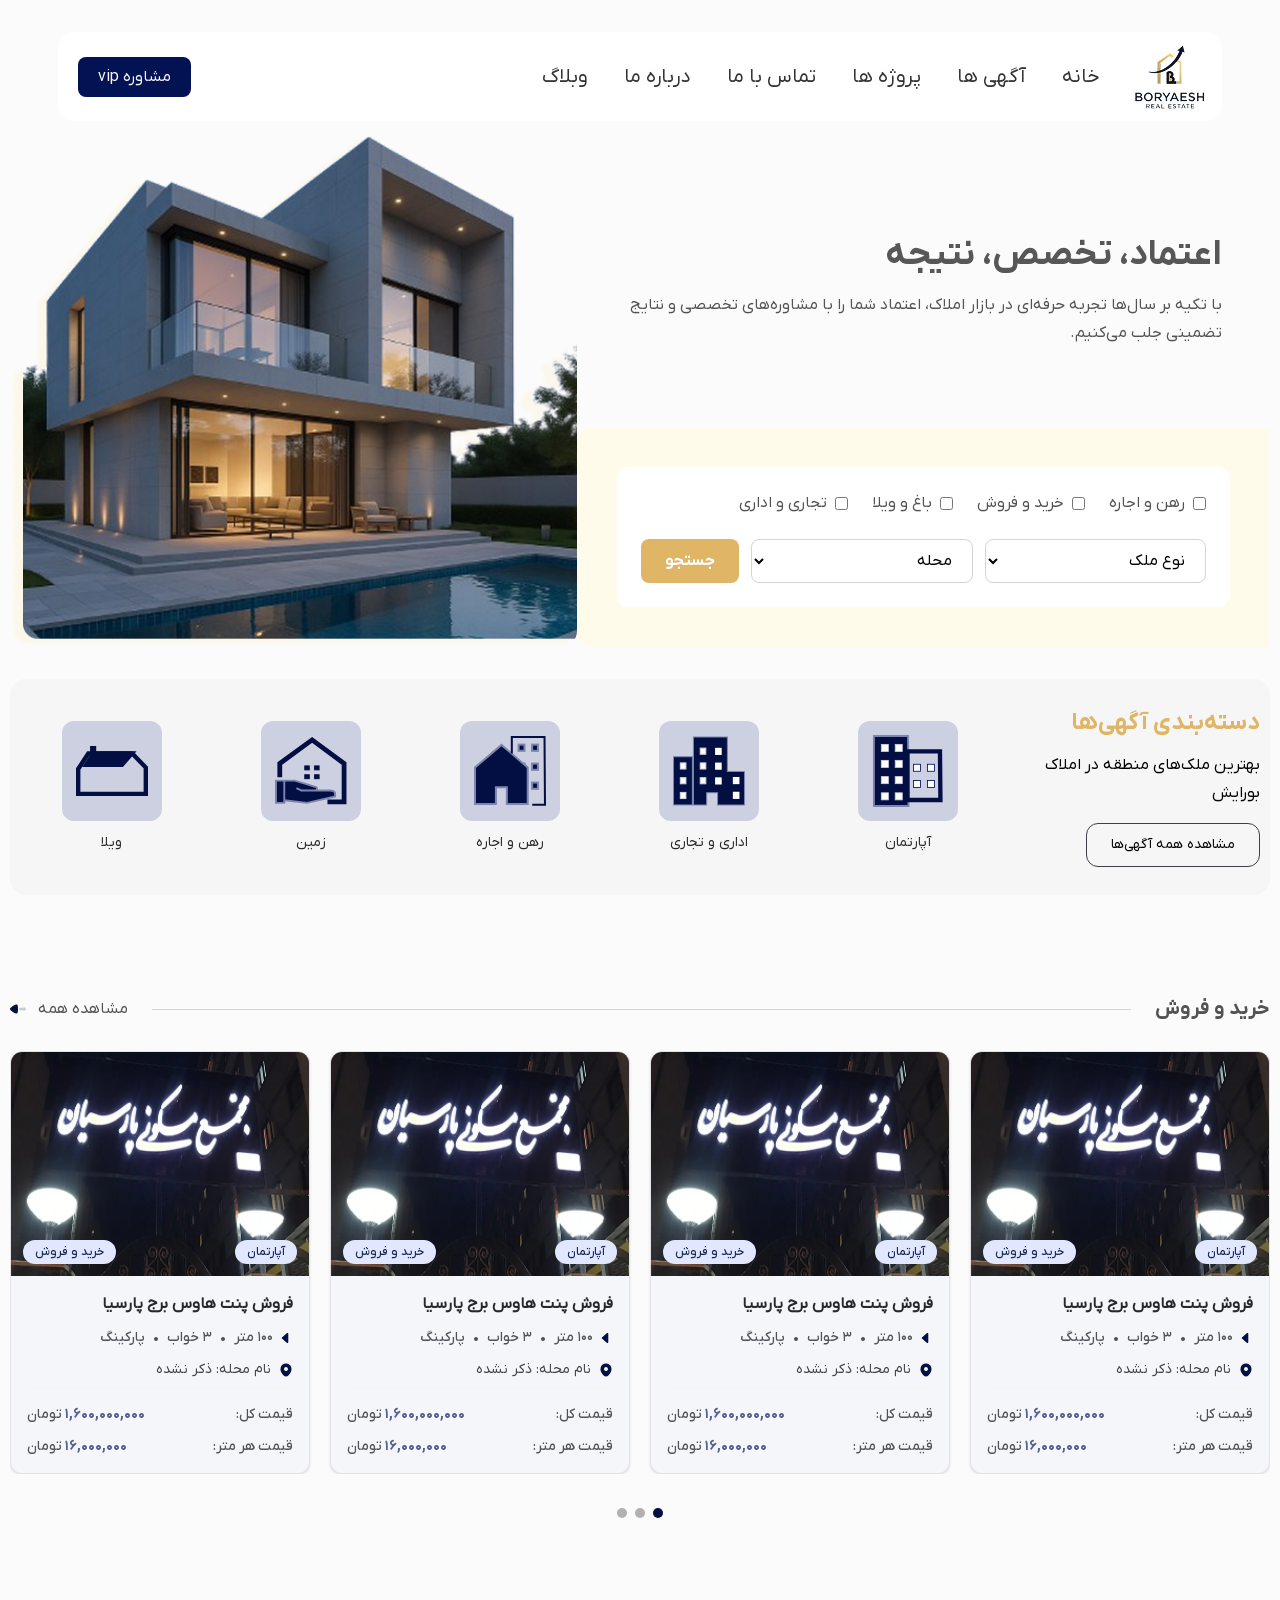
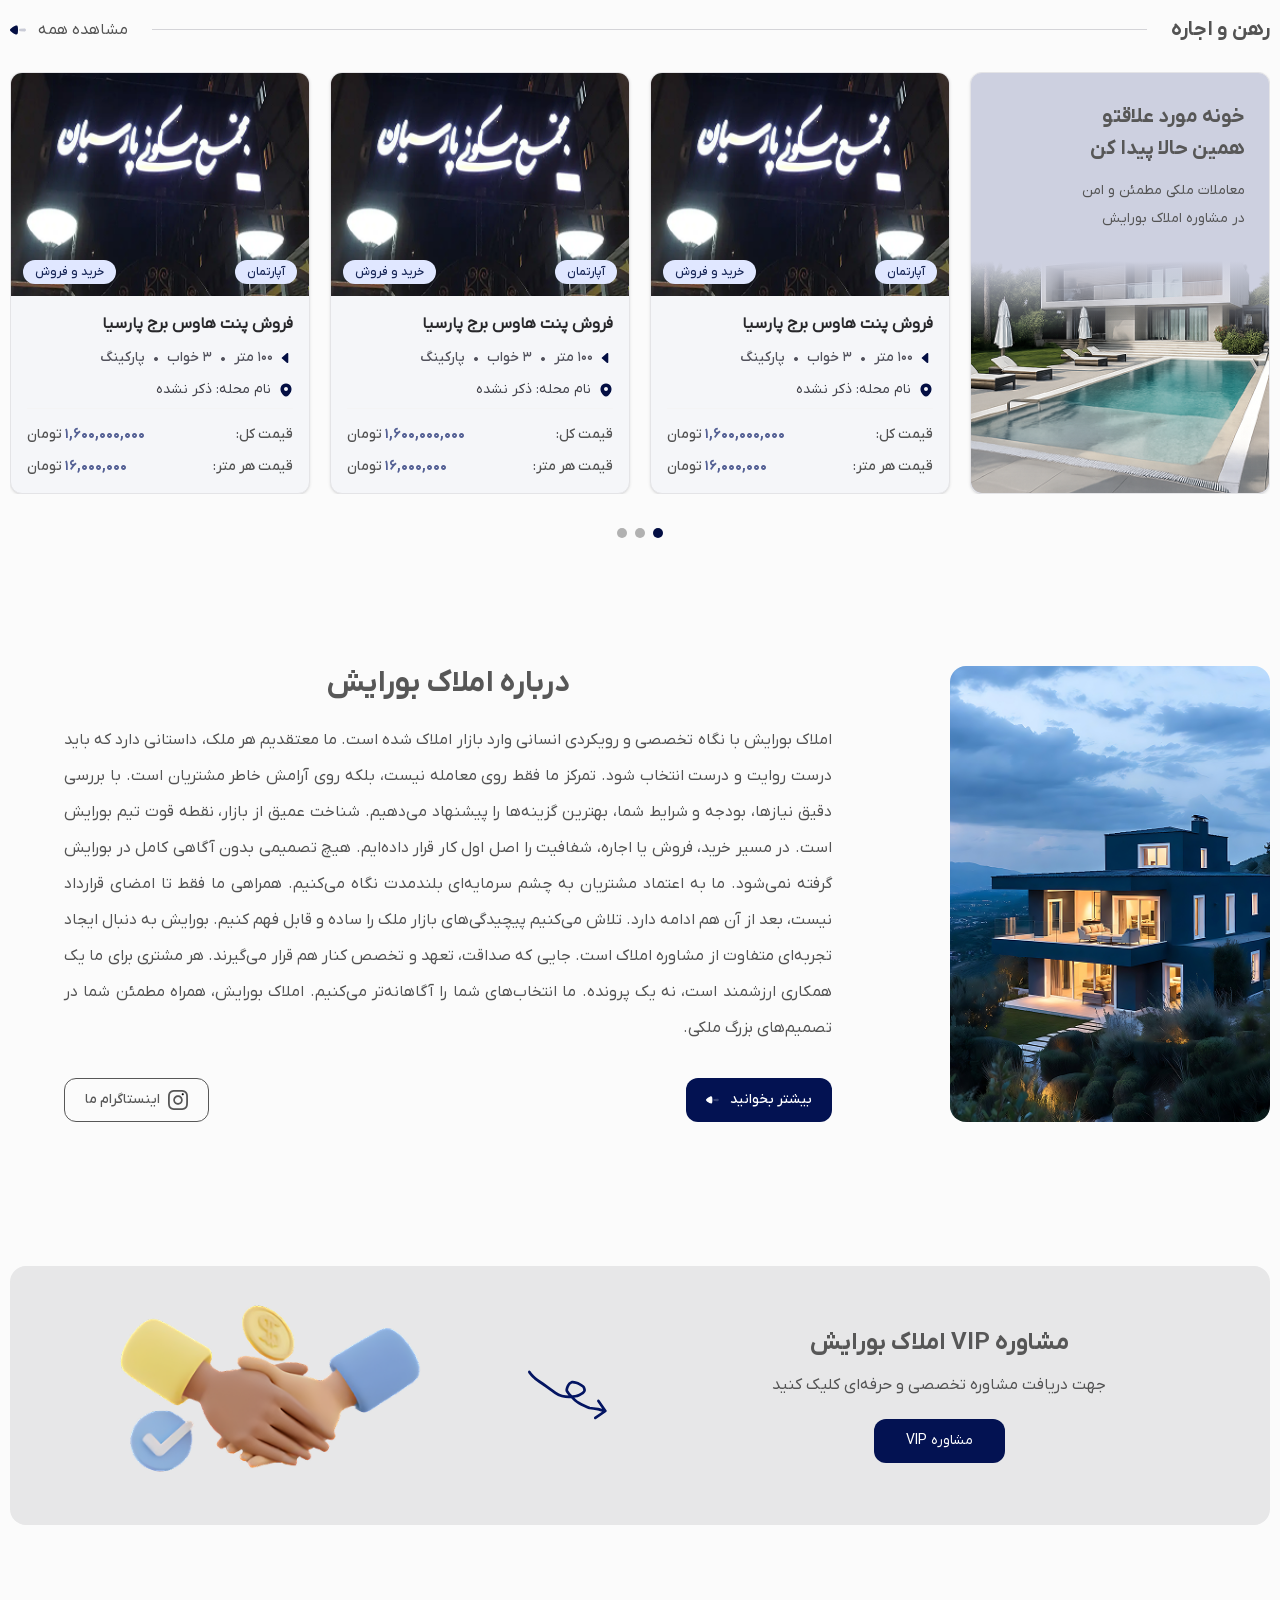
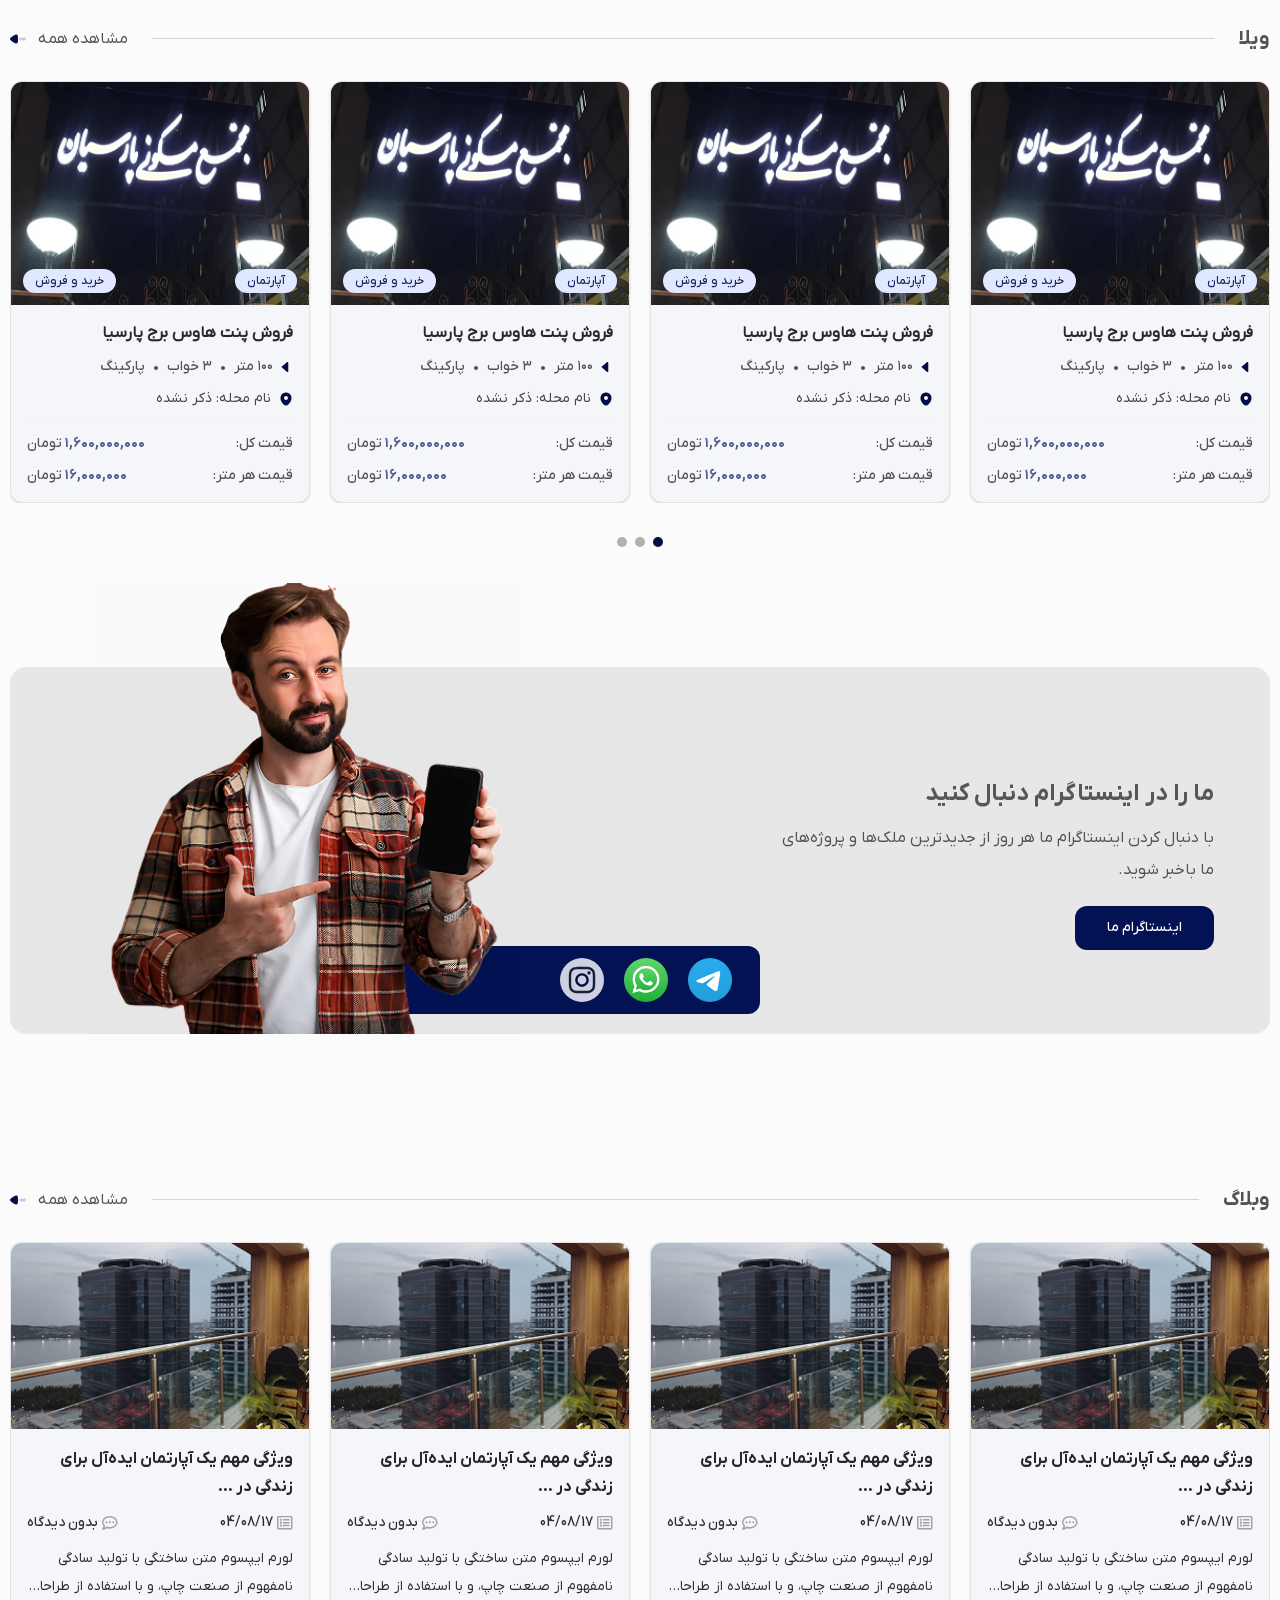
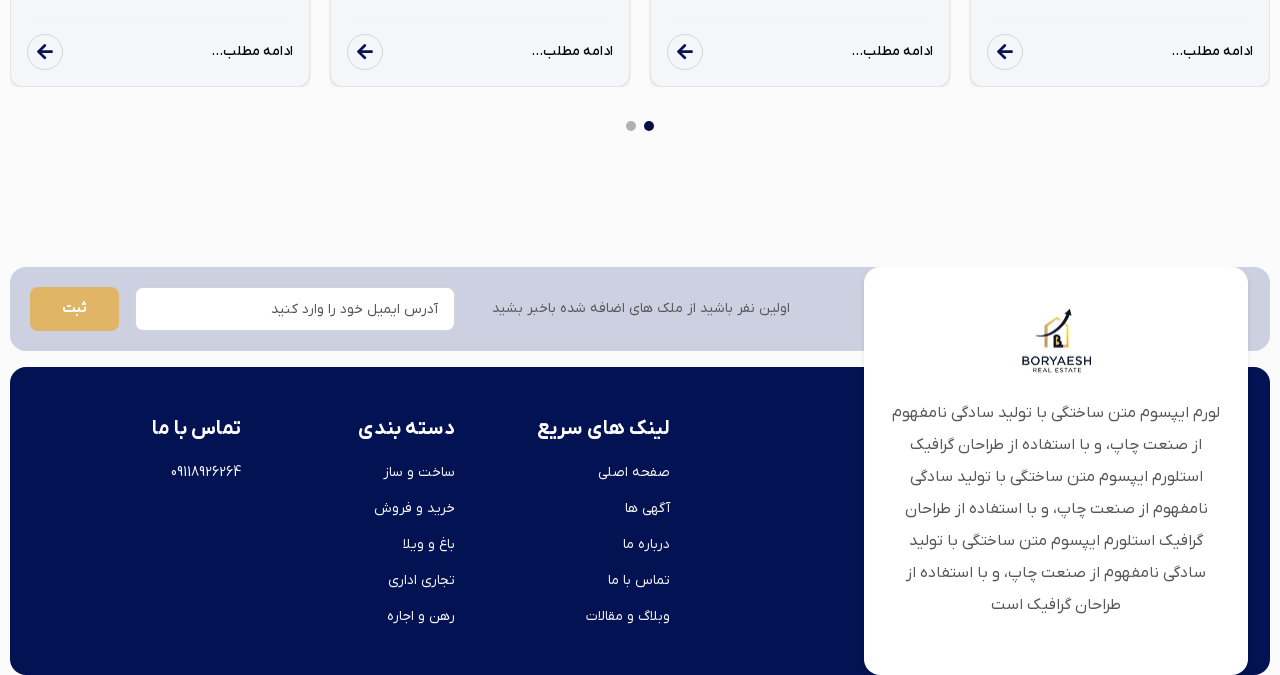
==== index.html @ 4faf151c "fisrt version amlak borayesh" ====
<!doctype html>
<html lang="fa" dir="rtl">
  <head>
    <meta charset="UTF-8" />
    <meta name="viewport" content="width=device-width, initial-scale=1.0" />
    <title>املاک بورایش</title>
    <link rel="icon" href="./images/fav-icon.png" type="image/png" />
    <link rel="stylesheet" href="./styles/app.css" />
    <link rel="stylesheet" href="./styles/swiper-bundle.min.css" />
  </head>
  <body class="bg-main font-IRANYekan">
    <!-- app svg -->
    <svg aria-hidden="true" style="position: absolute; width: 0; height: 0; overflow: hidden">
      <symbol id="menu-open" xmlns="http://www.w3.org/2000/svg" viewBox="0 0 48 48">
        <linearGradient id="EIPc0qTNCX0EujYwtxKaXa" x1="12.066" x2="34.891" y1=".066" y2="22.891" gradientUnits="userSpaceOnUse">
          <stop offset=".237" stop-color="#1c36a6" />
          <stop offset=".85" stop-color="#031252" />
        </linearGradient>
        <path fill="url(#EIPc0qTNCX0EujYwtxKaXa)" d="M43,15H5c-1.1,0-2-0.9-2-2v-2c0-1.1,0.9-2,2-2h38c1.1,0,2,0.9,2,2v2C45,14.1,44.1,15,43,15z" />
        <linearGradient id="EIPc0qTNCX0EujYwtxKaXb" x1="12.066" x2="34.891" y1="12.066" y2="34.891" gradientUnits="userSpaceOnUse">
          <stop offset=".237" stop-color="#1c36a6" />
          <stop offset=".85" stop-color="#031252" />
        </linearGradient>
        <path fill="url(#EIPc0qTNCX0EujYwtxKaXb)" d="M43,27H5c-1.1,0-2-0.9-2-2v-2c0-1.1,0.9-2,2-2h38c1.1,0,2,0.9,2,2v2C45,26.1,44.1,27,43,27z" />
        <linearGradient id="EIPc0qTNCX0EujYwtxKaXc" x1="12.066" x2="34.891" y1="24.066" y2="46.891" gradientUnits="userSpaceOnUse">
          <stop offset=".237" stop-color="#1c36a6" />
          <stop offset=".85" stop-color="#031252" />
        </linearGradient>
        <path fill="url(#EIPc0qTNCX0EujYwtxKaXc)" d="M43,39H5c-1.1,0-2-0.9-2-2v-2c0-1.1,0.9-2,2-2h38c1.1,0,2,0.9,2,2v2C45,38.1,44.1,39,43,39z" />
      </symbol>
      <symbol id="menu-close" xmlns="http://www.w3.org/2000/svg" viewBox="0 0 48 48">
        <linearGradient id="hbE9Evnj3wAjjA2RX0We2a" x1="7.534" x2="27.557" y1="7.534" y2="27.557" gradientUnits="userSpaceOnUse">
          <stop offset="0" stop-color="#1c36a6" />
          <stop offset=".443" stop-color="#1c36a6" />
          <stop offset="1" stop-color="#031252" />
        </linearGradient>
        <path
          fill="url(#hbE9Evnj3wAjjA2RX0We2a)"
          d="M42.42,12.401c0.774-0.774,0.774-2.028,0-2.802L38.401,5.58c-0.774-0.774-2.028-0.774-2.802,0	L24,17.179L12.401,5.58c-0.774-0.774-2.028-0.774-2.802,0L5.58,9.599c-0.774,0.774-0.774,2.028,0,2.802L17.179,24L5.58,35.599	c-0.774,0.774-0.774,2.028,0,2.802l4.019,4.019c0.774,0.774,2.028,0.774,2.802,0L42.42,12.401z" />
        <linearGradient id="hbE9Evnj3wAjjA2RX0We2b" x1="27.373" x2="40.507" y1="27.373" y2="40.507" gradientUnits="userSpaceOnUse">
          <stop offset="0" stop-color="#031252" />
          <stop offset=".179" stop-color="#1c36a6" />
          <stop offset=".243" stop-color="#031252" />
        </linearGradient>
        <path fill="url(#hbE9Evnj3wAjjA2RX0We2b)" d="M24,30.821L35.599,42.42c0.774,0.774,2.028,0.774,2.802,0l4.019-4.019	c0.774-0.774,0.774-2.028,0-2.802L30.821,24L24,30.821z" />
      </symbol>
      <symbol id="apartments" viewBox="0 0 73 75" fill="none" xmlns="http://www.w3.org/2000/svg">
        <path d="M1 1V74H37L36.4965 1H1Z" fill="#030E43" stroke="#7C85AD" stroke-width="2" />
        <rect x="8.72711" y="9.79645" width="7.30346" height="7.30346" fill="white" stroke="#CDD0E0" stroke-width="0.903448" />
        <rect x="23.2105" y="9.79645" width="7.30346" height="7.30346" fill="white" stroke="#CDD0E0" stroke-width="0.903448" />
        <rect x="8.72711" y="26.4517" width="7.30346" height="7.30346" fill="white" stroke="#CDD0E0" stroke-width="0.903448" />
        <rect x="23.2105" y="26.4517" width="7.30346" height="7.30346" fill="white" stroke="#CDD0E0" stroke-width="0.903448" />
        <rect x="8.72711" y="43.3482" width="7.30346" height="7.30346" fill="white" stroke="#CDD0E0" stroke-width="0.903448" />
        <rect x="23.2105" y="43.3482" width="7.30346" height="7.30346" fill="white" stroke="#CDD0E0" stroke-width="0.903448" />
        <rect x="8.72711" y="60.2447" width="7.30346" height="7.30346" fill="white" stroke="#CDD0E0" stroke-width="0.903448" />
        <rect x="23.2105" y="60.2447" width="7.30346" height="7.30346" fill="white" stroke="#CDD0E0" stroke-width="0.903448" />
        <path d="M36 17V67.6898H70.2759L69.7966 17H36Z" fill="#CDD0E0" stroke="#030E43" stroke-width="4.51724" />
        <rect x="42.2447" y="30.4859" width="7.30346" height="7.30346" fill="white" stroke="#041562" stroke-width="0.903448" />
        <rect x="56.7281" y="30.4859" width="7.30346" height="7.30346" fill="white" stroke="#041562" stroke-width="0.903448" />
        <rect x="42.2447" y="47.3824" width="7.30346" height="7.30346" fill="white" stroke="#041562" stroke-width="0.903448" />
        <rect x="56.7281" y="47.3824" width="7.30346" height="7.30346" fill="white" stroke="#041562" stroke-width="0.903448" />
      </symbol>
      <symbol id="administrative-and-commercial" viewBox="0 0 70 67" fill="none" xmlns="http://www.w3.org/2000/svg">
        <rect x="0.5" y="19.6426" width="18.3463" height="46.8571" fill="#030E43" stroke="#7C85AD" />
        <rect x="7.13281" y="25.625" width="5.42838" height="5.9571" fill="white" stroke="#CDD0E0" />
        <rect x="7.13281" y="39.9824" width="5.42838" height="5.9571" fill="white" stroke="#CDD0E0" />
        <rect x="7.13281" y="54.3389" width="5.42838" height="5.9571" fill="white" stroke="#CDD0E0" />
        <path d="M52.8779 0.5V34H69.499V66.5H43.3301V54.7383H32.7412V66.5H19.8457V0.5H52.8779Z" fill="#030E43" stroke="#7C85AD" />
        <rect x="26.4785" y="11.2676" width="5.42838" height="5.9571" fill="white" stroke="#CDD0E0" />
        <rect x="26.4785" y="25.625" width="5.42838" height="5.9571" fill="white" stroke="#CDD0E0" />
        <rect x="26.4785" y="39.9814" width="5.42838" height="5.9571" fill="white" stroke="#CDD0E0" />
        <rect x="40.9141" y="10.96" width="6.42838" height="6.9571" fill="white" />
        <rect x="40.9141" y="25.3174" width="6.42838" height="6.9571" fill="white" />
        <rect x="40.9141" y="39.6738" width="6.42838" height="6.9571" fill="white" />
        <rect x="58.1738" y="39.3252" width="6.42838" height="6.9571" fill="white" />
        <rect x="58.1738" y="53.6826" width="6.42838" height="6.9571" fill="white" />
      </symbol>
      <symbol id="mortgage-and-rent" viewBox="0 0 71 69" fill="none" xmlns="http://www.w3.org/2000/svg">
        <path d="M52.9863 31.0439V67H32.376V50.6055H21.6094V67H1V31.0469L27.1328 8.79199L52.9863 31.0439Z" fill="#030E43" stroke="#7C85AD" stroke-width="2" />
        <path d="M37.2891 17.3088V1H69.5434L70.0009 67.6742H57.4194" stroke="#030E43" stroke-width="2" />
        <rect x="57.2734" y="8.47559" width="5.77764" height="6.1544" fill="#030E43" stroke="#7C85AD" stroke-width="2" />
        <rect x="44.0059" y="8.47559" width="5.77764" height="6.1544" fill="#030E43" stroke="#7C85AD" stroke-width="2" />
        <path d="M49.7842 27.1826V27.6738L49.3574 27.3262L49.3447 27.3164L49.332 27.3057L49.1709 27.1826H49.7842Z" fill="#030E43" stroke="#7C85AD" stroke-width="2" />
        <rect x="57.2734" y="27.1826" width="5.77764" height="6.1544" fill="#030E43" stroke="#7C85AD" stroke-width="2" />
        <rect x="57.2734" y="45.8896" width="5.77764" height="6.1544" fill="#030E43" stroke="#7C85AD" stroke-width="2" />
      </symbol>
      <symbol id="land" viewBox="0 0 74 70" fill="none" xmlns="http://www.w3.org/2000/svg">
        <path d="M1 67.7515V44.9023H9.54057H20.5213L42.2387 51.4934C42.2387 51.4934 44.4349 53.0314 42.2387 55.0087H57.1237C57.1237 55.0087 61.76 55.6678 61.76 58.0845V61.1604L32.9661 67.7515L9.54057 65.1151V67.7515H1Z" fill="#030E43" />
        <path
          d="M9.54057 44.9023H1V67.7515H9.54057V65.1151M9.54057 44.9023H20.5213L42.2387 51.4934C42.2387 51.4934 44.4349 53.0314 42.2387 55.0087M9.54057 44.9023V65.1151M42.2387 55.0087C36.3305 55.0087 27.1097 55.0087 27.1097 55.0087L21.9854 52.592M42.2387 55.0087C48.0517 55.0087 57.1237 55.0087 57.1237 55.0087C57.1237 55.0087 61.76 55.6678 61.76 58.0845C61.76 59.2857 61.76 61.1604 61.76 61.1604L32.9661 67.7515L9.54057 65.1151"
          stroke="#7C85AD"
          stroke-width="2" />
        <path d="M4.91992 41.3732V27.3458L38.1358 3.05371L71 27.3458V66.6737H53.92" stroke="#030E43" stroke-width="4.92103" />
        <rect x="30.6112" y="29.7646" width="4.6158" height="4.05783" fill="#030E43" stroke="#030E43" stroke-width="0.984207" />
        <rect x="40.6923" y="29.7646" width="4.6158" height="4.05783" fill="#030E43" stroke="#030E43" stroke-width="0.984207" />
        <rect x="40.6923" y="38.8407" width="4.6158" height="4.05783" fill="#030E43" stroke="#030E43" stroke-width="0.984207" />
        <rect x="30.6112" y="38.8407" width="4.6158" height="4.05783" fill="#030E43" stroke="#030E43" stroke-width="0.984207" />
      </symbol>
      <symbol id="villa" viewBox="0 0 82 57" fill="none" xmlns="http://www.w3.org/2000/svg">
        <path d="M64.0869 8.5L79.5 24.6094V54.5H2.5V26.2158L14.0557 8.5H64.0869Z" stroke="#030E43" stroke-width="5" />
        <path d="M18.5971 6L69 6L53.3885 24H7L18.5971 6Z" fill="#030E43" />
        <rect x="16" width="7" height="8" fill="#030E43" />
      </symbol>
      <symbol id="arrow-left" viewBox="0 0 20 14" fill="none" xmlns="http://www.w3.org/2000/svg">
        <path
          d="M0.295346 6.11231C0.340849 6.06858 0.510845 5.88349 0.670529 5.72981C1.60206 4.76738 4.03433 3.19358 5.30672 2.71193C5.49988 2.6351 5.98841 2.47153 6.25025 2.45996C6.50009 2.45996 6.73877 2.51531 6.96629 2.62436C7.25048 2.7772 7.47714 3.01844 7.60249 3.30262C7.68233 3.49925 7.80768 4.08994 7.80768 4.10069C7.93217 4.7459 8 5.79513 8 6.95497C8 8.0587 7.93217 9.06498 7.83 9.72092C7.81884 9.73245 7.69349 10.4653 7.55698 10.7164C7.30714 11.1758 6.81862 11.46 6.29575 11.46H6.25025C5.90938 11.4492 5.19339 11.1643 5.19339 11.1543C3.98883 10.6726 1.61408 9.17486 0.659368 8.1793C0.659368 8.1793 0.389787 7.92329 0.273023 7.76382C0.0910077 7.53416 0 7.24992 0 6.96577C0 6.64848 0.102169 6.35361 0.295346 6.11231Z"
          fill="#030E43" />
        <path opacity="0.4" d="M10.2934 5.7833L14.3511 5.45996C15.2617 5.45996 16 6.1316 16 6.95997C16 7.78834 15.2617 8.45996 14.3511 8.45996L10.2934 8.13676C9.57916 8.13676 9 7.60992 9 6.95997C9 6.30904 9.57916 5.7833 10.2934 5.7833Z" fill="#030E43" fill-opacity="0.51" />
      </symbol>
      <symbol id="cart-back-outline" viewBox="0 0 17 17" fill="none" xmlns="http://www.w3.org/2000/svg">
        <path
          d="M10.6894 3.25375L5.27331 7.89489C5.18606 7.9697 5.11602 8.0625 5.068 8.16692C5.01998 8.27134 4.99512 8.38491 4.99512 8.49985C4.99512 8.61478 5.01998 8.72836 5.068 8.83278C5.11602 8.9372 5.18606 9.03 5.27331 9.10481L10.6894 13.7459C11.2064 14.1889 12.0049 13.8216 12.0049 13.141V3.85739C12.0049 3.17672 11.2064 2.8095 10.6894 3.25375Z"
          fill="#030E43" />
      </symbol>
      <symbol id="cart-map" viewBox="0 0 16 16" fill="none" xmlns="http://www.w3.org/2000/svg">
        <path
          d="M14.13 5.47538C13.3833 2.19004 10.5176 0.710938 8.00022 0.710938C8.00022 0.710938 8.00022 0.710938 7.99311 0.710938C5.48286 0.710938 2.60998 2.18294 1.86331 5.46827C1.03131 9.13761 3.27842 12.2452 5.3122 14.2007C6.06598 14.926 7.0331 15.2887 8.00022 15.2887C8.96733 15.2887 9.93445 14.926 10.6811 14.2007C12.7149 12.2452 14.962 9.14471 14.13 5.47538ZM8.00022 9.03804C6.76288 9.03804 5.7602 8.03539 5.7602 6.79804C5.7602 5.56072 6.76288 4.55804 8.00022 4.55804C9.23755 4.55804 10.2402 5.56072 10.2402 6.79804C10.2402 8.03539 9.23755 9.03804 8.00022 9.03804Z"
          fill="#030E43" />
      </symbol>
      <symbol id="about-instagram" viewBox="0 0 19 19" fill="currentColor" xmlns="http://www.w3.org/2000/svg">
        <path
          d="M9.49623 1.71185C12.0333 1.71185 12.3312 1.72316 13.3339 1.76841C14.2613 1.80988 14.7627 1.96448 15.0982 2.09645C15.5431 2.26989 15.8597 2.47351 16.1915 2.80532C16.5232 3.13713 16.7306 3.45386 16.9002 3.89879C17.0284 4.23437 17.1867 4.73586 17.2282 5.66343C17.2734 6.6664 17.2847 6.96428 17.2847 9.50189C17.2847 12.0395 17.2734 12.3374 17.2282 13.3403C17.1867 14.2679 17.0321 14.7694 16.9002 15.105C16.7268 15.5499 16.5232 15.8666 16.1915 16.1985C15.8597 16.5303 15.5431 16.7376 15.0982 16.9073C14.7627 17.0355 14.2613 17.1939 13.3339 17.2354C12.3312 17.2806 12.0333 17.2919 9.49623 17.2919C6.95913 17.2919 6.66131 17.2806 5.65853 17.2354C4.73115 17.1939 4.22976 17.0393 3.89425 16.9073C3.4494 16.7339 3.13274 16.5303 2.80099 16.1985C2.46925 15.8666 2.2619 15.5499 2.09226 15.105C1.96409 14.7694 1.80575 14.2679 1.76429 13.3403C1.71905 12.3374 1.70774 12.0395 1.70774 9.50189C1.70774 6.96428 1.71905 6.6664 1.76429 5.66343C1.80575 4.73586 1.96032 4.23437 2.09226 3.89879C2.26567 3.45386 2.46925 3.13713 2.80099 2.80532C3.13274 2.47351 3.4494 2.26612 3.89425 2.09645C4.22976 1.96825 4.73115 1.80988 5.65853 1.76841C6.66131 1.71939 6.9629 1.71185 9.49623 1.71185ZM9.49623 0C6.91766 0 6.59345 0.0113118 5.57937 0.0565588C4.56905 0.101806 3.87917 0.263941 3.27599 0.497718C2.6502 0.739036 2.12242 1.06708 1.59464 1.59496C1.06687 2.12284 0.742659 2.6545 0.497619 3.27664C0.263889 3.87994 0.101786 4.56995 0.0565476 5.58424C0.0113095 6.59476 0 6.91903 0 9.49811C0 12.0772 0.0113095 12.4015 0.0565476 13.4158C0.101786 14.4263 0.263889 15.1163 0.497619 15.7234C0.738889 16.3493 1.06687 16.8772 1.59464 17.405C2.12242 17.9329 2.65397 18.2572 3.27599 18.5023C3.87917 18.7361 4.56905 18.8982 5.58314 18.9434C6.59722 18.9887 6.91766 19 9.5 19C12.0823 19 12.4028 18.9887 13.4169 18.9434C14.4272 18.8982 15.1171 18.7361 15.724 18.5023C16.3498 18.261 16.8776 17.9329 17.4054 17.405C17.9331 16.8772 18.2573 16.3455 18.5024 15.7234C18.7361 15.1201 18.8982 14.43 18.9435 13.4158C18.9887 12.4015 19 12.081 19 9.49811C19 6.91526 18.9887 6.59476 18.9435 5.58047C18.8982 4.56995 18.7361 3.87994 18.5024 3.27287C18.2611 2.64695 17.9331 2.11907 17.4054 1.59119C16.8776 1.06331 16.346 0.739036 15.724 0.493947C15.1208 0.260171 14.431 0.0980353 13.4169 0.0527883C12.399 0.0113118 12.0748 0 9.49623 0Z" />
        <path
          d="M9.5 5C7.017 5 5 7.01352 5 9.5C5 11.9865 7.01352 14 9.5 14C11.9865 14 14 11.9865 14 9.5C14 7.01352 11.9865 5 9.5 5ZM9.5 12.4177C7.8864 12.4177 6.57883 11.1101 6.57883 9.49652C6.57883 7.88292 7.8864 6.57535 9.5 6.57535C11.1136 6.57535 12.4212 7.88292 12.4212 9.49652C12.4212 11.1101 11.1136 12.4177 9.5 12.4177Z" />
        <path d="M14 5C14.5523 5 15 4.55228 15 4C15 3.44772 14.5523 3 14 3C13.4477 3 13 3.44772 13 4C13 4.55228 13.4477 5 14 5Z" fill="black" />
      </symbol>
      <symbol id="arrow-left-about" viewBox="0 0 20 14" fill="currentColor" xmlns="http://www.w3.org/2000/svg">
        <path
          d="M0.295346 6.11231C0.340849 6.06858 0.510845 5.88349 0.670529 5.72981C1.60206 4.76738 4.03433 3.19358 5.30672 2.71193C5.49988 2.6351 5.98841 2.47153 6.25025 2.45996C6.50009 2.45996 6.73877 2.51531 6.96629 2.62436C7.25048 2.7772 7.47714 3.01844 7.60249 3.30262C7.68233 3.49925 7.80768 4.08994 7.80768 4.10069C7.93217 4.7459 8 5.79513 8 6.95497C8 8.0587 7.93217 9.06498 7.83 9.72092C7.81884 9.73245 7.69349 10.4653 7.55698 10.7164C7.30714 11.1758 6.81862 11.46 6.29575 11.46H6.25025C5.90938 11.4492 5.19339 11.1643 5.19339 11.1543C3.98883 10.6726 1.61408 9.17486 0.659368 8.1793C0.659368 8.1793 0.389787 7.92329 0.273023 7.76382C0.0910077 7.53416 0 7.24992 0 6.96577C0 6.64848 0.102169 6.35361 0.295346 6.11231Z" />
        <path opacity="0.4" d="M10.2934 5.7833L14.3511 5.45996C15.2617 5.45996 16 6.1316 16 6.95997C16 7.78834 15.2617 8.45996 14.3511 8.45996L10.2934 8.13676C9.57916 8.13676 9 7.60992 9 6.95997C9 6.30904 9.57916 5.7833 10.2934 5.7833Z" fill-opacity="0.51" />
      </symbol>
      <symbol id="custom-arrow" viewBox="0 0 59 36" fill="none" xmlns="http://www.w3.org/2000/svg">
        <path
          d="M1.85204 0.476515C1.56292 0.00594925 0.947081 -0.141148 0.476515 0.147965C0.00594925 0.437078 -0.141148 1.05292 0.147965 1.52348L1 1L1.85204 0.476515ZM8.30839 8.03867L8.8585 7.20357V7.20357L8.30839 8.03867ZM20.1332 16.4061L20.7251 15.6001V15.6001L20.1332 16.4061ZM34.8732 18.9435L34.7139 17.9563V17.9563L34.8732 18.9435ZM40.4464 11.5358L39.8563 12.3431L40.4464 11.5358ZM31.8938 8.7248L32.1848 9.68152L31.8938 8.7248ZM33.4956 20.7362L32.737 21.3878L33.4956 20.7362ZM45.4044 27.577L44.9719 28.4786L45.1307 28.5548L45.3061 28.5721L45.4044 27.577ZM51.5273 28.4049L51.8066 27.4447L51.7829 27.4379L51.759 27.4322L51.5273 28.4049ZM57.6242 30.608C58.0789 30.2944 58.1933 29.6717 57.8797 29.217L52.7701 21.8081C52.4566 21.3535 51.8338 21.2391 51.3792 21.5527C50.9245 21.8662 50.8101 22.4889 51.1237 22.9436L55.6656 29.5293L49.0798 34.0712C48.6252 34.3847 48.5108 35.0075 48.8244 35.4621C49.1379 35.9168 49.7607 36.0311 50.2153 35.7176L57.6242 30.608ZM1 1L0.147965 1.52348C1.13872 3.13605 3.82641 6.28368 7.75828 8.87376L8.30839 8.03867L8.8585 7.20357C5.15684 4.76514 2.68085 1.82551 1.85204 0.476515L1 1ZM8.30839 8.03867L7.75828 8.87376C11.1943 11.1372 15.5793 14.3024 19.5413 17.2121L20.1332 16.4061L20.7251 15.6001C16.7628 12.6902 12.3414 9.4979 8.8585 7.20357L8.30839 8.03867ZM20.1332 16.4061L19.5413 17.2121C24.2041 20.6363 30.271 20.6993 35.0326 19.9307L34.8732 18.9435L34.7139 17.9563C30.1331 18.6957 24.7366 18.5461 20.7251 15.6001L20.1332 16.4061ZM34.8732 18.9435L35.0326 19.9307C36.0703 19.7632 37.246 19.3371 38.305 18.8477C39.3694 18.3558 40.3853 17.7676 41.1055 17.2324L40.509 16.4298L39.9125 15.6271C39.3279 16.0616 38.4375 16.5832 37.466 17.0322C36.489 17.4836 35.4993 17.8295 34.7139 17.9563L34.8732 18.9435ZM40.509 16.4298L41.1055 17.2324C41.8839 16.6539 42.3629 16.0189 42.5746 15.3065C42.7805 14.6135 42.692 13.976 42.5987 13.5015L41.6175 13.6944L40.6362 13.8873C40.7124 14.2746 40.7219 14.5199 40.6575 14.7367C40.5988 14.9342 40.4388 15.2359 39.9125 15.6271L40.509 16.4298ZM41.6175 13.6944L42.5987 13.5015C42.4123 12.5537 42.0318 11.4559 41.0365 10.7284L40.4464 11.5358L39.8563 12.3431C40.242 12.625 40.4837 13.1116 40.6362 13.8873L41.6175 13.6944ZM40.4464 11.5358L41.0365 10.7284C39.2849 9.44814 37.4916 8.55749 35.8777 8.05703C34.2967 7.56676 32.7664 7.41417 31.6028 7.76808L31.8938 8.7248L32.1848 9.68152C32.7935 9.49638 33.8686 9.52797 35.2853 9.96729C36.6692 10.3964 38.2661 11.1808 39.8563 12.3431L40.4464 11.5358ZM31.8938 8.7248L31.6028 7.76808C30.2377 8.18332 29.2805 9.50096 28.6832 10.6478C28.0606 11.8432 27.6598 13.1816 27.5662 14.0721L28.5607 14.1767L29.5552 14.2813C29.6182 13.6818 29.9295 12.5846 30.457 11.5717C31.0098 10.5103 31.6408 9.84699 32.1848 9.68152L31.8938 8.7248ZM28.5607 14.1767L27.5662 14.0721C27.4948 14.7506 27.746 15.3886 28.049 15.9203C28.3598 16.4656 28.8003 17.0274 29.2848 17.5886C29.7725 18.1535 30.3427 18.7607 30.9276 19.3878C31.5182 20.0211 32.1332 20.6848 32.737 21.3878L33.4956 20.7362L34.2542 20.0846C33.6211 19.3475 32.9812 18.6575 32.3902 18.0237C31.7934 17.3837 31.2551 16.8104 30.7987 16.2817C30.3391 15.7493 29.9999 15.3043 29.7866 14.93C29.5655 14.5421 29.5482 14.3477 29.5552 14.2813L28.5607 14.1767ZM33.4956 20.7362L32.737 21.3878C34.3821 23.303 36.5271 24.6186 38.6877 25.6782C39.7702 26.209 40.8755 26.6843 41.9363 27.1369C43.0055 27.593 44.0236 28.0236 44.9719 28.4786L45.4044 27.577L45.837 26.6754C44.8401 26.1971 43.7758 25.7472 42.7211 25.2973C41.658 24.8437 40.5976 24.3873 39.5683 23.8825C37.505 22.8706 35.6409 21.6991 34.2542 20.0846L33.4956 20.7362ZM45.4044 27.577L45.3061 28.5721C47.2418 28.7635 49.1921 28.8768 51.2957 29.3777L51.5273 28.4049L51.759 27.4322C49.4853 26.8906 47.3434 26.7638 45.5028 26.5818L45.4044 27.577ZM51.5273 28.4049L51.2481 29.3652C52.3473 29.6848 53.5755 30.1621 56.8758 30.7683L57.0565 29.7848L57.2372 28.8012C54.0639 28.2184 52.9639 27.7813 51.8066 27.4447L51.5273 28.4049Z"
          fill="#041562" />
      </symbol>
      <symbol id="social-instagram" viewBox="0 0 51 51" fill="none" xmlns="http://www.w3.org/2000/svg">
        <rect width="51" height="51" rx="25.5" fill="#CDD0E0" />
        <path
          d="M25.5042 12.9581C29.5924 12.9581 30.0723 12.9763 31.6882 13.0492C33.1825 13.116 33.9905 13.3651 34.5311 13.5777C35.2479 13.8571 35.7582 14.1852 36.2928 14.7197C36.8273 15.2543 37.1614 15.7646 37.4348 16.4814C37.6413 17.022 37.8965 17.8299 37.9633 19.3243C38.0362 20.9402 38.0544 21.4201 38.0544 25.5083C38.0544 29.5965 38.0362 30.0764 37.9633 31.6923C37.8965 33.1866 37.6474 33.9946 37.4348 34.5352C37.1554 35.252 36.8273 35.7623 36.2928 36.2969C35.7582 36.8314 35.2479 37.1655 34.5311 37.4389C33.9905 37.6454 33.1825 37.9006 31.6882 37.9674C30.0723 38.0403 29.5924 38.0585 25.5042 38.0585C21.4159 38.0585 20.936 38.0403 19.3202 37.9674C17.8258 37.9006 17.0179 37.6515 16.4773 37.4389C15.7605 37.1595 15.2502 36.8314 14.7156 36.2969C14.181 35.7623 13.8469 35.252 13.5736 34.5352C13.367 33.9946 13.1119 33.1866 13.0451 31.6923C12.9722 30.0764 12.954 29.5965 12.954 25.5083C12.954 21.4201 12.9722 20.9402 13.0451 19.3243C13.1119 17.8299 13.361 17.022 13.5736 16.4814C13.853 15.7646 14.181 15.2543 14.7156 14.7197C15.2502 14.1852 15.7605 13.8511 16.4773 13.5777C17.0179 13.3712 17.8258 13.116 19.3202 13.0492C20.936 12.9702 21.422 12.9581 25.5042 12.9581ZM25.5042 10.2002C21.3491 10.2002 20.8267 10.2184 19.1926 10.2913C17.5646 10.3642 16.453 10.6254 15.481 11.002C14.4726 11.3908 13.6222 11.9193 12.7717 12.7698C11.9213 13.6202 11.3989 14.4767 11.004 15.4791C10.6274 16.451 10.3662 17.5627 10.2933 19.1967C10.2204 20.8247 10.2021 21.3472 10.2021 25.5022C10.2021 29.6573 10.2204 30.1797 10.2933 31.8138C10.3662 33.4418 10.6274 34.5534 11.004 35.5315C11.3928 36.5398 11.9213 37.3903 12.7717 38.2407C13.6222 39.0912 14.4787 39.6136 15.481 40.0085C16.453 40.3851 17.5646 40.6463 19.1987 40.7192C20.8328 40.7921 21.3491 40.8103 25.5103 40.8103C29.6714 40.8103 30.1877 40.7921 31.8218 40.7192C33.4498 40.6463 34.5615 40.3851 35.5395 40.0085C36.5479 39.6197 37.3983 39.0912 38.2488 38.2407C39.0992 37.3903 39.6217 36.5338 40.0165 35.5315C40.3931 34.5595 40.6544 33.4478 40.7272 31.8138C40.8001 30.1797 40.8184 29.6633 40.8184 25.5022C40.8184 21.3411 40.8001 20.8247 40.7272 19.1907C40.6544 17.5627 40.3931 16.451 40.0165 15.473C39.6277 14.4646 39.0992 13.6141 38.2488 12.7637C37.3983 11.9132 36.5418 11.3908 35.5395 10.996C34.5676 10.6193 33.4559 10.3581 31.8218 10.2852C30.1817 10.2184 29.6592 10.2002 25.5042 10.2002Z"
          fill="#191D3A" />
        <path
          d="M25.5041 17.6475C21.1668 17.6475 17.6436 21.1647 17.6436 25.508C17.6436 29.8514 21.1608 33.3686 25.5041 33.3686C29.8475 33.3686 33.3647 29.8514 33.3647 25.508C33.3647 21.1647 29.8475 17.6475 25.5041 17.6475ZM25.5041 30.6047C22.6855 30.6047 20.4014 28.3206 20.4014 25.502C20.4014 22.6833 22.6855 20.3993 25.5041 20.3993C28.3228 20.3993 30.6068 22.6833 30.6068 25.502C30.6068 28.3206 28.3228 30.6047 25.5041 30.6047Z"
          fill="#030E43" />
        <path d="M33.6744 19.1662C34.6876 19.1662 35.5089 18.3448 35.5089 17.3316C35.5089 16.3184 34.6876 15.4971 33.6744 15.4971C32.6612 15.4971 31.8398 16.3184 31.8398 17.3316C31.8398 18.3448 32.6612 19.1662 33.6744 19.1662Z" fill="#030E43" />
      </symbol>
      <symbol id="social-whatsApp" viewBox="0 0 51 51" fill="none" xmlns="http://www.w3.org/2000/svg">
        <rect width="51" height="51" rx="25.5" fill="url(#paint0_linear_313_1182)" />
        <path
          d="M10.0322 40.3352L12.2187 32.3954C10.8669 30.065 10.1578 27.4257 10.1652 24.7276C10.1652 16.2732 17.0792 9.39941 25.5666 9.39941C29.6884 9.39941 33.5591 10.9947 36.4621 13.8913C39.3725 16.7878 40.9754 20.6401 40.968 24.735C40.968 33.1894 34.054 40.0632 25.5592 40.0632H25.5518C22.9738 40.0632 20.4402 39.4163 18.1872 38.1959L10.0322 40.3352ZM18.5787 35.4243L19.0441 35.7037C21.009 36.8652 23.2619 37.4754 25.5592 37.4828H25.5666C32.621 37.4828 38.3679 31.7705 38.3679 24.7423C38.3679 21.3385 37.0383 18.1405 34.6228 15.7292C32.2073 13.3179 28.9867 11.9946 25.5666 11.9946C18.5122 11.9872 12.7653 17.6994 12.7653 24.7276C12.7653 27.1316 13.4375 29.4768 14.7228 31.5059L15.0257 31.9911L13.733 36.6888L18.5787 35.4243Z"
          fill="white" />
        <path
          d="M10.5713 39.799L12.6839 32.1312C11.3764 29.889 10.6895 27.3379 10.6895 24.7354C10.6969 16.5751 17.3671 9.93652 25.5664 9.93652C29.5479 9.93652 33.2782 11.4804 36.0852 14.274C38.8922 17.0676 40.436 20.7876 40.436 24.7428C40.436 32.9031 33.7584 39.5417 25.5664 39.5417H25.559C23.0697 39.5417 20.6247 38.9168 18.453 37.7405L10.5713 39.799Z"
          fill="url(#paint1_linear_313_1182)" />
        <path
          d="M10.0322 40.3352L12.2187 32.3954C10.8669 30.065 10.1578 27.4257 10.1652 24.7276C10.1652 16.2732 17.0792 9.39941 25.5666 9.39941C29.6884 9.39941 33.5591 10.9947 36.4621 13.8913C39.3725 16.7878 40.9754 20.6401 40.968 24.735C40.968 33.1894 34.054 40.0632 25.5592 40.0632H25.5518C22.9738 40.0632 20.4402 39.4163 18.1872 38.1959L10.0322 40.3352ZM18.5787 35.4243L19.0441 35.7037C21.009 36.8652 23.2619 37.4754 25.5592 37.4828H25.5666C32.621 37.4828 38.3679 31.7705 38.3679 24.7423C38.3679 21.3385 37.0383 18.1405 34.6228 15.7292C32.2073 13.3179 28.9867 11.9946 25.5666 11.9946C18.5122 11.9872 12.7653 17.6994 12.7653 24.7276C12.7653 27.1316 13.4375 29.4768 14.7228 31.5059L15.0257 31.9911L13.733 36.6888L18.5787 35.4243Z"
          fill="url(#paint2_linear_313_1182)" />
        <path
          fill-rule="evenodd"
          clip-rule="evenodd"
          d="M21.7172 18.317C21.4292 17.6774 21.1263 17.6627 20.853 17.6553C20.6314 17.6479 20.3729 17.6479 20.1143 17.6479C19.8558 17.6479 19.4421 17.7435 19.0876 18.1258C18.733 18.5081 17.7432 19.4344 17.7432 21.3238C17.7432 23.2058 19.1245 25.029 19.3165 25.2863C19.5086 25.5436 21.9832 29.5356 25.8908 31.0721C29.141 32.3513 29.8058 32.094 30.5075 32.0278C31.2092 31.9616 32.7826 31.1015 33.1076 30.2046C33.4253 29.3077 33.4253 28.5431 33.3292 28.3814C33.2332 28.2197 32.9747 28.1241 32.5906 27.9329C32.2065 27.7418 30.3154 26.8155 29.9609 26.6832C29.6063 26.5582 29.3478 26.492 29.0966 26.8743C28.8381 27.2566 28.0994 28.1167 27.8778 28.374C27.6562 28.6313 27.4272 28.6607 27.0431 28.4696C26.659 28.2785 25.418 27.8741 23.9481 26.5655C22.8031 25.551 22.0275 24.2939 21.8059 23.9116C21.5843 23.5293 21.7837 23.3234 21.9758 23.1323C22.1457 22.9632 22.3599 22.6838 22.552 22.4633C22.744 22.2427 22.8105 22.081 22.9361 21.8237C23.0616 21.5664 23.0025 21.3458 22.9065 21.1547C22.8105 20.9709 22.057 19.0742 21.7172 18.317Z"
          fill="white" />
        <defs>
          <linearGradient id="paint0_linear_313_1182" x1="25.4987" y1="50.9975" x2="25.4987" y2="-0.00178436" gradientUnits="userSpaceOnUse">
            <stop stop-color="#20B038" />
            <stop offset="1" stop-color="#60D66A" />
          </linearGradient>
          <linearGradient id="paint1_linear_313_1182" x1="25.5029" y1="39.7975" x2="25.5029" y2="9.93548" gradientUnits="userSpaceOnUse">
            <stop stop-color="#20B038" />
            <stop offset="1" stop-color="#60D66A" />
          </linearGradient>
          <linearGradient id="paint2_linear_313_1182" x1="25.5031" y1="40.3323" x2="25.5031" y2="9.39941" gradientUnits="userSpaceOnUse">
            <stop stop-color="#F9F9F9" />
            <stop offset="1" stop-color="white" />
          </linearGradient>
        </defs>
      </symbol>
      <symbol id="social-telegram" viewBox="0 0 51 51" fill="none" xmlns="http://www.w3.org/2000/svg">
        <rect width="51" height="51" rx="25.5" fill="url(#paint0_linear_313_1181)" />
        <path
          fill-rule="evenodd"
          clip-rule="evenodd"
          d="M11.5434 25.2309C18.9772 21.9921 23.9342 19.8569 26.4144 18.8253C33.4961 15.8798 34.9676 15.3681 35.9267 15.3513C36.1376 15.3475 36.6093 15.3998 36.9148 15.6477C37.1728 15.8571 37.2437 16.1398 37.2777 16.3383C37.3117 16.5368 37.354 16.9889 37.3204 17.3421C36.9366 21.3743 35.2761 31.1593 34.4313 35.6753C34.0739 37.5863 33.37 38.227 32.6886 38.2897C31.2078 38.4259 30.0833 37.311 28.6491 36.3709C26.4047 34.8997 25.1368 33.9839 22.9583 32.5483C20.4407 30.8892 22.0727 29.9773 23.5075 28.4871C23.883 28.0971 30.4076 22.1624 30.5339 21.6241C30.5497 21.5568 30.5644 21.3058 30.4153 21.1732C30.2662 21.0407 30.0461 21.086 29.8873 21.1221C29.6622 21.1732 26.0768 23.543 19.1312 28.2314C18.1136 28.9303 17.1918 29.2707 16.3659 29.2529C15.4554 29.2332 13.704 28.7381 12.402 28.3149C10.8051 27.7958 9.53584 27.5213 9.64636 26.6397C9.70392 26.1805 10.3363 25.7109 11.5434 25.2309Z"
          fill="white" />
        <defs>
          <linearGradient id="paint0_linear_313_1181" x1="25.5" y1="0" x2="25.5" y2="50.6218" gradientUnits="userSpaceOnUse">
            <stop stop-color="#2AABEE" />
            <stop offset="1" stop-color="#229ED9" />
          </linearGradient>
        </defs>
      </symbol>
      <symbol id="blog-comment" viewBox="0 0 16 14" fill="none" xmlns="http://www.w3.org/2000/svg">
        <path d="M4.40091 5.35677C4.91832 5.35677 5.37487 5.81332 5.37487 6.33073C5.37487 6.87858 4.91832 7.30469 4.40091 7.30469C3.85306 7.30469 3.42695 6.87858 3.42695 6.33073C3.42695 5.81332 3.85306 5.35677 4.40091 5.35677ZM7.80976 5.35677C8.32717 5.35677 8.78372 5.81332 8.78372 6.33073C8.78372 6.87858 8.32717 7.30469 7.80976 7.30469C7.26191 7.30469 6.83581 6.87858 6.83581 6.33073C6.83581 5.81332 7.26191 5.35677 7.80976 5.35677ZM11.2186 5.35677C11.736 5.35677 12.1926 5.81332 12.1926 6.33073C12.1926 6.87858 11.736 7.30469 11.2186 7.30469C10.6708 7.30469 10.2447 6.87858 10.2447 6.33073C10.2447 5.81332 10.6708 5.35677 11.2186 5.35677ZM7.80976 0C12.1013 0 15.6015 2.861 15.6015 6.33073C15.6015 9.83089 12.1013 12.6615 7.80976 12.6615C6.80536 12.6615 5.86185 12.5093 4.97919 12.2354C4.09654 12.8745 2.60517 13.6354 0.74856 13.6354C0.444203 13.6354 0.170277 13.4832 0.0485327 13.2093C-0.0427757 12.9354 -0.01234 12.631 0.200714 12.418C0.23115 12.418 1.17467 11.3831 1.60078 10.1961C0.596382 9.13086 0.0180971 7.79167 0.0180971 6.33073C0.0180971 2.861 3.48783 0 7.80976 0ZM7.80976 11.2005C11.2795 11.2005 14.1405 9.03955 14.1405 6.33073C14.1405 3.65234 11.2795 1.46094 7.80976 1.46094C4.30961 1.46094 1.47904 3.65234 1.47904 6.33073C1.47904 7.63949 2.11819 8.61345 2.66605 9.19173L3.3052 9.86133L2.9704 10.7135C2.81823 11.1396 2.60517 11.5658 2.36169 11.931C3.09215 11.6875 3.70088 11.3527 4.12698 11.0483L4.70527 10.6222L5.4053 10.8353C6.1662 11.0788 6.98799 11.2005 7.80976 11.2005Z" fill="#A2A2A2"/>
      </symbol>
      <symbol id="blog-calendar" viewBox="0 0 18 16" fill="none" xmlns="http://www.w3.org/2000/svg">
        <path d="M15.7839 0C16.6682 0 17.4167 0.748378 17.4167 1.63281V13.6068C17.4167 14.5252 16.6682 15.2396 15.7839 15.2396H1.63281C0.714356 15.2396 0 14.5252 0 13.6068V1.63281C0 0.748378 0.714356 0 1.63281 0H15.7839ZM15.5797 13.6068C15.6818 13.6068 15.7839 13.5387 15.7839 13.4027V1.83692C15.7839 1.73486 15.6818 1.63281 15.5797 1.63281H1.83692C1.70085 1.63281 1.63281 1.73486 1.63281 1.83692V13.4027C1.63281 13.5387 1.70085 13.6068 1.83692 13.6068H15.5797ZM14.151 10.4772V11.2936C14.151 11.5317 13.9469 11.7018 13.7428 11.7018H6.93945C6.70133 11.7018 6.53125 11.5317 6.53125 11.2936V10.4772C6.53125 10.2731 6.70133 10.069 6.93945 10.069H13.7428C13.9469 10.069 14.151 10.2731 14.151 10.4772ZM14.151 7.21159V8.02799C14.151 8.26611 13.9469 8.43619 13.7428 8.43619H6.93945C6.70133 8.43619 6.53125 8.26611 6.53125 8.02799V7.21159C6.53125 7.00748 6.70133 6.80338 6.93945 6.80338H13.7428C13.9469 6.80338 14.151 7.00748 14.151 7.21159ZM14.151 3.94597V4.76237C14.151 5.00048 13.9469 5.17056 13.7428 5.17056H6.93945C6.70133 5.17056 6.53125 5.00048 6.53125 4.76237V3.94597C6.53125 3.74186 6.70133 3.53775 6.93945 3.53775H13.7428C13.9469 3.53775 14.151 3.74186 14.151 3.94597ZM5.57878 4.35417C5.57878 5.03451 5.0005 5.57878 4.35416 5.57878C3.67382 5.57878 3.12955 5.03451 3.12955 4.35417C3.12955 3.70785 3.67382 3.12955 4.35416 3.12955C5.0005 3.12955 5.57878 3.70785 5.57878 4.35417ZM5.57878 7.61979C5.57878 8.30013 5.0005 8.84441 4.35416 8.84441C3.67382 8.84441 3.12955 8.30013 3.12955 7.61979C3.12955 6.97348 3.67382 6.39518 4.35416 6.39518C5.0005 6.39518 5.57878 6.97348 5.57878 7.61979ZM5.57878 10.8854C5.57878 11.5658 5.0005 12.11 4.35416 12.11C3.67382 12.11 3.12955 11.5658 3.12955 10.8854C3.12955 10.2391 3.67382 9.6608 4.35416 9.6608C5.0005 9.6608 5.57878 10.2391 5.57878 10.8854Z" fill="#A2A2A2"/>
      </symbol>
      <symbol id="blog-arrow-left" viewBox="0 0 16 16" fill="currentColor" xmlns="http://www.w3.org/2000/svg">
        <path d="M9.05273 14.335L8.27929 15.1084C7.92773 15.4248 7.40039 15.4248 7.08398 15.1084L0.263676 8.25293C-0.0878919 7.93652 -0.0878919 7.40918 0.263676 7.09278L7.08398 0.237305C7.40039 -0.0791016 7.96289 -0.0791016 8.27929 0.237305L9.05273 1.01075C9.40429 1.36231 9.36914 1.88965 9.05273 2.24121L4.79882 6.24902H14.9238C15.3809 6.24902 15.7676 6.63575 15.7676 7.09278V8.21778C15.7676 8.70996 15.3809 9.06152 14.9238 9.06152H4.79882L9.05273 13.1045C9.36914 13.456 9.40429 13.9834 9.05273 14.335Z"/>
      </symbol>
    </svg>
    <!-- app header desktop -->
    <header class="fixed top-8 right-0 left-0 z-50 hidden md:flex items-center justify-between w-[95%] lg:w-[91%] h-22.25 mx-auto bg-white rounded-2xl">
      <!-- app logo & menu -->
      <div class="flex items-center gap-x-2 lg:gap-x-4">
        <!-- app logo -->
        <img src="./images/hedaer-logo.png" alt="logo website" />
        <!-- app menu -->
        <ul class="flex items-center justify-between gap-x-5 lg:gap-x-9 text-header-menu text-xl">
          <li>
            <a href="#" class="hover:text-hover-link transition-all">خانه</a>
          </li>
          <li>
            <a href="#" class="hover:text-hover-link transition-all">آگهی ها</a>
          </li>
          <li>
            <a href="#" class="hover:text-hover-link transition-all">پروژه ها</a>
          </li>
          <li>
            <a href="#" class="hover:text-hover-link transition-all">تماس با ما</a>
          </li>
          <li>
            <a href="#" class="hover:text-hover-link transition-all">درباره ما</a>
          </li>
          <li>
            <a href="#" class="hover:text-hover-link transition-all">وبلاگ</a>
          </li>
        </ul>
      </div>
      <!-- app vip consulting  -->
      <div>
        <a href="#" class="vip-link block py-2 px-5 mx-2 lg:mx-5 text-header-link-text bg-header-link-bg rounded-lg">مشاوره vip</a>
      </div>
    </header>
    <!-- app header mobile -->
    <div class="fixed inset-x-0 top-0 z-50 flex items-center justify-between md:hidden w-full bg-white">
      <!-- open mobile menu -->
      <div class="open-mobile-menu">
        <svg class="w-12 h-12 mr-2">
          <use href="#menu-open"></use>
        </svg>
      </div>
      <!-- mobile menu -->
      <div class="mobile-menu fixed inset-y-0 z-60 overflow-y-auto -right-64 top-0 bottom-0 w-64 bg-custom-1 transition-all border-l border-l-custom-2">
        <!-- mobile menu content -->
        <div class="relative flex flex-col px-5 h-full">
          <div class="flex-center border-b border-b-custom-2 pb-4 mb-6">
            <img src="./images/hedaer-logo.png" alt="website logo" />
          </div>
          <ul class="flex flex-col items-start gap-y-5 text-header-menu text-lg w-[50%] child:cursor-pointer">
            <li>
              <a href="#" class="inline-block">خانه</a>
            </li>
            <li>
              <a href="#" class="inline-block">آگهی ها</a>
            </li>
            <li>
              <a href="#" class="inline-block">پروژه ها</a>
            </li>
            <li>
              <a href="#" class="inline-block">تماس با ما</a>
            </li>
            <li>
              <a href="#" class="inline-block">درباره ما</a>
            </li>
            <li>
              <a href="#" class="inline-block">وبلاگ</a>
            </li>
          </ul>
        </div>
        <!-- close mobile menu -->
        <div class="absolute top-4 left-4 z-70 close-mobile-menu">
          <svg class="w-8 h-8">
            <use href="#menu-close"></use>
          </svg>
        </div>
      </div>
      <!-- app logo -->
      <img src="./images/hedaer-logo.png" alt="logo website" />
      <!-- app vip consulting  -->
      <div>
        <a href="#" class="inline-block py-2 px-2 ml-2 text-sm text-header-link-text bg-header-link-bg rounded-lg">مشاوره vip</a>
      </div>
    </div>
    <!-- app main -->
    <main>
      <!-- app hero section -->
      <section class="pt-12 xl:pt-8">
        <div class="container">
          <div class="mt-26 lg:mt-16 grid grid-cols-1 gap-6 lg:grid-cols-[minmax(0,1.1fr)_minmax(0,0.9fr)] lg:gap-0">
            <!-- hero content -->
            <div class="flex min-w-0 flex-col justify-end">
              <!-- title and description -->
              <div class="px-4 py-6 pb-0 sm:px-8 lg:px-12 lg:py-12 lg:pb-0">
                <h1 class="text-3xl font-IRANYekanBold text-custom-4 sm:text-4xl">اعتماد، تخصص، نتیجه</h1>
                <p class="mt-4 max-w-2xl text-sm leading-7 text-custom-3 sm:text-base">با تکیه بر سال‌ها تجربه حرفه‌ای در بازار املاک، اعتماد شما را با مشاوره‌های تخصصی و نتایج تضمینی جلب می‌کنیم.</p>
              </div>

              <!-- search box -->
              <div class="mt-10 xl:mt-20 rounded-2xl bg-amber-50 p-4 sm:p-6 lg:rounded-s-none lg:p-10">
                <form action="#" method="get" class="rounded-xl bg-white p-4 sm:p-6">
                  <div class="flex flex-wrap justify-between md:justify-start px-4 md:px-0 gap-x-6 gap-y-3 text-custom-3">
                    <label class="flex items-center gap-2">
                      <input type="checkbox" name="deal[]" value="rent" />
                      <span>رهن و اجاره</span>
                    </label>

                    <label class="flex items-center gap-2">
                      <input type="checkbox" name="deal[]" value="sale" />
                      <span>خرید و فروش</span>
                    </label>

                    <label class="flex items-center gap-2">
                      <input type="checkbox" name="deal[]" value="villa" />
                      <span>باغ و ویلا</span>
                    </label>

                    <label class="flex items-center gap-2">
                      <input type="checkbox" name="deal[]" value="commercial" />
                      <span>تجاری و اداری</span>
                    </label>
                  </div>

                  <!-- فیلدهای جستجو -->
                  <div class="mt-6 grid grid-cols-1 gap-3 sm:grid-cols-2 lg:grid-cols-[1fr_1fr_auto]">
                    <label>
                      <span class="sr-only">نوع ملک</span>

                      <select name="property-type" class="h-11 w-full rounded-lg border border-zinc-300 px-4">
                        <option value="">نوع ملک</option>
                      </select>
                    </label>

                    <label>
                      <span class="sr-only">محله</span>

                      <select name="district" class="h-11 w-full rounded-lg border border-zinc-300 px-4">
                        <option value="">محله</option>
                      </select>
                    </label>

                    <button type="submit" class="submit-hero h-11 rounded-lg bg-custom-5 px-6 font-medium text-white font-IRANYekanBold sm:col-span-2 lg:col-span-1 cursor-pointer">جستجو</button>
                  </div>
                </form>
              </div>
            </div>
            <!-- hero image -->
            <figure class="min-w-0 overflow-hidden rounded-2xl lg:rounded-e-none">
              <img src="./images/hero.png" alt="ویلای مدرن" class="h-full min-h-72 w-full object-cover sm:min-h-96 lg:min-h-0" />
            </figure>
          </div>
        </div>
      </section>
      <!-- app categories section -->
      <section class="pt-12 xl:pt-8 px-4 lg:px-2.5">
        <div class="container rounded-2xl bg-custom-6 py-7">
          <div class="grid grid-cols-1 gap-8 lg:grid-cols-[220px_minmax(0,1fr)] lg:items-center lg:gap-10">
            <!-- title and description -->
            <div class="text-center lg:text-right">
              <h2 class="text-2xl font-IRANYekanBold text-custom-5">دسته‌بندی آگهی‌ها</h2>

              <p class="mt-3 leading-7 text-black">بهترین ملک‌های منطقه در املاک بورایش</p>

              <a href="#" class="mt-4 inline-flex min-h-11 items-center justify-center rounded-xl border border-zinc-700 px-6 text-sm font-medium text-black transition hover:bg-custom-7 hover:text-custom-6">مشاهده همه آگهی‌ها</a>
            </div>

            <!-- categories -->
            <div aria-label="دسته‌بندی آگهی‌های املاک">
              <ul class="grid grid-cols-2 gap-x-4 gap-y-7 sm:grid-cols-3 lg:grid-cols-5">
                <!-- apartments -->
                <li>
                  <a href="#" class="group flex flex-col items-center gap-3 text-center">
                    <span class="flex size-25 items-center justify-center rounded-xl bg-custom-1 transition group-hover:-translate-y-1">
                      <svg class="w-18 h-18">
                        <use href="#apartments"></use>
                      </svg>
                    </span>
                    <span class="text-sm font-medium text-zinc-800">آپارتمان</span>
                  </a>
                </li>

                <!-- administrative-and-commercial -->
                <li>
                  <a href="#" class="group flex flex-col items-center gap-3 text-center">
                    <span class="flex size-25 items-center justify-center rounded-xl bg-custom-1 transition group-hover:-translate-y-1">
                      <svg class="w-18 h-18">
                        <use href="#administrative-and-commercial"></use>
                      </svg>
                    </span>

                    <span class="text-sm font-medium text-zinc-800">اداری و تجاری</span>
                  </a>
                </li>

                <!-- mortgage-and-rent -->
                <li>
                  <a href="#" class="group flex flex-col items-center gap-3 text-center">
                    <span class="flex size-25 items-center justify-center rounded-xl bg-custom-1 transition group-hover:-translate-y-1">
                      <svg class="w-18 h-18">
                        <use href="#mortgage-and-rent"></use>
                      </svg>
                    </span>

                    <span class="text-sm font-medium text-zinc-800">رهن و اجاره</span>
                  </a>
                </li>

                <!-- land -->
                <li>
                  <a href="#" class="group flex flex-col items-center gap-3 text-center">
                    <span class="flex size-25 items-center justify-center rounded-xl bg-custom-1 transition group-hover:-translate-y-1">
                      <svg class="w-18 h-18">
                        <use href="#land"></use>
                      </svg>
                    </span>

                    <span class="text-sm font-medium text-zinc-800">زمین</span>
                  </a>
                </li>

                <!-- villa -->
                <li class="col-span-2 sm:col-span-1">
                  <a href="#" class="group flex flex-col items-center gap-3 text-center">
                    <span class="flex size-25 items-center justify-center rounded-xl bg-custom-1 transition group-hover:-translate-y-1">
                      <svg class="w-18 h-18">
                        <use href="#villa"></use>
                      </svg>
                    </span>

                    <span class="text-sm font-medium text-zinc-800">ویلا</span>
                  </a>
                </li>
              </ul>
            </div>
          </div>
        </div>
      </section>
      <!-- app sale and buy section -->
      <section class="pt-20 xl:pt-25">
        <div class="container px-4 md:px-2.5">
          <!-- section head -->
          <div class="mb-7 flex items-center gap-4 sm:gap-6">
            <h2 class="shrink-0 text-lg font-IRANYekanBold text-custom-3 sm:text-xl">خرید و فروش</h2>

            <!-- line -->
            <div class="h-px min-w-8 flex-1 bg-zinc-300"></div>

            <!-- view all -->
            <a href="#" class="group flex shrink-0 items-center gap-2 text-custom-3 transition-colors hover:text-blue-950 text-sm sm:text-base">
              <span>مشاهده همه</span>

              <!-- arrow left svg -->
              <svg class="w-5 h-4 transition-transform group-hover:-translate-x-1">
                <use href="#arrow-left"></use>
              </svg>
            </a>
          </div>

          <!-- Swiper -->
          <div class="properties-slider">
            <div class="swiper properties-swiper relative pb-10">
              <ul class="swiper-wrapper">
                <!-- slide 1 -->
                <li class="swiper-slide h-auto">
                  <article class="flex h-full flex-col overflow-hidden rounded-xl border border-zinc-200 bg-custom-9 shadow-sm transition duration-300 hover:-translate-y-1 hover:shadow-md">
                    <!-- notice img -->
                    <a href="#" class="relative block aspect-4/3 overflow-hidden">
                      <img src="./images/cart-img.png" loading="lazy" alt="فروش پنت هاوس برج پارسیا" class="size-full object-cover transition duration-500 hover:scale-105" />

                      <!-- notice tags -->
                      <div class="absolute inset-x-3 bottom-3 flex flex-wrap items-center justify-between gap-2">
                        <span class="rounded-full bg-indigo-100 px-3 py-1 text-xs font-IRANYekanMedium text-blue-950">آپارتمان</span>
                        <span class="rounded-full bg-indigo-100 px-3 py-1 text-xs font-IRANYekanMedium text-blue-950">خرید و فروش</span>
                      </div>
                    </a>

                    <!-- notice info -->
                    <div class="flex flex-1 flex-col p-4">
                      <h3 class="text-base font-bold leading-6 text-zinc-800">
                        <a href="#" class="transition-colors hover:text-blue-950 line-clamp-1">فروش پنت هاوس برج پارسیا</a>
                      </h3>

                      <!-- notice profile -->
                      <ul class="mt-3 flex flex-wrap items-center gap-x-2 gap-y-2 text-sm text-zinc-600 font-IRANYekanMedium">
                        <li class="flex items-center gap-1">
                          <svg class="w-4 h-4">
                            <use href="#cart-back-outline"></use>
                          </svg>
                          <span>۱۰۰ متر</span>
                        </li>
                        <li>•</li>
                        <li>۳ خواب</li>
                        <li>•</li>
                        <li>پارکینگ</li>
                      </ul>

                      <div class="mt-3 flex items-center gap-2 text-sm text-zinc-700">
                        <svg class="w-3.5 h-3.5">
                          <use href="#cart-map"></use>
                        </svg>

                        <span>نام محله: ذکر نشده</span>
                      </div>

                      <dl class="mt-2 space-y-3 border-t border-zinc-100 pt-4 text-sm">
                        <div class="flex items-center justify-between gap-3">
                          <dt class="font-IRANYekanMedium text-custom-3">قیمت کل:</dt>

                          <dd class="font-IRANYekanBold text-custom-8">
                            ۱,۶۰۰,۰۰۰,۰۰۰
                            <span class="text-custom-3 font-IRANYekanMedium">تومان</span>
                          </dd>
                        </div>

                        <div class="flex items-center justify-between gap-3">
                          <dt class="font-IRANYekanMedium text-custom-3">قیمت هر متر:</dt>

                          <dd class="font-IRANYekanBold text-custom-8">
                            ۱۶,۰۰۰,۰۰۰
                            <span class="text-custom-3 font-IRANYekanMedium">تومان</span>
                          </dd>
                        </div>
                      </dl>
                    </div>
                  </article>
                </li>
                <!-- slide 2 -->
                <li class="swiper-slide h-auto">
                  <article class="flex h-full flex-col overflow-hidden rounded-xl border border-zinc-200 bg-custom-9 shadow-sm transition duration-300 hover:-translate-y-1 hover:shadow-md">
                    <!-- notice img -->
                    <a href="#" class="relative block aspect-4/3 overflow-hidden">
                      <img src="./images/cart-img.png" loading="lazy" alt="فروش پنت هاوس برج پارسیا" class="size-full object-cover transition duration-500 hover:scale-105" />

                      <!-- notice tags -->
                      <div class="absolute inset-x-3 bottom-3 flex flex-wrap items-center justify-between gap-2">
                        <span class="rounded-full bg-indigo-100 px-3 py-1 text-xs font-IRANYekanMedium text-blue-950">آپارتمان</span>
                        <span class="rounded-full bg-indigo-100 px-3 py-1 text-xs font-IRANYekanMedium text-blue-950">خرید و فروش</span>
                      </div>
                    </a>

                    <!-- notice info -->
                    <div class="flex flex-1 flex-col p-4">
                      <h3 class="text-base font-bold leading-6 text-zinc-800">
                        <a href="#" class="transition-colors hover:text-blue-950 line-clamp-1">فروش پنت هاوس برج پارسیا</a>
                      </h3>

                      <!-- notice profile -->
                      <ul class="mt-3 flex flex-wrap items-center gap-x-2 gap-y-2 text-sm text-zinc-600 font-IRANYekanMedium">
                        <li class="flex items-center gap-1">
                          <svg class="w-4 h-4">
                            <use href="#cart-back-outline"></use>
                          </svg>
                          <span>۱۰۰ متر</span>
                        </li>
                        <li>•</li>
                        <li>۳ خواب</li>
                        <li>•</li>
                        <li>پارکینگ</li>
                      </ul>

                      <div class="mt-3 flex items-center gap-2 text-sm text-zinc-700">
                        <svg class="w-3.5 h-3.5">
                          <use href="#cart-map"></use>
                        </svg>

                        <span>نام محله: ذکر نشده</span>
                      </div>

                      <dl class="mt-2 space-y-3 border-t border-zinc-100 pt-4 text-sm">
                        <div class="flex items-center justify-between gap-3">
                          <dt class="font-IRANYekanMedium text-custom-3">قیمت کل:</dt>

                          <dd class="font-IRANYekanBold text-custom-8">
                            ۱,۶۰۰,۰۰۰,۰۰۰
                            <span class="text-custom-3 font-IRANYekanMedium">تومان</span>
                          </dd>
                        </div>

                        <div class="flex items-center justify-between gap-3">
                          <dt class="font-IRANYekanMedium text-custom-3">قیمت هر متر:</dt>

                          <dd class="font-IRANYekanBold text-custom-8">
                            ۱۶,۰۰۰,۰۰۰
                            <span class="text-custom-3 font-IRANYekanMedium">تومان</span>
                          </dd>
                        </div>
                      </dl>
                    </div>
                  </article>
                </li>
                <!-- slide 3 -->
                <li class="swiper-slide h-auto">
                  <article class="flex h-full flex-col overflow-hidden rounded-xl border border-zinc-200 bg-custom-9 shadow-sm transition duration-300 hover:-translate-y-1 hover:shadow-md">
                    <!-- notice img -->
                    <a href="#" class="relative block aspect-4/3 overflow-hidden">
                      <img src="./images/cart-img.png" loading="lazy" alt="فروش پنت هاوس برج پارسیا" class="size-full object-cover transition duration-500 hover:scale-105" />

                      <!-- notice tags -->
                      <div class="absolute inset-x-3 bottom-3 flex flex-wrap items-center justify-between gap-2">
                        <span class="rounded-full bg-indigo-100 px-3 py-1 text-xs font-IRANYekanMedium text-blue-950">آپارتمان</span>
                        <span class="rounded-full bg-indigo-100 px-3 py-1 text-xs font-IRANYekanMedium text-blue-950">خرید و فروش</span>
                      </div>
                    </a>

                    <!-- notice info -->
                    <div class="flex flex-1 flex-col p-4">
                      <h3 class="text-base font-bold leading-6 text-zinc-800">
                        <a href="#" class="transition-colors hover:text-blue-950 line-clamp-1">فروش پنت هاوس برج پارسیا</a>
                      </h3>

                      <!-- notice profile -->
                      <ul class="mt-3 flex flex-wrap items-center gap-x-2 gap-y-2 text-sm text-zinc-600 font-IRANYekanMedium">
                        <li class="flex items-center gap-1">
                          <svg class="w-4 h-4">
                            <use href="#cart-back-outline"></use>
                          </svg>
                          <span>۱۰۰ متر</span>
                        </li>
                        <li>•</li>
                        <li>۳ خواب</li>
                        <li>•</li>
                        <li>پارکینگ</li>
                      </ul>

                      <div class="mt-3 flex items-center gap-2 text-sm text-zinc-700">
                        <svg class="w-3.5 h-3.5">
                          <use href="#cart-map"></use>
                        </svg>

                        <span>نام محله: ذکر نشده</span>
                      </div>

                      <dl class="mt-2 space-y-3 border-t border-zinc-100 pt-4 text-sm">
                        <div class="flex items-center justify-between gap-3">
                          <dt class="font-IRANYekanMedium text-custom-3">قیمت کل:</dt>

                          <dd class="font-IRANYekanBold text-custom-8">
                            ۱,۶۰۰,۰۰۰,۰۰۰
                            <span class="text-custom-3 font-IRANYekanMedium">تومان</span>
                          </dd>
                        </div>

                        <div class="flex items-center justify-between gap-3">
                          <dt class="font-IRANYekanMedium text-custom-3">قیمت هر متر:</dt>

                          <dd class="font-IRANYekanBold text-custom-8">
                            ۱۶,۰۰۰,۰۰۰
                            <span class="text-custom-3 font-IRANYekanMedium">تومان</span>
                          </dd>
                        </div>
                      </dl>
                    </div>
                  </article>
                </li>
                <!-- slide 4 -->
                <li class="swiper-slide h-auto">
                  <article class="flex h-full flex-col overflow-hidden rounded-xl border border-zinc-200 bg-custom-9 shadow-sm transition duration-300 hover:-translate-y-1 hover:shadow-md">
                    <!-- notice img -->
                    <a href="#" class="relative block aspect-4/3 overflow-hidden">
                      <img src="./images/cart-img.png" loading="lazy" alt="فروش پنت هاوس برج پارسیا" class="size-full object-cover transition duration-500 hover:scale-105" />

                      <!-- notice tags -->
                      <div class="absolute inset-x-3 bottom-3 flex flex-wrap items-center justify-between gap-2">
                        <span class="rounded-full bg-indigo-100 px-3 py-1 text-xs font-IRANYekanMedium text-blue-950">آپارتمان</span>
                        <span class="rounded-full bg-indigo-100 px-3 py-1 text-xs font-IRANYekanMedium text-blue-950">خرید و فروش</span>
                      </div>
                    </a>

                    <!-- notice info -->
                    <div class="flex flex-1 flex-col p-4">
                      <h3 class="text-base font-bold leading-6 text-zinc-800">
                        <a href="#" class="transition-colors hover:text-blue-950 line-clamp-1">فروش پنت هاوس برج پارسیا</a>
                      </h3>

                      <!-- notice profile -->
                      <ul class="mt-3 flex flex-wrap items-center gap-x-2 gap-y-2 text-sm text-zinc-600 font-IRANYekanMedium">
                        <li class="flex items-center gap-1">
                          <svg class="w-4 h-4">
                            <use href="#cart-back-outline"></use>
                          </svg>
                          <span>۱۰۰ متر</span>
                        </li>
                        <li>•</li>
                        <li>۳ خواب</li>
                        <li>•</li>
                        <li>پارکینگ</li>
                      </ul>

                      <div class="mt-3 flex items-center gap-2 text-sm text-zinc-700">
                        <svg class="w-3.5 h-3.5">
                          <use href="#cart-map"></use>
                        </svg>

                        <span>نام محله: ذکر نشده</span>
                      </div>

                      <dl class="mt-2 space-y-3 border-t border-zinc-100 pt-4 text-sm">
                        <div class="flex items-center justify-between gap-3">
                          <dt class="font-IRANYekanMedium text-custom-3">قیمت کل:</dt>

                          <dd class="font-IRANYekanBold text-custom-8">
                            ۱,۶۰۰,۰۰۰,۰۰۰
                            <span class="text-custom-3 font-IRANYekanMedium">تومان</span>
                          </dd>
                        </div>

                        <div class="flex items-center justify-between gap-3">
                          <dt class="font-IRANYekanMedium text-custom-3">قیمت هر متر:</dt>

                          <dd class="font-IRANYekanBold text-custom-8">
                            ۱۶,۰۰۰,۰۰۰
                            <span class="text-custom-3 font-IRANYekanMedium">تومان</span>
                          </dd>
                        </div>
                      </dl>
                    </div>
                  </article>
                </li>
                <!-- slide 5 -->
                <li class="swiper-slide h-auto">
                  <article class="flex h-full flex-col overflow-hidden rounded-xl border border-zinc-200 bg-custom-9 shadow-sm transition duration-300 hover:-translate-y-1 hover:shadow-md">
                    <!-- notice img -->
                    <a href="#" class="relative block aspect-4/3 overflow-hidden">
                      <img src="./images/cart-img.png" loading="lazy" alt="فروش پنت هاوس برج پارسیا" class="size-full object-cover transition duration-500 hover:scale-105" />

                      <!-- notice tags -->
                      <div class="absolute inset-x-3 bottom-3 flex flex-wrap items-center justify-between gap-2">
                        <span class="rounded-full bg-indigo-100 px-3 py-1 text-xs font-IRANYekanMedium text-blue-950">آپارتمان</span>
                        <span class="rounded-full bg-indigo-100 px-3 py-1 text-xs font-IRANYekanMedium text-blue-950">خرید و فروش</span>
                      </div>
                    </a>

                    <!-- notice info -->
                    <div class="flex flex-1 flex-col p-4">
                      <h3 class="text-base font-bold leading-6 text-zinc-800">
                        <a href="#" class="transition-colors hover:text-blue-950 line-clamp-1">فروش پنت هاوس برج پارسیا</a>
                      </h3>

                      <!-- notice profile -->
                      <ul class="mt-3 flex flex-wrap items-center gap-x-2 gap-y-2 text-sm text-zinc-600 font-IRANYekanMedium">
                        <li class="flex items-center gap-1">
                          <svg class="w-4 h-4">
                            <use href="#cart-back-outline"></use>
                          </svg>
                          <span>۱۰۰ متر</span>
                        </li>
                        <li>•</li>
                        <li>۳ خواب</li>
                        <li>•</li>
                        <li>پارکینگ</li>
                      </ul>

                      <div class="mt-3 flex items-center gap-2 text-sm text-zinc-700">
                        <svg class="w-3.5 h-3.5">
                          <use href="#cart-map"></use>
                        </svg>

                        <span>نام محله: ذکر نشده</span>
                      </div>

                      <dl class="mt-2 space-y-3 border-t border-zinc-100 pt-4 text-sm">
                        <div class="flex items-center justify-between gap-3">
                          <dt class="font-IRANYekanMedium text-custom-3">قیمت کل:</dt>

                          <dd class="font-IRANYekanBold text-custom-8">
                            ۱,۶۰۰,۰۰۰,۰۰۰
                            <span class="text-custom-3 font-IRANYekanMedium">تومان</span>
                          </dd>
                        </div>

                        <div class="flex items-center justify-between gap-3">
                          <dt class="font-IRANYekanMedium text-custom-3">قیمت هر متر:</dt>

                          <dd class="font-IRANYekanBold text-custom-8">
                            ۱۶,۰۰۰,۰۰۰
                            <span class="text-custom-3 font-IRANYekanMedium">تومان</span>
                          </dd>
                        </div>
                      </dl>
                    </div>
                  </article>
                </li>
                <!-- slide 6 -->
                <li class="swiper-slide h-auto">
                  <article class="flex h-full flex-col overflow-hidden rounded-xl border border-zinc-200 bg-custom-9 shadow-sm transition duration-300 hover:-translate-y-1 hover:shadow-md">
                    <!-- notice img -->
                    <a href="#" class="relative block aspect-4/3 overflow-hidden">
                      <img src="./images/cart-img.png" loading="lazy" alt="فروش پنت هاوس برج پارسیا" class="size-full object-cover transition duration-500 hover:scale-105" />

                      <!-- notice tags -->
                      <div class="absolute inset-x-3 bottom-3 flex flex-wrap items-center justify-between gap-2">
                        <span class="rounded-full bg-indigo-100 px-3 py-1 text-xs font-IRANYekanMedium text-blue-950">آپارتمان</span>
                        <span class="rounded-full bg-indigo-100 px-3 py-1 text-xs font-IRANYekanMedium text-blue-950">خرید و فروش</span>
                      </div>
                    </a>

                    <!-- notice info -->
                    <div class="flex flex-1 flex-col p-4">
                      <h3 class="text-base font-bold leading-6 text-zinc-800">
                        <a href="#" class="transition-colors hover:text-blue-950 line-clamp-1">فروش پنت هاوس برج پارسیا</a>
                      </h3>

                      <!-- notice profile -->
                      <ul class="mt-3 flex flex-wrap items-center gap-x-2 gap-y-2 text-sm text-zinc-600 font-IRANYekanMedium">
                        <li class="flex items-center gap-1">
                          <svg class="w-4 h-4">
                            <use href="#cart-back-outline"></use>
                          </svg>
                          <span>۱۰۰ متر</span>
                        </li>
                        <li>•</li>
                        <li>۳ خواب</li>
                        <li>•</li>
                        <li>پارکینگ</li>
                      </ul>

                      <div class="mt-3 flex items-center gap-2 text-sm text-zinc-700">
                        <svg class="w-3.5 h-3.5">
                          <use href="#cart-map"></use>
                        </svg>

                        <span>نام محله: ذکر نشده</span>
                      </div>

                      <dl class="mt-2 space-y-3 border-t border-zinc-100 pt-4 text-sm">
                        <div class="flex items-center justify-between gap-3">
                          <dt class="font-IRANYekanMedium text-custom-3">قیمت کل:</dt>

                          <dd class="font-IRANYekanBold text-custom-8">
                            ۱,۶۰۰,۰۰۰,۰۰۰
                            <span class="text-custom-3 font-IRANYekanMedium">تومان</span>
                          </dd>
                        </div>

                        <div class="flex items-center justify-between gap-3">
                          <dt class="font-IRANYekanMedium text-custom-3">قیمت هر متر:</dt>

                          <dd class="font-IRANYekanBold text-custom-8">
                            ۱۶,۰۰۰,۰۰۰
                            <span class="text-custom-3 font-IRANYekanMedium">تومان</span>
                          </dd>
                        </div>
                      </dl>
                    </div>
                  </article>
                </li>
              </ul>
              <!-- Pagination -->
            </div>
            <div class="swiper-pagination properties-pagination static! mt-7"></div>
          </div>
        </div>
      </section>
      <!-- app rent section -->
      <section class="pt-18 xl:pt-22.5 mb-10">
        <div class="container px-4 md:px-2.5">
          <!-- section head -->
          <div class="mb-7 flex items-center gap-4 sm:gap-6">
            <h2 class="shrink-0 text-lg font-IRANYekanBold text-custom-3 sm:text-xl">رهن و اجاره</h2>

            <!-- line -->
            <div class="h-px min-w-8 flex-1 bg-zinc-300"></div>

            <!-- view all -->
            <a href="#" class="group flex shrink-0 items-center gap-2 text-custom-3 transition-colors hover:text-blue-950 text-sm sm:text-base">
              <span>مشاهده همه</span>

              <!-- arrow left svg -->
              <svg class="w-5 h-4 transition-transform group-hover:-translate-x-1">
                <use href="#arrow-left"></use>
              </svg>
            </a>
          </div>

          <!-- Swiper -->
          <div class="properties-slider">
            <div class="swiper properties-swiper relative pb-10">
              <ul class="swiper-wrapper items-stretch">
                <!-- slide 1 img rent -->
                <li class="swiper-slide h-auto!">
                  <article class="h-full overflow-hidden rounded-xl border border-zinc-200 bg-custom-1 shadow-sm">
                    <a href="#" aria-label="مشاهده املاک رهن و اجاره" class="group grid h-full grid-rows-[auto_minmax(0,1fr)]">
                      <!-- متن -->
                      <div class="relative z-10 px-5 py-6 sm:px-6 sm:py-7 lg:px-4 lg:py-5 xl:px-6 xl:py-7">
                        <h3 class="font-IRANYekanBold text-lg leading-8 text-custom-4 xl:text-xl">
                          خونه مورد علاقتو
                          <br />
                          همین حالا پیدا کن
                        </h3>

                        <p class="mt-3 text-sm leading-7 text-custom-3">
                          معاملات ملکی مطمئن و امن
                          <br />
                          در مشاوره املاک بورایش
                        </p>
                      </div>

                      <!-- تصویر -->
                      <div class="relative min-h-60 overflow-hidden sm:min-h-72 lg:min-h-0">
                        <img src="./images/rent-img.png" alt="ویلای مدرن با استخر" loading="lazy" class="absolute inset-0 size-full object-cover object-bottom transition-transform duration-500 group-hover:scale-105" />

                        <div aria-hidden="true" class="pointer-events-none absolute inset-x-0 top-0 h-20 bg-linear-to-b from-custom-1 to-transparent"></div>
                      </div>
                    </a>
                  </article>
                </li>
                <!-- slide 2 -->
                <li class="swiper-slide h-auto!">
                  <article class="flex h-full flex-col overflow-hidden rounded-xl border border-zinc-200 bg-custom-9 shadow-sm transition duration-300 hover:-translate-y-1 hover:shadow-md">
                    <!-- notice img -->
                    <a href="#" class="relative block aspect-4/3 overflow-hidden">
                      <img src="./images/cart-img.png" loading="lazy" alt="فروش پنت هاوس برج پارسیا" class="size-full object-cover transition duration-500 hover:scale-105" />

                      <!-- notice tags -->
                      <div class="absolute inset-x-3 bottom-3 flex flex-wrap items-center justify-between gap-2">
                        <span class="rounded-full bg-indigo-100 px-3 py-1 text-xs font-IRANYekanMedium text-blue-950">آپارتمان</span>
                        <span class="rounded-full bg-indigo-100 px-3 py-1 text-xs font-IRANYekanMedium text-blue-950">خرید و فروش</span>
                      </div>
                    </a>

                    <!-- notice info -->
                    <div class="flex flex-1 flex-col justify-between p-4">
                      <div>
                        <h3 class="text-base font-bold leading-6 text-zinc-800">
                          <a href="#" class="transition-colors hover:text-blue-950 line-clamp-1">فروش پنت هاوس برج پارسیا</a>
                        </h3>

                        <!-- notice profile -->
                        <ul class="mt-3 flex flex-wrap items-center gap-x-2 gap-y-2 text-sm text-zinc-600 font-IRANYekanMedium">
                          <li class="flex items-center gap-1">
                            <svg class="w-4 h-4">
                              <use href="#cart-back-outline"></use>
                            </svg>
                            <span>۱۰۰ متر</span>
                          </li>
                          <li>•</li>
                          <li>۳ خواب</li>
                          <li>•</li>
                          <li>پارکینگ</li>
                        </ul>

                        <div class="mt-3 flex items-center gap-2 text-sm text-zinc-700">
                          <svg class="w-3.5 h-3.5">
                            <use href="#cart-map"></use>
                          </svg>

                          <span>نام محله: ذکر نشده</span>
                        </div>
                      </div>
                      <dl class="mt-2 space-y-3 border-t border-zinc-100 pt-4 text-sm">
                        <div class="flex items-center justify-between gap-3">
                          <dt class="font-IRANYekanMedium text-custom-3">قیمت کل:</dt>

                          <dd class="font-IRANYekanBold text-custom-8">
                            ۱,۶۰۰,۰۰۰,۰۰۰
                            <span class="text-custom-3 font-IRANYekanMedium">تومان</span>
                          </dd>
                        </div>

                        <div class="flex items-center justify-between gap-3">
                          <dt class="font-IRANYekanMedium text-custom-3">قیمت هر متر:</dt>

                          <dd class="font-IRANYekanBold text-custom-8">
                            ۱۶,۰۰۰,۰۰۰
                            <span class="text-custom-3 font-IRANYekanMedium">تومان</span>
                          </dd>
                        </div>
                      </dl>
                    </div>
                  </article>
                </li>
                <!-- slide 3 -->
                <li class="swiper-slide h-auto!">
                  <article class="flex h-full flex-col overflow-hidden rounded-xl border border-zinc-200 bg-custom-9 shadow-sm transition duration-300 hover:-translate-y-1 hover:shadow-md">
                    <!-- notice img -->
                    <a href="#" class="relative block aspect-4/3 overflow-hidden">
                      <img src="./images/cart-img.png" loading="lazy" alt="فروش پنت هاوس برج پارسیا" class="size-full object-cover transition duration-500 hover:scale-105" />

                      <!-- notice tags -->
                      <div class="absolute inset-x-3 bottom-3 flex flex-wrap items-center justify-between gap-2">
                        <span class="rounded-full bg-indigo-100 px-3 py-1 text-xs font-IRANYekanMedium text-blue-950">آپارتمان</span>
                        <span class="rounded-full bg-indigo-100 px-3 py-1 text-xs font-IRANYekanMedium text-blue-950">خرید و فروش</span>
                      </div>
                    </a>

                    <!-- notice info -->
                    <div class="flex flex-1 flex-col justify-between p-4">
                      <div>
                        <h3 class="text-base font-bold leading-6 text-zinc-800">
                          <a href="#" class="transition-colors hover:text-blue-950 line-clamp-1">فروش پنت هاوس برج پارسیا</a>
                        </h3>

                        <!-- notice profile -->
                        <ul class="mt-3 flex flex-wrap items-center gap-x-2 gap-y-2 text-sm text-zinc-600 font-IRANYekanMedium">
                          <li class="flex items-center gap-1">
                            <svg class="w-4 h-4">
                              <use href="#cart-back-outline"></use>
                            </svg>
                            <span>۱۰۰ متر</span>
                          </li>
                          <li>•</li>
                          <li>۳ خواب</li>
                          <li>•</li>
                          <li>پارکینگ</li>
                        </ul>

                        <div class="mt-3 flex items-center gap-2 text-sm text-zinc-700">
                          <svg class="w-3.5 h-3.5">
                            <use href="#cart-map"></use>
                          </svg>

                          <span>نام محله: ذکر نشده</span>
                        </div>
                      </div>
                      <dl class="mt-2 space-y-3 border-t border-zinc-100 pt-4 text-sm">
                        <div class="flex items-center justify-between gap-3">
                          <dt class="font-IRANYekanMedium text-custom-3">قیمت کل:</dt>

                          <dd class="font-IRANYekanBold text-custom-8">
                            ۱,۶۰۰,۰۰۰,۰۰۰
                            <span class="text-custom-3 font-IRANYekanMedium">تومان</span>
                          </dd>
                        </div>

                        <div class="flex items-center justify-between gap-3">
                          <dt class="font-IRANYekanMedium text-custom-3">قیمت هر متر:</dt>

                          <dd class="font-IRANYekanBold text-custom-8">
                            ۱۶,۰۰۰,۰۰۰
                            <span class="text-custom-3 font-IRANYekanMedium">تومان</span>
                          </dd>
                        </div>
                      </dl>
                    </div>
                  </article>
                </li>
                <!-- slide 4 -->
                <li class="swiper-slide h-auto!">
                  <article class="flex h-full flex-col overflow-hidden rounded-xl border border-zinc-200 bg-custom-9 shadow-sm transition duration-300 hover:-translate-y-1 hover:shadow-md">
                    <!-- notice img -->
                    <a href="#" class="relative block aspect-4/3 overflow-hidden">
                      <img src="./images/cart-img.png" loading="lazy" alt="فروش پنت هاوس برج پارسیا" class="size-full object-cover transition duration-500 hover:scale-105" />

                      <!-- notice tags -->
                      <div class="absolute inset-x-3 bottom-3 flex flex-wrap items-center justify-between gap-2">
                        <span class="rounded-full bg-indigo-100 px-3 py-1 text-xs font-IRANYekanMedium text-blue-950">آپارتمان</span>
                        <span class="rounded-full bg-indigo-100 px-3 py-1 text-xs font-IRANYekanMedium text-blue-950">خرید و فروش</span>
                      </div>
                    </a>

                    <!-- notice info -->
                    <div class="flex flex-1 flex-col justify-between p-4">
                      <div>
                        <h3 class="text-base font-bold leading-6 text-zinc-800">
                          <a href="#" class="transition-colors hover:text-blue-950 line-clamp-1">فروش پنت هاوس برج پارسیا</a>
                        </h3>

                        <!-- notice profile -->
                        <ul class="mt-3 flex flex-wrap items-center gap-x-2 gap-y-2 text-sm text-zinc-600 font-IRANYekanMedium">
                          <li class="flex items-center gap-1">
                            <svg class="w-4 h-4">
                              <use href="#cart-back-outline"></use>
                            </svg>
                            <span>۱۰۰ متر</span>
                          </li>
                          <li>•</li>
                          <li>۳ خواب</li>
                          <li>•</li>
                          <li>پارکینگ</li>
                        </ul>

                        <div class="mt-3 flex items-center gap-2 text-sm text-zinc-700">
                          <svg class="w-3.5 h-3.5">
                            <use href="#cart-map"></use>
                          </svg>

                          <span>نام محله: ذکر نشده</span>
                        </div>
                      </div>
                      <dl class="mt-2 space-y-3 border-t border-zinc-100 pt-4 text-sm">
                        <div class="flex items-center justify-between gap-3">
                          <dt class="font-IRANYekanMedium text-custom-3">قیمت کل:</dt>

                          <dd class="font-IRANYekanBold text-custom-8">
                            ۱,۶۰۰,۰۰۰,۰۰۰
                            <span class="text-custom-3 font-IRANYekanMedium">تومان</span>
                          </dd>
                        </div>

                        <div class="flex items-center justify-between gap-3">
                          <dt class="font-IRANYekanMedium text-custom-3">قیمت هر متر:</dt>

                          <dd class="font-IRANYekanBold text-custom-8">
                            ۱۶,۰۰۰,۰۰۰
                            <span class="text-custom-3 font-IRANYekanMedium">تومان</span>
                          </dd>
                        </div>
                      </dl>
                    </div>
                  </article>
                </li>
                <!-- slide 5 -->
                <li class="swiper-slide h-auto!">
                  <article class="flex h-full flex-col overflow-hidden rounded-xl border border-zinc-200 bg-custom-9 shadow-sm transition duration-300 hover:-translate-y-1 hover:shadow-md">
                    <!-- notice img -->
                    <a href="#" class="relative block aspect-4/3 overflow-hidden">
                      <img src="./images/cart-img.png" loading="lazy" alt="فروش پنت هاوس برج پارسیا" class="size-full object-cover transition duration-500 hover:scale-105" />

                      <!-- notice tags -->
                      <div class="absolute inset-x-3 bottom-3 flex flex-wrap items-center justify-between gap-2">
                        <span class="rounded-full bg-indigo-100 px-3 py-1 text-xs font-IRANYekanMedium text-blue-950">آپارتمان</span>
                        <span class="rounded-full bg-indigo-100 px-3 py-1 text-xs font-IRANYekanMedium text-blue-950">خرید و فروش</span>
                      </div>
                    </a>

                    <!-- notice info -->
                    <div class="flex flex-1 flex-col justify-between p-4">
                      <div>
                        <h3 class="text-base font-bold leading-6 text-zinc-800">
                          <a href="#" class="transition-colors hover:text-blue-950 line-clamp-1">فروش پنت هاوس برج پارسیا</a>
                        </h3>

                        <!-- notice profile -->
                        <ul class="mt-3 flex flex-wrap items-center gap-x-2 gap-y-2 text-sm text-zinc-600 font-IRANYekanMedium">
                          <li class="flex items-center gap-1">
                            <svg class="w-4 h-4">
                              <use href="#cart-back-outline"></use>
                            </svg>
                            <span>۱۰۰ متر</span>
                          </li>
                          <li>•</li>
                          <li>۳ خواب</li>
                          <li>•</li>
                          <li>پارکینگ</li>
                        </ul>

                        <div class="mt-3 flex items-center gap-2 text-sm text-zinc-700">
                          <svg class="w-3.5 h-3.5">
                            <use href="#cart-map"></use>
                          </svg>

                          <span>نام محله: ذکر نشده</span>
                        </div>
                      </div>
                      <dl class="mt-2 space-y-3 border-t border-zinc-100 pt-4 text-sm">
                        <div class="flex items-center justify-between gap-3">
                          <dt class="font-IRANYekanMedium text-custom-3">قیمت کل:</dt>

                          <dd class="font-IRANYekanBold text-custom-8">
                            ۱,۶۰۰,۰۰۰,۰۰۰
                            <span class="text-custom-3 font-IRANYekanMedium">تومان</span>
                          </dd>
                        </div>

                        <div class="flex items-center justify-between gap-3">
                          <dt class="font-IRANYekanMedium text-custom-3">قیمت هر متر:</dt>

                          <dd class="font-IRANYekanBold text-custom-8">
                            ۱۶,۰۰۰,۰۰۰
                            <span class="text-custom-3 font-IRANYekanMedium">تومان</span>
                          </dd>
                        </div>
                      </dl>
                    </div>
                  </article>
                </li>
                <!-- slide 6 -->
                <li class="swiper-slide h-auto!">
                  <article class="flex h-full flex-col overflow-hidden rounded-xl border border-zinc-200 bg-custom-9 shadow-sm transition duration-300 hover:-translate-y-1 hover:shadow-md">
                    <!-- notice img -->
                    <a href="#" class="relative block aspect-4/3 overflow-hidden">
                      <img src="./images/cart-img.png" loading="lazy" alt="فروش پنت هاوس برج پارسیا" class="size-full object-cover transition duration-500 hover:scale-105" />

                      <!-- notice tags -->
                      <div class="absolute inset-x-3 bottom-3 flex flex-wrap items-center justify-between gap-2">
                        <span class="rounded-full bg-indigo-100 px-3 py-1 text-xs font-IRANYekanMedium text-blue-950">آپارتمان</span>
                        <span class="rounded-full bg-indigo-100 px-3 py-1 text-xs font-IRANYekanMedium text-blue-950">خرید و فروش</span>
                      </div>
                    </a>

                    <!-- notice info -->
                    <div class="flex flex-1 flex-col justify-between p-4">
                      <div>
                        <h3 class="text-base font-bold leading-6 text-zinc-800">
                          <a href="#" class="transition-colors hover:text-blue-950 line-clamp-1">فروش پنت هاوس برج پارسیا</a>
                        </h3>

                        <!-- notice profile -->
                        <ul class="mt-3 flex flex-wrap items-center gap-x-2 gap-y-2 text-sm text-zinc-600 font-IRANYekanMedium">
                          <li class="flex items-center gap-1">
                            <svg class="w-4 h-4">
                              <use href="#cart-back-outline"></use>
                            </svg>
                            <span>۱۰۰ متر</span>
                          </li>
                          <li>•</li>
                          <li>۳ خواب</li>
                          <li>•</li>
                          <li>پارکینگ</li>
                        </ul>

                        <div class="mt-3 flex items-center gap-2 text-sm text-zinc-700">
                          <svg class="w-3.5 h-3.5">
                            <use href="#cart-map"></use>
                          </svg>

                          <span>نام محله: ذکر نشده</span>
                        </div>
                      </div>
                      <dl class="mt-2 space-y-3 border-t border-zinc-100 pt-4 text-sm">
                        <div class="flex items-center justify-between gap-3">
                          <dt class="font-IRANYekanMedium text-custom-3">قیمت کل:</dt>

                          <dd class="font-IRANYekanBold text-custom-8">
                            ۱,۶۰۰,۰۰۰,۰۰۰
                            <span class="text-custom-3 font-IRANYekanMedium">تومان</span>
                          </dd>
                        </div>

                        <div class="flex items-center justify-between gap-3">
                          <dt class="font-IRANYekanMedium text-custom-3">قیمت هر متر:</dt>

                          <dd class="font-IRANYekanBold text-custom-8">
                            ۱۶,۰۰۰,۰۰۰
                            <span class="text-custom-3 font-IRANYekanMedium">تومان</span>
                          </dd>
                        </div>
                      </dl>
                    </div>
                  </article>
                </li>
              </ul>
              <!-- Pagination -->
            </div>
            <div class="swiper-pagination properties-pagination static! mt-7"></div>
          </div>
        </div>
      </section>
      <!-- app about-us content section -->
      <section dir="rtl" class="py-12 sm:py-16 lg:py-20">
        <div class="container">
          <div dir="ltr" class="grid grid-cols-1 items-stretch gap-8 lg:grid-cols-[minmax(0,1fr)_minmax(260px,320px)] lg:gap-12 xl:gap-16">
            <!-- محتوای درباره ما -->
            <div dir="rtl" class="order-2 flex min-w-0 flex-col justify-center lg:order-1">
              <div class="mx-auto w-full max-w-3xl">
                <!-- title -->
                <h2 class="text-center text-xl font-IRANYekanBold text-custom-4 sm:text-2xl lg:text-3xl">درباره املاک بورایش</h2>

                <!-- text -->
                <div class="mt-5 space-y-3 text-sm leading-8 text-custom-3 sm:text-base sm:leading-9 lg:text-justify">
                  <p>
                    املاک بورایش با نگاه تخصصی و رویکردی انسانی وارد بازار املاک شده است. ما معتقدیم هر ملک، داستانی دارد که باید درست روایت و درست انتخاب شود. تمرکز ما فقط روی معامله نیست، بلکه روی آرامش خاطر مشتریان است. با بررسی دقیق نیازها، بودجه و شرایط شما، بهترین گزینه‌ها را پیشنهاد می‌دهیم.
                    شناخت عمیق از بازار، نقطه قوت تیم بورایش است. در مسیر خرید، فروش یا اجاره، شفافیت را اصل اول کار قرار داده‌ایم. هیچ تصمیمی بدون آگاهی کامل در بورایش گرفته نمی‌شود. ما به اعتماد مشتریان به چشم سرمایه‌ای بلندمدت نگاه می‌کنیم. همراهی ما فقط تا امضای قرارداد نیست، بعد از آن هم ادامه
                    دارد. تلاش می‌کنیم پیچیدگی‌های بازار ملک را ساده و قابل فهم کنیم. بورایش به دنبال ایجاد تجربه‌ای متفاوت از مشاوره املاک است. جایی که صداقت، تعهد و تخصص کنار هم قرار می‌گیرند. هر مشتری برای ما یک همکاری ارزشمند است، نه یک پرونده. ما انتخاب‌های شما را آگاهانه‌تر می‌کنیم. املاک
                    بورایش، همراه مطمئن شما در تصمیم‌های بزرگ ملکی.
                  </p>
                </div>

                <!-- links -->
                <div class="mt-7 flex flex-wrap items-center justify-between gap-3 sm:mt-8">
                  <!-- more -->
                  <a href="#" class="group inline-flex min-h-11 items-center justify-center gap-2 rounded-xl bg-custom-7 px-5 py-2.5 text-sm font-IRANYekanMedium text-white transition hover:-translate-y-0.5 hover:shadow-md">
                    <span>بیشتر بخوانید</span>
                    <svg class="w-4 h-4 text-white transition-transform group-hover:-translate-x-1">
                      <use href="#arrow-left-about"></use>
                    </svg>
                  </a>

                  <!-- about-us instagram -->
                  <a href="#" target="_blank" rel="noopener noreferrer" class="group inline-flex min-h-11 items-center justify-center gap-2 rounded-xl border border-custom-4 px-5 py-2.5 text-sm font-IRANYekanMedium text-custom-4 transition hover:bg-custom-7 hover:text-white">
                    <svg class="w-5 h-5 hover:text-white">
                      <use href="#about-instagram"></use>
                    </svg>
                    <span>اینستاگرام ما</span>
                  </a>
                </div>
              </div>
            </div>

            <!-- about-us image -->
            <figure class="order-1 min-w-0 overflow-hidden rounded-2xl lg:order-2">
              <img src="./images/about-us-img.png" alt="ویلای مدرن در شب" loading="lazy" class="aspect-[4/3] w-full object-cover sm:aspect-[16/10] lg:h-full lg:min-h-[380px] lg:aspect-[3/4]" />
            </figure>
          </div>
        </div>
      </section>
      <!-- app vip section -->
      <section class="pt-12 sm:pt-16">
        <div class="container">
          <div class="grid grid-cols-1 items-center gap-7 overflow-hidden rounded-2xl bg-custom-11 px-5 py-7 sm:px-8 sm:py-9 lg:grid-cols-[minmax(0,1.15fr)_auto_minmax(0,0.85fr)] lg:gap-12 lg:px-14 lg:py-6">
            <!-- vip section content -->
            <div class="text-center lg:text-right flex flex-col items-center">
              <h2 id="vip-consultation-title" class="text-xl font-IRANYekanBold text-custom-4 sm:text-2xl">
                مشاوره
                <span dir="ltr">VIP</span>
                املاک بورایش
              </h2>

              <p class="mt-3 text-sm leading-7 text-custom-3 sm:text-base">جهت دریافت مشاوره تخصصی و حرفه‌ای کلیک کنید</p>

              <a href="#" class="mt-5 inline-flex min-h-11 items-center justify-center rounded-xl bg-custom-7 px-8 py-2.5 text-sm text-white transition duration-300 hover:-translate-y-0.5 hover:shadow-md">
                مشاوره
                <span dir="ltr" class="mr-1">VIP</span>
              </a>
            </div>

            <!-- vip section arrow -->
            <div class="flex items-center justify-center lg:px-2" aria-hidden="true">
              <svg class="h-12 w-16 rotate-90 text-custom-7 lg:h-14 lg:w-20 lg:rotate-0">
                <use href="#custom-arrow"></use>
              </svg>
            </div>

            <!-- vip section image -->
            <figure class="flex min-w-0 items-center justify-center">
              <img src="./images/vip-sec-img.png" alt="مشاوره تخصصی املاک" loading="lazy" class="h-auto w-full max-w-[320px] object-contain sm:max-w-[380px] lg:max-w-[340px]" />
            </figure>
          </div>
        </div>
      </section>
      <!-- app villa section -->
      <section class="pt-20 xl:pt-25">
        <div class="container px-4 md:px-2.5">
          <!-- section head -->
          <div class="mb-7 flex items-center gap-4 sm:gap-6">
            <h2 class="shrink-0 text-lg font-IRANYekanBold text-custom-3 sm:text-xl">ویلا</h2>

            <!-- line -->
            <div class="h-px min-w-8 flex-1 bg-zinc-300"></div>

            <!-- view all -->
            <a href="#" class="group flex shrink-0 items-center gap-2 text-custom-3 transition-colors hover:text-blue-950 text-sm sm:text-base">
              <span>مشاهده همه</span>

              <!-- arrow left svg -->
              <svg class="w-5 h-4 transition-transform group-hover:-translate-x-1">
                <use href="#arrow-left"></use>
              </svg>
            </a>
          </div>

          <!-- Swiper -->
          <div class="properties-slider">
            <div class="swiper properties-swiper relative pb-10">
              <ul class="swiper-wrapper">
                <!-- slide 1 -->
                <li class="swiper-slide h-auto">
                  <article class="flex h-full flex-col overflow-hidden rounded-xl border border-zinc-200 bg-custom-9 shadow-sm transition duration-300 hover:-translate-y-1 hover:shadow-md">
                    <!-- notice img -->
                    <a href="#" class="relative block aspect-4/3 overflow-hidden">
                      <img src="./images/cart-img.png" loading="lazy" alt="فروش پنت هاوس برج پارسیا" class="size-full object-cover transition duration-500 hover:scale-105" />

                      <!-- notice tags -->
                      <div class="absolute inset-x-3 bottom-3 flex flex-wrap items-center justify-between gap-2">
                        <span class="rounded-full bg-indigo-100 px-3 py-1 text-xs font-IRANYekanMedium text-blue-950">آپارتمان</span>
                        <span class="rounded-full bg-indigo-100 px-3 py-1 text-xs font-IRANYekanMedium text-blue-950">خرید و فروش</span>
                      </div>
                    </a>

                    <!-- notice info -->
                    <div class="flex flex-1 flex-col p-4">
                      <h3 class="text-base font-bold leading-6 text-zinc-800">
                        <a href="#" class="transition-colors hover:text-blue-950 line-clamp-1">فروش پنت هاوس برج پارسیا</a>
                      </h3>

                      <!-- notice profile -->
                      <ul class="mt-3 flex flex-wrap items-center gap-x-2 gap-y-2 text-sm text-zinc-600 font-IRANYekanMedium">
                        <li class="flex items-center gap-1">
                          <svg class="w-4 h-4">
                            <use href="#cart-back-outline"></use>
                          </svg>
                          <span>۱۰۰ متر</span>
                        </li>
                        <li>•</li>
                        <li>۳ خواب</li>
                        <li>•</li>
                        <li>پارکینگ</li>
                      </ul>

                      <div class="mt-3 flex items-center gap-2 text-sm text-zinc-700">
                        <svg class="w-3.5 h-3.5">
                          <use href="#cart-map"></use>
                        </svg>

                        <span>نام محله: ذکر نشده</span>
                      </div>

                      <dl class="mt-2 space-y-3 border-t border-zinc-100 pt-4 text-sm">
                        <div class="flex items-center justify-between gap-3">
                          <dt class="font-IRANYekanMedium text-custom-3">قیمت کل:</dt>

                          <dd class="font-IRANYekanBold text-custom-8">
                            ۱,۶۰۰,۰۰۰,۰۰۰
                            <span class="text-custom-3 font-IRANYekanMedium">تومان</span>
                          </dd>
                        </div>

                        <div class="flex items-center justify-between gap-3">
                          <dt class="font-IRANYekanMedium text-custom-3">قیمت هر متر:</dt>

                          <dd class="font-IRANYekanBold text-custom-8">
                            ۱۶,۰۰۰,۰۰۰
                            <span class="text-custom-3 font-IRANYekanMedium">تومان</span>
                          </dd>
                        </div>
                      </dl>
                    </div>
                  </article>
                </li>
                <!-- slide 2 -->
                <li class="swiper-slide h-auto">
                  <article class="flex h-full flex-col overflow-hidden rounded-xl border border-zinc-200 bg-custom-9 shadow-sm transition duration-300 hover:-translate-y-1 hover:shadow-md">
                    <!-- notice img -->
                    <a href="#" class="relative block aspect-4/3 overflow-hidden">
                      <img src="./images/cart-img.png" loading="lazy" alt="فروش پنت هاوس برج پارسیا" class="size-full object-cover transition duration-500 hover:scale-105" />

                      <!-- notice tags -->
                      <div class="absolute inset-x-3 bottom-3 flex flex-wrap items-center justify-between gap-2">
                        <span class="rounded-full bg-indigo-100 px-3 py-1 text-xs font-IRANYekanMedium text-blue-950">آپارتمان</span>
                        <span class="rounded-full bg-indigo-100 px-3 py-1 text-xs font-IRANYekanMedium text-blue-950">خرید و فروش</span>
                      </div>
                    </a>

                    <!-- notice info -->
                    <div class="flex flex-1 flex-col p-4">
                      <h3 class="text-base font-bold leading-6 text-zinc-800">
                        <a href="#" class="transition-colors hover:text-blue-950 line-clamp-1">فروش پنت هاوس برج پارسیا</a>
                      </h3>

                      <!-- notice profile -->
                      <ul class="mt-3 flex flex-wrap items-center gap-x-2 gap-y-2 text-sm text-zinc-600 font-IRANYekanMedium">
                        <li class="flex items-center gap-1">
                          <svg class="w-4 h-4">
                            <use href="#cart-back-outline"></use>
                          </svg>
                          <span>۱۰۰ متر</span>
                        </li>
                        <li>•</li>
                        <li>۳ خواب</li>
                        <li>•</li>
                        <li>پارکینگ</li>
                      </ul>

                      <div class="mt-3 flex items-center gap-2 text-sm text-zinc-700">
                        <svg class="w-3.5 h-3.5">
                          <use href="#cart-map"></use>
                        </svg>

                        <span>نام محله: ذکر نشده</span>
                      </div>

                      <dl class="mt-2 space-y-3 border-t border-zinc-100 pt-4 text-sm">
                        <div class="flex items-center justify-between gap-3">
                          <dt class="font-IRANYekanMedium text-custom-3">قیمت کل:</dt>

                          <dd class="font-IRANYekanBold text-custom-8">
                            ۱,۶۰۰,۰۰۰,۰۰۰
                            <span class="text-custom-3 font-IRANYekanMedium">تومان</span>
                          </dd>
                        </div>

                        <div class="flex items-center justify-between gap-3">
                          <dt class="font-IRANYekanMedium text-custom-3">قیمت هر متر:</dt>

                          <dd class="font-IRANYekanBold text-custom-8">
                            ۱۶,۰۰۰,۰۰۰
                            <span class="text-custom-3 font-IRANYekanMedium">تومان</span>
                          </dd>
                        </div>
                      </dl>
                    </div>
                  </article>
                </li>
                <!-- slide 3 -->
                <li class="swiper-slide h-auto">
                  <article class="flex h-full flex-col overflow-hidden rounded-xl border border-zinc-200 bg-custom-9 shadow-sm transition duration-300 hover:-translate-y-1 hover:shadow-md">
                    <!-- notice img -->
                    <a href="#" class="relative block aspect-4/3 overflow-hidden">
                      <img src="./images/cart-img.png" loading="lazy" alt="فروش پنت هاوس برج پارسیا" class="size-full object-cover transition duration-500 hover:scale-105" />

                      <!-- notice tags -->
                      <div class="absolute inset-x-3 bottom-3 flex flex-wrap items-center justify-between gap-2">
                        <span class="rounded-full bg-indigo-100 px-3 py-1 text-xs font-IRANYekanMedium text-blue-950">آپارتمان</span>
                        <span class="rounded-full bg-indigo-100 px-3 py-1 text-xs font-IRANYekanMedium text-blue-950">خرید و فروش</span>
                      </div>
                    </a>

                    <!-- notice info -->
                    <div class="flex flex-1 flex-col p-4">
                      <h3 class="text-base font-bold leading-6 text-zinc-800">
                        <a href="#" class="transition-colors hover:text-blue-950 line-clamp-1">فروش پنت هاوس برج پارسیا</a>
                      </h3>

                      <!-- notice profile -->
                      <ul class="mt-3 flex flex-wrap items-center gap-x-2 gap-y-2 text-sm text-zinc-600 font-IRANYekanMedium">
                        <li class="flex items-center gap-1">
                          <svg class="w-4 h-4">
                            <use href="#cart-back-outline"></use>
                          </svg>
                          <span>۱۰۰ متر</span>
                        </li>
                        <li>•</li>
                        <li>۳ خواب</li>
                        <li>•</li>
                        <li>پارکینگ</li>
                      </ul>

                      <div class="mt-3 flex items-center gap-2 text-sm text-zinc-700">
                        <svg class="w-3.5 h-3.5">
                          <use href="#cart-map"></use>
                        </svg>

                        <span>نام محله: ذکر نشده</span>
                      </div>

                      <dl class="mt-2 space-y-3 border-t border-zinc-100 pt-4 text-sm">
                        <div class="flex items-center justify-between gap-3">
                          <dt class="font-IRANYekanMedium text-custom-3">قیمت کل:</dt>

                          <dd class="font-IRANYekanBold text-custom-8">
                            ۱,۶۰۰,۰۰۰,۰۰۰
                            <span class="text-custom-3 font-IRANYekanMedium">تومان</span>
                          </dd>
                        </div>

                        <div class="flex items-center justify-between gap-3">
                          <dt class="font-IRANYekanMedium text-custom-3">قیمت هر متر:</dt>

                          <dd class="font-IRANYekanBold text-custom-8">
                            ۱۶,۰۰۰,۰۰۰
                            <span class="text-custom-3 font-IRANYekanMedium">تومان</span>
                          </dd>
                        </div>
                      </dl>
                    </div>
                  </article>
                </li>
                <!-- slide 4 -->
                <li class="swiper-slide h-auto">
                  <article class="flex h-full flex-col overflow-hidden rounded-xl border border-zinc-200 bg-custom-9 shadow-sm transition duration-300 hover:-translate-y-1 hover:shadow-md">
                    <!-- notice img -->
                    <a href="#" class="relative block aspect-4/3 overflow-hidden">
                      <img src="./images/cart-img.png" loading="lazy" alt="فروش پنت هاوس برج پارسیا" class="size-full object-cover transition duration-500 hover:scale-105" />

                      <!-- notice tags -->
                      <div class="absolute inset-x-3 bottom-3 flex flex-wrap items-center justify-between gap-2">
                        <span class="rounded-full bg-indigo-100 px-3 py-1 text-xs font-IRANYekanMedium text-blue-950">آپارتمان</span>
                        <span class="rounded-full bg-indigo-100 px-3 py-1 text-xs font-IRANYekanMedium text-blue-950">خرید و فروش</span>
                      </div>
                    </a>

                    <!-- notice info -->
                    <div class="flex flex-1 flex-col p-4">
                      <h3 class="text-base font-bold leading-6 text-zinc-800">
                        <a href="#" class="transition-colors hover:text-blue-950 line-clamp-1">فروش پنت هاوس برج پارسیا</a>
                      </h3>

                      <!-- notice profile -->
                      <ul class="mt-3 flex flex-wrap items-center gap-x-2 gap-y-2 text-sm text-zinc-600 font-IRANYekanMedium">
                        <li class="flex items-center gap-1">
                          <svg class="w-4 h-4">
                            <use href="#cart-back-outline"></use>
                          </svg>
                          <span>۱۰۰ متر</span>
                        </li>
                        <li>•</li>
                        <li>۳ خواب</li>
                        <li>•</li>
                        <li>پارکینگ</li>
                      </ul>

                      <div class="mt-3 flex items-center gap-2 text-sm text-zinc-700">
                        <svg class="w-3.5 h-3.5">
                          <use href="#cart-map"></use>
                        </svg>

                        <span>نام محله: ذکر نشده</span>
                      </div>

                      <dl class="mt-2 space-y-3 border-t border-zinc-100 pt-4 text-sm">
                        <div class="flex items-center justify-between gap-3">
                          <dt class="font-IRANYekanMedium text-custom-3">قیمت کل:</dt>

                          <dd class="font-IRANYekanBold text-custom-8">
                            ۱,۶۰۰,۰۰۰,۰۰۰
                            <span class="text-custom-3 font-IRANYekanMedium">تومان</span>
                          </dd>
                        </div>

                        <div class="flex items-center justify-between gap-3">
                          <dt class="font-IRANYekanMedium text-custom-3">قیمت هر متر:</dt>

                          <dd class="font-IRANYekanBold text-custom-8">
                            ۱۶,۰۰۰,۰۰۰
                            <span class="text-custom-3 font-IRANYekanMedium">تومان</span>
                          </dd>
                        </div>
                      </dl>
                    </div>
                  </article>
                </li>
                <!-- slide 5 -->
                <li class="swiper-slide h-auto">
                  <article class="flex h-full flex-col overflow-hidden rounded-xl border border-zinc-200 bg-custom-9 shadow-sm transition duration-300 hover:-translate-y-1 hover:shadow-md">
                    <!-- notice img -->
                    <a href="#" class="relative block aspect-4/3 overflow-hidden">
                      <img src="./images/cart-img.png" loading="lazy" alt="فروش پنت هاوس برج پارسیا" class="size-full object-cover transition duration-500 hover:scale-105" />

                      <!-- notice tags -->
                      <div class="absolute inset-x-3 bottom-3 flex flex-wrap items-center justify-between gap-2">
                        <span class="rounded-full bg-indigo-100 px-3 py-1 text-xs font-IRANYekanMedium text-blue-950">آپارتمان</span>
                        <span class="rounded-full bg-indigo-100 px-3 py-1 text-xs font-IRANYekanMedium text-blue-950">خرید و فروش</span>
                      </div>
                    </a>

                    <!-- notice info -->
                    <div class="flex flex-1 flex-col p-4">
                      <h3 class="text-base font-bold leading-6 text-zinc-800">
                        <a href="#" class="transition-colors hover:text-blue-950 line-clamp-1">فروش پنت هاوس برج پارسیا</a>
                      </h3>

                      <!-- notice profile -->
                      <ul class="mt-3 flex flex-wrap items-center gap-x-2 gap-y-2 text-sm text-zinc-600 font-IRANYekanMedium">
                        <li class="flex items-center gap-1">
                          <svg class="w-4 h-4">
                            <use href="#cart-back-outline"></use>
                          </svg>
                          <span>۱۰۰ متر</span>
                        </li>
                        <li>•</li>
                        <li>۳ خواب</li>
                        <li>•</li>
                        <li>پارکینگ</li>
                      </ul>

                      <div class="mt-3 flex items-center gap-2 text-sm text-zinc-700">
                        <svg class="w-3.5 h-3.5">
                          <use href="#cart-map"></use>
                        </svg>

                        <span>نام محله: ذکر نشده</span>
                      </div>

                      <dl class="mt-2 space-y-3 border-t border-zinc-100 pt-4 text-sm">
                        <div class="flex items-center justify-between gap-3">
                          <dt class="font-IRANYekanMedium text-custom-3">قیمت کل:</dt>

                          <dd class="font-IRANYekanBold text-custom-8">
                            ۱,۶۰۰,۰۰۰,۰۰۰
                            <span class="text-custom-3 font-IRANYekanMedium">تومان</span>
                          </dd>
                        </div>

                        <div class="flex items-center justify-between gap-3">
                          <dt class="font-IRANYekanMedium text-custom-3">قیمت هر متر:</dt>

                          <dd class="font-IRANYekanBold text-custom-8">
                            ۱۶,۰۰۰,۰۰۰
                            <span class="text-custom-3 font-IRANYekanMedium">تومان</span>
                          </dd>
                        </div>
                      </dl>
                    </div>
                  </article>
                </li>
                <!-- slide 6 -->
                <li class="swiper-slide h-auto">
                  <article class="flex h-full flex-col overflow-hidden rounded-xl border border-zinc-200 bg-custom-9 shadow-sm transition duration-300 hover:-translate-y-1 hover:shadow-md">
                    <!-- notice img -->
                    <a href="#" class="relative block aspect-4/3 overflow-hidden">
                      <img src="./images/cart-img.png" loading="lazy" alt="فروش پنت هاوس برج پارسیا" class="size-full object-cover transition duration-500 hover:scale-105" />

                      <!-- notice tags -->
                      <div class="absolute inset-x-3 bottom-3 flex flex-wrap items-center justify-between gap-2">
                        <span class="rounded-full bg-indigo-100 px-3 py-1 text-xs font-IRANYekanMedium text-blue-950">آپارتمان</span>
                        <span class="rounded-full bg-indigo-100 px-3 py-1 text-xs font-IRANYekanMedium text-blue-950">خرید و فروش</span>
                      </div>
                    </a>

                    <!-- notice info -->
                    <div class="flex flex-1 flex-col p-4">
                      <h3 class="text-base font-bold leading-6 text-zinc-800">
                        <a href="#" class="transition-colors hover:text-blue-950 line-clamp-1">فروش پنت هاوس برج پارسیا</a>
                      </h3>

                      <!-- notice profile -->
                      <ul class="mt-3 flex flex-wrap items-center gap-x-2 gap-y-2 text-sm text-zinc-600 font-IRANYekanMedium">
                        <li class="flex items-center gap-1">
                          <svg class="w-4 h-4">
                            <use href="#cart-back-outline"></use>
                          </svg>
                          <span>۱۰۰ متر</span>
                        </li>
                        <li>•</li>
                        <li>۳ خواب</li>
                        <li>•</li>
                        <li>پارکینگ</li>
                      </ul>

                      <div class="mt-3 flex items-center gap-2 text-sm text-zinc-700">
                        <svg class="w-3.5 h-3.5">
                          <use href="#cart-map"></use>
                        </svg>

                        <span>نام محله: ذکر نشده</span>
                      </div>

                      <dl class="mt-2 space-y-3 border-t border-zinc-100 pt-4 text-sm">
                        <div class="flex items-center justify-between gap-3">
                          <dt class="font-IRANYekanMedium text-custom-3">قیمت کل:</dt>

                          <dd class="font-IRANYekanBold text-custom-8">
                            ۱,۶۰۰,۰۰۰,۰۰۰
                            <span class="text-custom-3 font-IRANYekanMedium">تومان</span>
                          </dd>
                        </div>

                        <div class="flex items-center justify-between gap-3">
                          <dt class="font-IRANYekanMedium text-custom-3">قیمت هر متر:</dt>

                          <dd class="font-IRANYekanBold text-custom-8">
                            ۱۶,۰۰۰,۰۰۰
                            <span class="text-custom-3 font-IRANYekanMedium">تومان</span>
                          </dd>
                        </div>
                      </dl>
                    </div>
                  </article>
                </li>
              </ul>
              <!-- Pagination -->
            </div>
            <div class="swiper-pagination properties-pagination static! mt-7"></div>
          </div>
        </div>
      </section>
      <!-- app social-media section -->
      <section class="py-14 sm:py-18 lg:pt-28">
        <div class="container">
          <div class="relative rounded-2xl bg-custom-11 px-5 pt-8 pb-8 lg:pb-0 sm:px-8 sm:pt-10 md:px-10 lg:min-h-[290px] lg:px-14 lg:pt-7">
            <div dir="ltr" class="grid grid-cols-1 items-center gap-8 lg:grid-cols-[minmax(340px,1fr)_minmax(0,1.3fr)] lg:items-end lg:gap-12">
              <!-- social media and person image -->
              <div class="isolate relative order-2 mx-auto flex w-full max-w-[430px] flex-col items-center lg:order-1 lg:-mt-28 lg:block lg:self-end">
                <!-- person image؛ فقط از lg به بالا -->
                <figure class="relative z-20 hidden lg:flex lg:justify-center">
                  <img src="./images/social-person.png" alt="دنبال کردن املاک بورایش در شبکه‌های اجتماعی" loading="lazy" class="h-auto w-full max-w-[430px] object-contain" />
                </figure>

                <!-- social media -->
                <nav
                  aria-label="شبکه‌های اجتماعی املاک بورایش"
                  class="relative z-10 mx-auto flex w-full max-w-[320px] items-center justify-center gap-4 rounded-xl bg-custom-7 px-5 py-3 sm:max-w-[360px] sm:gap-5 sm:px-7 lg:absolute lg:bottom-5 lg:-right-60 lg:mx-0 lg:w-[95%] lg:max-w-none lg:justify-end">
                  <!-- instagram -->
                  <a href="#" target="_blank" rel="noopener noreferrer" aria-label="اینستاگرام املاک بورایش" class="flex size-10 shrink-0 items-center justify-center rounded-full transition duration-300 hover:-translate-y-1 sm:size-11">
                    <svg class="size-full">
                      <use href="#social-instagram"></use>
                    </svg>
                  </a>

                  <!-- WhatsApp -->
                  <a href="#" target="_blank" rel="noopener noreferrer" aria-label="واتساپ املاک بورایش" class="flex size-10 shrink-0 items-center justify-center rounded-full transition duration-300 hover:-translate-y-1 sm:size-11">
                    <svg class="size-full">
                      <use href="#social-whatsApp"></use>
                    </svg>
                  </a>

                  <!-- Telegram -->
                  <a href="#" target="_blank" rel="noopener noreferrer" aria-label="تلگرام املاک بورایش" class="flex size-10 shrink-0 items-center justify-center rounded-full transition duration-300 hover:-translate-y-1 sm:size-11">
                    <svg class="size-full">
                      <use href="#social-telegram"></use>
                    </svg>
                  </a>
                </nav>
              </div>

              <!-- text content -->
              <div dir="rtl" class="h-full justify-center order-1 flex min-w-0 flex-col items-center text-center lg:order-2 lg:items-start lg:text-right">
                <h2 id="social-media-title" class="text-xl font-IRANYekanBold leading-8 text-custom-4 sm:text-2xl">ما را در اینستاگرام دنبال کنید</h2>

                <p class="mt-3 max-w-md text-sm leading-7 text-custom-3 sm:text-base sm:leading-8">با دنبال کردن اینستاگرام ما هر روز از جدیدترین ملک‌ها و پروژه‌های ما باخبر شوید.</p>

                <a href="#" target="_blank" rel="noopener noreferrer" class="mt-5 inline-flex min-h-11 items-center justify-center rounded-xl bg-custom-7 px-8 py-2.5 text-sm font-IRANYekanMedium text-white transition duration-300 hover:-translate-y-0.5 hover:shadow-md">اینستاگرام ما</a>
              </div>
            </div>
          </div>
        </div>
      </section>
      <!-- app blog section -->
      <section class="pt-20">
        <div class="container px-4 md:px-2.5">
          <!-- section head -->
          <div class="mb-7 flex items-center gap-4 sm:gap-6">
            <h2 class="shrink-0 text-lg font-IRANYekanBold text-custom-3 sm:text-xl">وبلاگ</h2>

            <!-- line -->
            <div class="h-px min-w-8 flex-1 bg-zinc-300"></div>

            <!-- view all -->
            <a href="#" class="group flex shrink-0 items-center gap-2 text-custom-3 transition-colors hover:text-blue-950 text-sm sm:text-base">
              <span>مشاهده همه</span>

              <!-- arrow left svg -->
              <svg class="w-5 h-4 transition-transform group-hover:-translate-x-1">
                <use href="#arrow-left"></use>
              </svg>
            </a>
          </div>

          <!-- Swiper -->
          <div class="properties-slider">
            <div class="swiper properties-swiper relative pb-10">
              <ul class="swiper-wrapper items-stretch">
                <!-- slide 1 -->
                <li class="swiper-slide h-auto!">
                  <article class="flex h-full flex-col overflow-hidden rounded-xl border border-zinc-200 bg-custom-9 shadow-sm transition duration-300 hover:-translate-y-1 hover:shadow-md">
                    <!-- blog img -->
                    <a href="#" class="relative block aspect-[16/10] overflow-hidden">
                      <img src="./images/blog-img.png" loading="lazy" alt="ویژگی مهم یک آپارتمان ایده‌آل برای زندگی" class="size-full object-cover transition duration-500 hover:scale-105" />
                    </a>

                    <!-- blog info -->
                    <div class="flex flex-1 flex-col p-4">
                      <div>
                        <h3 class="font-IRANYekanBold text-base leading-7 text-zinc-800">
                          <a href="#" class="transition-colors hover:text-custom-7 line-clamp-2">ویژگی مهم یک آپارتمان ایده‌آل برای زندگی در ...</a>
                        </h3>

                        <!-- blog meta -->
                        <div class="mt-3 flex items-center justify-between gap-3 text-sm text-custom-12 font-IRANYekanMedium">
                          <div class="flex items-center gap-1">
                            <svg class="w-4 h-4">
                              <use href="#blog-calendar"></use>
                            </svg>
                            <span>04/08/17</span>
                          </div>

                          <div class="flex items-center gap-1">
                            <svg class="w-4 h-4">
                              <use href="#blog-comment"></use>
                            </svg>
                            <span>بدون دیدگاه</span>
                          </div>
                        </div>

                        <p class="mt-3 text-sm leading-7 text-custom-12 line-clamp-2">لورم ایپسوم متن ساختگی با تولید سادگی نامفهوم از صنعت چاپ، و با استفاده از طراحان گرافیک است</p>
                      </div>

                      <!-- blog footer -->
                      <div class="mt-4 flex items-center justify-between border-t border-zinc-100 pt-4">
                        <span class="text-sm font-IRANYekanMedium text-black">ادامه مطلب...</span>

                        <a href="#" aria-label="ادامه مطلب" class="flex size-9 shrink-0 items-center justify-center rounded-full border border-zinc-300 text-custom-7 transition hover:border-custom-7 hover:bg-custom-7 hover:text-white">
                          <svg class="w-4 h-4 hover:text-custom-11">
                            <use href="#blog-arrow-left"></use>
                          </svg>
                        </a>
                      </div>
                    </div>
                  </article>
                </li>

                <!-- slide 2 -->
                <li class="swiper-slide h-auto!">
                  <article class="flex h-full flex-col overflow-hidden rounded-xl border border-zinc-200 bg-custom-9 shadow-sm transition duration-300 hover:-translate-y-1 hover:shadow-md">
                    <!-- blog img -->
                    <a href="#" class="relative block aspect-[16/10] overflow-hidden">
                      <img src="./images/blog-img.png" loading="lazy" alt="ویژگی مهم یک آپارتمان ایده‌آل برای زندگی" class="size-full object-cover transition duration-500 hover:scale-105" />
                    </a>

                    <!-- blog info -->
                    <div class="flex flex-1 flex-col p-4">
                      <div>
                        <h3 class="font-IRANYekanBold text-base leading-7 text-zinc-800">
                          <a href="#" class="transition-colors hover:text-custom-7 line-clamp-2">ویژگی مهم یک آپارتمان ایده‌آل برای زندگی در ...</a>
                        </h3>

                        <!-- blog meta -->
                        <div class="mt-3 flex items-center justify-between gap-3 text-sm text-custom-12 font-IRANYekanMedium">
                          <div class="flex items-center gap-1">
                            <svg class="w-4 h-4">
                              <use href="#blog-calendar"></use>
                            </svg>
                            <span>04/08/17</span>
                          </div>

                          <div class="flex items-center gap-1">
                            <svg class="w-4 h-4">
                              <use href="#blog-comment"></use>
                            </svg>
                            <span>بدون دیدگاه</span>
                          </div>
                        </div>

                        <p class="mt-3 text-sm leading-7 text-custom-12 line-clamp-2">لورم ایپسوم متن ساختگی با تولید سادگی نامفهوم از صنعت چاپ، و با استفاده از طراحان گرافیک است</p>
                      </div>

                      <!-- blog footer -->
                      <div class="mt-4 flex items-center justify-between border-t border-zinc-100 pt-4">
                        <span class="text-sm font-IRANYekanMedium text-black">ادامه مطلب...</span>

                        <a href="#" aria-label="ادامه مطلب" class="flex size-9 shrink-0 items-center justify-center rounded-full border border-zinc-300 text-custom-7 transition hover:border-custom-7 hover:bg-custom-7 hover:text-white">
                          <svg class="w-4 h-4 hover:text-custom-11">
                            <use href="#blog-arrow-left"></use>
                          </svg>
                        </a>
                      </div>
                    </div>
                  </article>
                </li>

                <!-- slide 3 -->
                <li class="swiper-slide h-auto!">
                  <article class="flex h-full flex-col overflow-hidden rounded-xl border border-zinc-200 bg-custom-9 shadow-sm transition duration-300 hover:-translate-y-1 hover:shadow-md">
                    <!-- blog img -->
                    <a href="#" class="relative block aspect-[16/10] overflow-hidden">
                      <img src="./images/blog-img.png" loading="lazy" alt="ویژگی مهم یک آپارتمان ایده‌آل برای زندگی" class="size-full object-cover transition duration-500 hover:scale-105" />
                    </a>

                    <!-- blog info -->
                    <div class="flex flex-1 flex-col p-4">
                      <div>
                        <h3 class="font-IRANYekanBold text-base leading-7 text-zinc-800">
                          <a href="#" class="transition-colors hover:text-custom-7 line-clamp-2">ویژگی مهم یک آپارتمان ایده‌آل برای زندگی در ...</a>
                        </h3>

                        <!-- blog meta -->
                        <div class="mt-3 flex items-center justify-between gap-3 text-sm text-custom-12 font-IRANYekanMedium">
                          <div class="flex items-center gap-1">
                            <svg class="w-4 h-4">
                              <use href="#blog-calendar"></use>
                            </svg>
                            <span>04/08/17</span>
                          </div>

                          <div class="flex items-center gap-1">
                            <svg class="w-4 h-4">
                              <use href="#blog-comment"></use>
                            </svg>
                            <span>بدون دیدگاه</span>
                          </div>
                        </div>

                        <p class="mt-3 text-sm leading-7 text-custom-12 line-clamp-2">لورم ایپسوم متن ساختگی با تولید سادگی نامفهوم از صنعت چاپ، و با استفاده از طراحان گرافیک است</p>
                      </div>

                      <!-- blog footer -->
                      <div class="mt-4 flex items-center justify-between border-t border-zinc-100 pt-4">
                        <span class="text-sm font-IRANYekanMedium text-black">ادامه مطلب...</span>

                        <a href="#" aria-label="ادامه مطلب" class="flex size-9 shrink-0 items-center justify-center rounded-full border border-zinc-300 text-custom-7 transition hover:border-custom-7 hover:bg-custom-7 hover:text-white">
                          <svg class="w-4 h-4 hover:text-custom-11">
                            <use href="#blog-arrow-left"></use>
                          </svg>
                        </a>
                      </div>
                    </div>
                  </article>
                </li>

                <!-- slide 4 -->
                <li class="swiper-slide h-auto!">
                  <article class="flex h-full flex-col overflow-hidden rounded-xl border border-zinc-200 bg-custom-9 shadow-sm transition duration-300 hover:-translate-y-1 hover:shadow-md">
                    <!-- blog img -->
                    <a href="#" class="relative block aspect-[16/10] overflow-hidden">
                      <img src="./images/blog-img.png" loading="lazy" alt="ویژگی مهم یک آپارتمان ایده‌آل برای زندگی" class="size-full object-cover transition duration-500 hover:scale-105" />
                    </a>

                    <!-- blog info -->
                    <div class="flex flex-1 flex-col p-4">
                      <div>
                        <h3 class="font-IRANYekanBold text-base leading-7 text-zinc-800">
                          <a href="#" class="transition-colors hover:text-custom-7 line-clamp-2">ویژگی مهم یک آپارتمان ایده‌آل برای زندگی در ...</a>
                        </h3>

                        <!-- blog meta -->
                        <div class="mt-3 flex items-center justify-between gap-3 text-sm text-custom-12 font-IRANYekanMedium">
                          <div class="flex items-center gap-1">
                            <svg class="w-4 h-4">
                              <use href="#blog-calendar"></use>
                            </svg>
                            <span>04/08/17</span>
                          </div>

                          <div class="flex items-center gap-1">
                            <svg class="w-4 h-4">
                              <use href="#blog-comment"></use>
                            </svg>
                            <span>بدون دیدگاه</span>
                          </div>
                        </div>

                        <p class="mt-3 text-sm leading-7 text-custom-12 line-clamp-2">لورم ایپسوم متن ساختگی با تولید سادگی نامفهوم از صنعت چاپ، و با استفاده از طراحان گرافیک است</p>
                      </div>

                      <!-- blog footer -->
                      <div class="mt-4 flex items-center justify-between border-t border-zinc-100 pt-4">
                        <span class="text-sm font-IRANYekanMedium text-black">ادامه مطلب...</span>

                        <a href="#" aria-label="ادامه مطلب" class="flex size-9 shrink-0 items-center justify-center rounded-full border border-zinc-300 text-custom-7 transition hover:border-custom-7 hover:bg-custom-7 hover:text-white">
                          <svg class="w-4 h-4 hover:text-custom-11">
                            <use href="#blog-arrow-left"></use>
                          </svg>
                        </a>
                      </div>
                    </div>
                  </article>
                </li>

                <!-- slide 5 -->
                <li class="swiper-slide h-auto!">
                  <article class="flex h-full flex-col overflow-hidden rounded-xl border border-zinc-200 bg-custom-9 shadow-sm transition duration-300 hover:-translate-y-1 hover:shadow-md">
                    <!-- blog img -->
                    <a href="#" class="relative block aspect-[16/10] overflow-hidden">
                      <img src="./images/blog-img.png" loading="lazy" alt="ویژگی مهم یک آپارتمان ایده‌آل برای زندگی" class="size-full object-cover transition duration-500 hover:scale-105" />
                    </a>

                    <!-- blog info -->
                    <div class="flex flex-1 flex-col p-4">
                      <div>
                        <h3 class="font-IRANYekanBold text-base leading-7 text-zinc-800">
                          <a href="#" class="transition-colors hover:text-custom-7 line-clamp-2">ویژگی مهم یک آپارتمان ایده‌آل برای زندگی در ...</a>
                        </h3>

                        <!-- blog meta -->
                        <div class="mt-3 flex items-center justify-between gap-3 text-sm text-custom-12 font-IRANYekanMedium">
                          <div class="flex items-center gap-1">
                            <svg class="w-4 h-4">
                              <use href="#blog-calendar"></use>
                            </svg>
                            <span>04/08/17</span>
                          </div>

                          <div class="flex items-center gap-1">
                            <svg class="w-4 h-4">
                              <use href="#blog-comment"></use>
                            </svg>
                            <span>بدون دیدگاه</span>
                          </div>
                        </div>

                        <p class="mt-3 text-sm leading-7 text-custom-12 line-clamp-2">لورم ایپسوم متن ساختگی با تولید سادگی نامفهوم از صنعت چاپ، و با استفاده از طراحان گرافیک است</p>
                      </div>

                      <!-- blog footer -->
                      <div class="mt-4 flex items-center justify-between border-t border-zinc-100 pt-4">
                        <span class="text-sm font-IRANYekanMedium text-black">ادامه مطلب...</span>

                        <a href="#" aria-label="ادامه مطلب" class="flex size-9 shrink-0 items-center justify-center rounded-full border border-zinc-300 text-custom-7 transition hover:border-custom-7 hover:bg-custom-7 hover:text-white">
                          <svg class="w-4 h-4 hover:text-custom-11">
                            <use href="#blog-arrow-left"></use>
                          </svg>
                        </a>
                      </div>
                    </div>
                  </article>
                </li>
              </ul>
              <!-- Pagination -->
            </div>
            <div class="swiper-pagination properties-pagination static! mt-7"></div>
          </div>
        </div>
      </section>
    </main>
    <!-- app footer -->
    <!-- app footer section -->
    <footer class="relative mt-24 lg:mt-32">
      <div class="container relative px-4 md:px-2.5">
        <!-- cart logo and descrption -->
        <div class="relative z-20 mx-auto mb-6 w-full max-w-sm rounded-2xl bg-white p-6 shadow-md lg:absolute lg:top-0 lg:bottom-0 lg:right-8 lg:mb-0 lg:max-w-xs lg:p-7 xl:max-w-sm">
          <div class="flex flex-col items-center text-center gap-3">
            <img src="./images/hedaer-logo.png" alt="لوگو املاک بورایش" class="h-22.5 w-26.5" />
            <p class="leading-8 text-custom-4">
              لورم ایپسوم متن ساختگی با تولید سادگی نامفهوم از صنعت چاپ، و با استفاده از طراحان گرافیک استلورم ایپسوم متن ساختگی با تولید سادگی نامفهوم از صنعت چاپ، و با استفاده از طراحان گرافیک استلورم ایپسوم متن ساختگی با تولید سادگی نامفهوم از صنعت چاپ، و با استفاده از طراحان گرافیک است
            </p>
          </div>
        </div>

        <!-- newsletter strip-->
        <div class="relative z-10 rounded-2xl bg-custom-1 p-4 sm:p-5 lg:pr-90 xl:pr-120">
          <div class="flex flex-col-reverse items-stretch gap-3 sm:flex-row-reverse sm:items-center sm:justify-between sm:gap-4">
            <button
              type="button"
              class="h-11 shrink-0 rounded-lg bg-custom-5 hover:bg-custom-7 px-8 text-sm font-IRANYekanBold text-white transition hover:-translate-y-0.5 hover:shadow-md sm:order-1 cursor-pointer">
              ثبت
            </button>

            <label class="sm:order-2 sm:flex-1">
              <span class="sr-only">آدرس ایمیل</span>
              <input
                type="email"
                name="newsletter-email"
                placeholder="آدرس ایمیل خود را وارد کنید"
                class="h-11 w-full rounded-lg border border-zinc-300 bg-white px-4 text-sm text-custom-4 placeholder:text-custom-3 focus:border-custom-5 focus:outline-none" />
            </label>

            <p class="text-center text-sm text-custom-4 sm:order-3 sm:flex-1 sm:text-right">
              اولین نفر باشید از ملک های اضافه شده باخبر بشید
            </p>
          </div>
        </div>

        <!-- section bg-blue -->
        <div class="relative z-10 mt-4 rounded-2xl bg-custom-7 px-5 py-10 sm:px-8 sm:py-12 lg:px-14 lg:pr-110 xl:pr-150">
          <div class="grid grid-cols-1 gap-8 text-center sm:grid-cols-3 sm:gap-6 sm:text-right lg:gap-10">
            <!-- quick links-->
            <div>
              <h3 class="font-IRANYekanBold text-white text-xl">لینک های سریع</h3>

              <ul class="mt-5 space-y-4 text-sm text-custom-6">
                <li><a href="#" class="transition hover:text-custom-5">صفحه اصلی</a></li>
                <li><a href="#" class="transition hover:text-custom-5">آگهی ها</a></li>
                <li><a href="#" class="transition hover:text-custom-5">درباره ما</a></li>
                <li><a href="#" class="transition hover:text-custom-5">تماس با ما</a></li>
                <li><a href="#" class="transition hover:text-custom-5">وبلاگ و مقالات</a></li>
              </ul>
            </div>

            <!-- categories -->
            <div>
              <h3 class="font-IRANYekanBold text-white text-xl">دسته بندی</h3>

              <ul class="mt-5 space-y-4 text-sm text-custom-6">
                <li><a href="#" class="transition hover:text-custom-5">ساخت و ساز</a></li>
                <li><a href="#" class="transition hover:text-custom-5">خرید و فروش</a></li>
                <li><a href="#" class="transition hover:text-custom-5">باغ و ویلا</a></li>
                <li><a href="#" class="transition hover:text-custom-5">تجاری اداری</a></li>
                <li><a href="#" class="transition hover:text-custom-5">رهن و اجاره</a></li>
              </ul>
            </div>

            <!-- contact us -->
            <div>
              <h3 class="font-IRANYekanBold text-white text-xl">تماس با ما</h3>

              <a href="tel:09118926264" class="mt-5 inline-block text-sm text-custom-6 transition hover:text-white" dir="ltr">09118926264</a>
            </div>
          </div>
        </div>
      </div>
    </footer>
    <!-- app script -->
    <script src="./scripts/app.js"></script>
    <!-- swiper script -->
    <script src="./scripts/swiper-bundle.min.js"></script>
    <!-- initialize swiper -->
    <script>
      document.querySelectorAll(".properties-slider").forEach((slider) => {
        const swiperElement = slider.querySelector(".properties-swiper");
        const paginationElement = slider.querySelector(".properties-pagination");

        new Swiper(swiperElement, {
          slidesPerView: 1,
          spaceBetween: 16,
          watchOverflow: true,

          pagination: {
            el: paginationElement,
            clickable: true,
          },

          breakpoints: {
            640: {
              slidesPerView: 2,
              spaceBetween: 16,
            },
            900: {
              slidesPerView: 3,
              spaceBetween: 20,
            },
            1200: {
              slidesPerView: 4,
              spaceBetween: 20,
            },
          },
        });
      });
    </script>
  </body>
</html>
---- styles/app.css ----
/*! tailwindcss v4.3.3 | MIT License | https://tailwindcss.com */
@layer properties{@supports (((-webkit-hyphens:none)) and (not (margin-trim:inline))) or ((-moz-orient:inline) and (not (color:rgb(from red r g b)))){*,:before,:after,::backdrop{--tw-rotate-x:initial;--tw-rotate-y:initial;--tw-rotate-z:initial;--tw-skew-x:initial;--tw-skew-y:initial;--tw-space-y-reverse:0;--tw-border-style:solid;--tw-gradient-position:initial;--tw-gradient-from:#0000;--tw-gradient-via:#0000;--tw-gradient-to:#0000;--tw-gradient-stops:initial;--tw-gradient-via-stops:initial;--tw-gradient-from-position:0%;--tw-gradient-via-position:50%;--tw-gradient-to-position:100%;--tw-leading:initial;--tw-font-weight:initial;--tw-shadow:0 0 #0000;--tw-shadow-color:initial;--tw-shadow-alpha:100%;--tw-inset-shadow:0 0 #0000;--tw-inset-shadow-color:initial;--tw-inset-shadow-alpha:100%;--tw-ring-color:initial;--tw-ring-shadow:0 0 #0000;--tw-inset-ring-color:initial;--tw-inset-ring-shadow:0 0 #0000;--tw-ring-inset:initial;--tw-ring-offset-width:0px;--tw-ring-offset-color:#fff;--tw-ring-offset-shadow:0 0 #0000;--tw-duration:initial;--tw-translate-x:0;--tw-translate-y:0;--tw-translate-z:0;--tw-scale-x:1;--tw-scale-y:1;--tw-scale-z:1}}}@font-face{font-family:IRANYekan;src:local(IRANYekanX),url(../fonts/IRANYekanXFaNum-Regular.woff2)format("woff2");font-display:swap}@font-face{font-family:IRANYekan Medium;src:local(IRANYekanX Medium),url(../fonts/IRANYekanXFaNum-Medium.woff2)format("woff2");font-display:swap}@font-face{font-family:IRANYekan Bold;src:local(IRANYekanX Bold),url(../fonts/IRANYekanXFaNum-Bold.woff2)format("woff2");font-display:swap}@layer theme{:root,:host{--font-sans:-apple-system, BlinkMacSystemFont, "Segoe UI", Roboto, "Helvetica Neue", "Noto Sans", Arial, sans-serif, "Apple Color Emoji", "Segoe UI Emoji", "Segoe UI Symbol", "Noto Color Emoji";--font-mono:ui-monospace, SFMono-Regular, Menlo, Monaco, Consolas, "Liberation Mono", "Courier New", monospace;--color-amber-50:oklch(98.7% .022 95.277);--color-blue-950:oklch(28.2% .091 267.935);--color-indigo-100:oklch(93% .034 272.788);--color-zinc-100:oklch(96.7% .001 286.375);--color-zinc-200:oklch(92% .004 286.32);--color-zinc-300:oklch(87.1% .006 286.286);--color-zinc-600:oklch(44.2% .017 285.786);--color-zinc-700:oklch(37% .013 285.805);--color-zinc-800:oklch(27.4% .006 286.033);--color-black:#000;--color-white:#fff;--spacing:.25rem;--container-xs:20rem;--container-sm:24rem;--container-md:28rem;--container-2xl:42rem;--container-3xl:48rem;--text-xs:.75rem;--text-xs--line-height:calc(1 / .75);--text-sm:.875rem;--text-sm--line-height:calc(1.25 / .875);--text-base:1rem;--text-base--line-height:calc(1.5 / 1);--text-lg:1.125rem;--text-lg--line-height:calc(1.75 / 1.125);--text-xl:1.25rem;--text-xl--line-height:calc(1.75 / 1.25);--text-2xl:1.5rem;--text-2xl--line-height:calc(2 / 1.5);--text-3xl:1.875rem;--text-3xl--line-height:calc(2.25 / 1.875);--text-4xl:2.25rem;--text-4xl--line-height:calc(2.5 / 2.25);--font-weight-medium:500;--font-weight-bold:700;--radius-lg:.5rem;--radius-xl:.75rem;--radius-2xl:1rem;--default-transition-duration:.15s;--default-transition-timing-function:cubic-bezier(.4, 0, .2, 1);--default-font-family:var(--font-sans);--default-mono-font-family:var(--font-mono);--color-main:#fbfbfb;--color-header-menu:#333;--color-header-link-text:#f5f6f9;--color-header-link-bg:#031252;--color-hover-link:#e0b565;--color-custom-1:#cdd0e0;--color-custom-2:#a1a6be;--color-custom-3:#535353;--color-custom-4:#575757;--color-custom-5:#e0b565;--color-custom-6:#f6f6f6;--color-custom-7:#031252;--color-custom-8:#546094;--color-custom-9:#f5f6f9;--color-custom-11:#e7e7e8;--color-custom-12:#2c2c2c;--font-IRANYekan:"IRANYekan", sans-serif;--font-IRANYekanMedium:"IRANYekan Medium", sans-serif;--font-IRANYekanBold:"IRANYekan Bold", sans-serif}}@layer base{*,:after,:before,::backdrop{box-sizing:border-box;border:0 solid;margin:0;padding:0}::file-selector-button{box-sizing:border-box;border:0 solid;margin:0;padding:0}html,:host{-webkit-text-size-adjust:100%;tab-size:4;line-height:1.5;font-family:var(--default-font-family,-apple-system, BlinkMacSystemFont, "Segoe UI", Roboto, "Helvetica Neue", "Noto Sans", Arial, sans-serif, "Apple Color Emoji", "Segoe UI Emoji", "Segoe UI Symbol", "Noto Color Emoji");font-feature-settings:var(--default-font-feature-settings,normal);font-variation-settings:var(--default-font-variation-settings,normal);-webkit-tap-highlight-color:transparent}hr{height:0;color:inherit;border-top-width:1px}abbr:where([title]){-webkit-text-decoration:underline dotted;text-decoration:underline dotted}h1,h2,h3,h4,h5,h6{font-size:inherit;font-weight:inherit}a{color:inherit;-webkit-text-decoration:inherit;-webkit-text-decoration:inherit;-webkit-text-decoration:inherit;text-decoration:inherit}b,strong{font-weight:bolder}code,kbd,samp,pre{font-family:var(--default-mono-font-family,ui-monospace, SFMono-Regular, Menlo, Monaco, Consolas, "Liberation Mono", "Courier New", monospace);font-feature-settings:var(--default-mono-font-feature-settings,normal);font-variation-settings:var(--default-mono-font-variation-settings,normal);font-size:1em}small{font-size:80%}sub,sup{vertical-align:baseline;font-size:75%;line-height:0;position:relative}sub{bottom:-.25em}sup{top:-.5em}table{text-indent:0;border-color:inherit;border-collapse:collapse}:-moz-focusring:where(:not(iframe)){outline:auto}progress{vertical-align:baseline}summary{display:list-item}ol,ul,menu{list-style:none}img,svg,video,canvas,audio,iframe,embed,object{vertical-align:middle;display:block}img,video{max-width:100%;height:auto}button,input,select,optgroup,textarea{font:inherit;font-feature-settings:inherit;font-variation-settings:inherit;letter-spacing:inherit;color:inherit;opacity:1;background-color:#0000;border-radius:0}::file-selector-button{font:inherit;font-feature-settings:inherit;font-variation-settings:inherit;letter-spacing:inherit;color:inherit;opacity:1;background-color:#0000;border-radius:0}:where(select:is([multiple],[size])) optgroup{font-weight:bolder}:where(select:is([multiple],[size])) optgroup option{padding-inline-start:20px}::file-selector-button{margin-inline-end:4px}::placeholder{opacity:1}@supports (not ((-webkit-appearance:-apple-pay-button))) or (contain-intrinsic-size:1px){::placeholder{color:currentColor}@supports (color:color-mix(in lab, red, red)){::placeholder{color:color-mix(in oklab, currentcolor 50%, transparent)}}}textarea{resize:vertical}::-webkit-search-decoration{-webkit-appearance:none}::-webkit-date-and-time-value{min-height:1lh;text-align:inherit}::-webkit-datetime-edit{display:inline-flex}::-webkit-datetime-edit-fields-wrapper{padding:0}::-webkit-datetime-edit{padding-block:0}::-webkit-datetime-edit-year-field{padding-block:0}::-webkit-datetime-edit-month-field{padding-block:0}::-webkit-datetime-edit-day-field{padding-block:0}::-webkit-datetime-edit-hour-field{padding-block:0}::-webkit-datetime-edit-minute-field{padding-block:0}::-webkit-datetime-edit-second-field{padding-block:0}::-webkit-datetime-edit-millisecond-field{padding-block:0}::-webkit-datetime-edit-meridiem-field{padding-block:0}::-webkit-calendar-picker-indicator{line-height:1}:-moz-ui-invalid{box-shadow:none}button,input:where([type=button],[type=reset],[type=submit]){appearance:button}::file-selector-button{appearance:button}::-webkit-inner-spin-button{height:auto}::-webkit-outer-spin-button{height:auto}[hidden]:where(:not([hidden=until-found])){display:none!important}}@layer components{.vip-link{z-index:1;transition:all .1s;position:relative;overflow:hidden}.vip-link:before{content:"";z-index:-1;background-color:#e0b565;width:0;height:100%;transition:width .3s cubic-bezier(.4,0,.2,1) .1s;position:absolute;top:0;left:0}.vip-link:hover:before{width:100%}@media screen and (min-width:1024px){.submit-hero{z-index:1;transition:all .1s;position:relative;overflow:hidden}.submit-hero:before{content:"";z-index:-1;background-color:#031252;width:0;height:100%;transition:width .3s cubic-bezier(.4,0,.2,1) .1s;position:absolute;top:0;left:0}.submit-hero:hover:before{width:100%}}.properties-slider{--swiper-pagination-color:#030e43;--swiper-pagination-bullet-inactive-color:#535353;--swiper-pagination-bullet-size:10px;--swiper-pagination-bullet-inactive-opacity:.44}}@layer utilities{.pointer-events-none{pointer-events:none}.visible{visibility:visible}.sr-only{clip-path:inset(50%);white-space:nowrap;border-width:0;width:1px;height:1px;margin:-1px;padding:0;position:absolute;overflow:hidden}.absolute{position:absolute}.fixed{position:fixed}.relative{position:relative}.static{position:static}.static\!{position:static!important}.inset-0{inset:0}.inset-x-0{inset-inline:0}.inset-x-3{inset-inline:calc(var(--spacing) * 3)}.inset-y-0{inset-block:0}.top-0{top:0}.top-4{top:calc(var(--spacing) * 4)}.top-8{top:calc(var(--spacing) * 8)}.-right-64{right:calc(var(--spacing) * -64)}.right-0{right:0}.bottom-0{bottom:0}.bottom-3{bottom:calc(var(--spacing) * 3)}.left-0{left:0}.left-4{left:calc(var(--spacing) * 4)}.isolate{isolation:isolate}.z-10{z-index:10}.z-20{z-index:20}.z-50{z-index:50}.z-60{z-index:60}.z-70{z-index:70}.order-1{order:1}.order-2{order:2}.col-span-2{grid-column:span 2/span 2}.container{width:100%}@media (min-width:480px){.container{max-width:480px}}@media (min-width:640px){.container{max-width:640px}}@media (min-width:768px){.container{max-width:768px}}@media (min-width:1024px){.container{max-width:1024px}}@media (min-width:1280px){.container{max-width:1280px}}@media (min-width:96rem){.container{max-width:96rem}}.container{margin-inline:auto;padding-inline:1rem}@media (min-width:1024px){.container{padding-inline:.625rem}}.mx-2{margin-inline:calc(var(--spacing) * 2)}.mx-auto{margin-inline:auto}.mt-2{margin-top:calc(var(--spacing) * 2)}.mt-3{margin-top:calc(var(--spacing) * 3)}.mt-4{margin-top:calc(var(--spacing) * 4)}.mt-5{margin-top:calc(var(--spacing) * 5)}.mt-6{margin-top:calc(var(--spacing) * 6)}.mt-7{margin-top:calc(var(--spacing) * 7)}.mt-10{margin-top:calc(var(--spacing) * 10)}.mt-24{margin-top:calc(var(--spacing) * 24)}.mt-26{margin-top:calc(var(--spacing) * 26)}.mr-1{margin-right:var(--spacing)}.mr-2{margin-right:calc(var(--spacing) * 2)}.mb-6{margin-bottom:calc(var(--spacing) * 6)}.mb-7{margin-bottom:calc(var(--spacing) * 7)}.mb-10{margin-bottom:calc(var(--spacing) * 10)}.ml-2{margin-left:calc(var(--spacing) * 2)}.flex-center{justify-content:center;align-items:center;display:flex}.line-clamp-1{-webkit-line-clamp:1;-webkit-box-orient:vertical;display:-webkit-box;overflow:hidden}.line-clamp-2{-webkit-line-clamp:2;-webkit-box-orient:vertical;display:-webkit-box;overflow:hidden}.block{display:block}.flex{display:flex}.grid{display:grid}.hidden{display:none}.inline-block{display:inline-block}.inline-flex{display:inline-flex}.aspect-4\/3,.aspect-\[4\/3\]{aspect-ratio:4/3}.aspect-\[16\/10\]{aspect-ratio:16/10}.size-9{width:calc(var(--spacing) * 9);height:calc(var(--spacing) * 9)}.size-10{width:calc(var(--spacing) * 10);height:calc(var(--spacing) * 10)}.size-25{width:calc(var(--spacing) * 25);height:calc(var(--spacing) * 25)}.size-full{width:100%;height:100%}.h-3\.5{height:calc(var(--spacing) * 3.5)}.h-4{height:calc(var(--spacing) * 4)}.h-5{height:calc(var(--spacing) * 5)}.h-8{height:calc(var(--spacing) * 8)}.h-11{height:calc(var(--spacing) * 11)}.h-12{height:calc(var(--spacing) * 12)}.h-18{height:calc(var(--spacing) * 18)}.h-20{height:calc(var(--spacing) * 20)}.h-22\.5{height:calc(var(--spacing) * 22.5)}.h-22\.25{height:calc(var(--spacing) * 22.25)}.h-auto{height:auto}.h-auto\!{height:auto!important}.h-full{height:100%}.h-px{height:1px}.min-h-11{min-height:calc(var(--spacing) * 11)}.min-h-60{min-height:calc(var(--spacing) * 60)}.min-h-72{min-height:calc(var(--spacing) * 72)}.w-3\.5{width:calc(var(--spacing) * 3.5)}.w-4{width:calc(var(--spacing) * 4)}.w-5{width:calc(var(--spacing) * 5)}.w-8{width:calc(var(--spacing) * 8)}.w-12{width:calc(var(--spacing) * 12)}.w-16{width:calc(var(--spacing) * 16)}.w-18{width:calc(var(--spacing) * 18)}.w-26\.5{width:calc(var(--spacing) * 26.5)}.w-64{width:calc(var(--spacing) * 64)}.w-\[50\%\]{width:50%}.w-\[95\%\]{width:95%}.w-full{width:100%}.max-w-2xl{max-width:var(--container-2xl)}.max-w-3xl{max-width:var(--container-3xl)}.max-w-\[320px\]{max-width:320px}.max-w-\[430px\]{max-width:430px}.max-w-md{max-width:var(--container-md)}.max-w-sm{max-width:var(--container-sm)}.min-w-0{min-width:0}.min-w-8{min-width:calc(var(--spacing) * 8)}.flex-1{flex:1}.shrink-0{flex-shrink:0}.rotate-90{rotate:90deg}.transform{transform:var(--tw-rotate-x,) var(--tw-rotate-y,) var(--tw-rotate-z,) var(--tw-skew-x,) var(--tw-skew-y,)}.cursor-pointer{cursor:pointer}.resize{resize:both}.grid-cols-1{grid-template-columns:repeat(1,minmax(0,1fr))}.grid-cols-2{grid-template-columns:repeat(2,minmax(0,1fr))}.grid-rows-\[auto_minmax\(0\,1fr\)\]{grid-template-rows:auto minmax(0,1fr)}.flex-col{flex-direction:column}.flex-col-reverse{flex-direction:column-reverse}.flex-wrap{flex-wrap:wrap}.items-center{align-items:center}.items-start{align-items:flex-start}.items-stretch{align-items:stretch}.justify-between{justify-content:space-between}.justify-center{justify-content:center}.justify-end{justify-content:flex-end}.gap-1{gap:var(--spacing)}.gap-2{gap:calc(var(--spacing) * 2)}.gap-3{gap:calc(var(--spacing) * 3)}.gap-4{gap:calc(var(--spacing) * 4)}.gap-6{gap:calc(var(--spacing) * 6)}.gap-7{gap:calc(var(--spacing) * 7)}.gap-8{gap:calc(var(--spacing) * 8)}:where(.space-y-3>:not(:last-child)){--tw-space-y-reverse:0;margin-block-start:calc(calc(var(--spacing) * 3) * var(--tw-space-y-reverse));margin-block-end:calc(calc(var(--spacing) * 3) * calc(1 - var(--tw-space-y-reverse)))}:where(.space-y-4>:not(:last-child)){--tw-space-y-reverse:0;margin-block-start:calc(calc(var(--spacing) * 4) * var(--tw-space-y-reverse));margin-block-end:calc(calc(var(--spacing) * 4) * calc(1 - var(--tw-space-y-reverse)))}.gap-x-2{column-gap:calc(var(--spacing) * 2)}.gap-x-4{column-gap:calc(var(--spacing) * 4)}.gap-x-5{column-gap:calc(var(--spacing) * 5)}.gap-x-6{column-gap:calc(var(--spacing) * 6)}.gap-y-2{row-gap:calc(var(--spacing) * 2)}.gap-y-3{row-gap:calc(var(--spacing) * 3)}.gap-y-5{row-gap:calc(var(--spacing) * 5)}.gap-y-7{row-gap:calc(var(--spacing) * 7)}.overflow-hidden{overflow:hidden}.overflow-y-auto{overflow-y:auto}.rounded-2xl{border-radius:var(--radius-2xl)}.rounded-full{border-radius:3.40282e38px}.rounded-lg{border-radius:var(--radius-lg)}.rounded-xl{border-radius:var(--radius-xl)}.border{border-style:var(--tw-border-style);border-width:1px}.border-t{border-top-style:var(--tw-border-style);border-top-width:1px}.border-b{border-bottom-style:var(--tw-border-style);border-bottom-width:1px}.border-l{border-left-style:var(--tw-border-style);border-left-width:1px}.border-custom-4{border-color:var(--color-custom-4)}.border-zinc-100{border-color:var(--color-zinc-100)}.border-zinc-200{border-color:var(--color-zinc-200)}.border-zinc-300{border-color:var(--color-zinc-300)}.border-zinc-700{border-color:var(--color-zinc-700)}.border-b-custom-2{border-bottom-color:var(--color-custom-2)}.border-l-custom-2{border-left-color:var(--color-custom-2)}.bg-amber-50{background-color:var(--color-amber-50)}.bg-custom-1{background-color:var(--color-custom-1)}.bg-custom-5{background-color:var(--color-custom-5)}.bg-custom-6{background-color:var(--color-custom-6)}.bg-custom-7{background-color:var(--color-custom-7)}.bg-custom-9{background-color:var(--color-custom-9)}.bg-custom-11{background-color:var(--color-custom-11)}.bg-header-link-bg{background-color:var(--color-header-link-bg)}.bg-indigo-100{background-color:var(--color-indigo-100)}.bg-main{background-color:var(--color-main)}.bg-white{background-color:var(--color-white)}.bg-zinc-300{background-color:var(--color-zinc-300)}.bg-linear-to-b{--tw-gradient-position:to bottom}@supports (background-image:linear-gradient(in lab, red, red)){.bg-linear-to-b{--tw-gradient-position:to bottom in oklab}}.bg-linear-to-b{background-image:linear-gradient(var(--tw-gradient-stops))}.from-custom-1{--tw-gradient-from:var(--color-custom-1);--tw-gradient-stops:var(--tw-gradient-via-stops,var(--tw-gradient-position), var(--tw-gradient-from) var(--tw-gradient-from-position), var(--tw-gradient-to) var(--tw-gradient-to-position))}.to-transparent{--tw-gradient-to:transparent;--tw-gradient-stops:var(--tw-gradient-via-stops,var(--tw-gradient-position), var(--tw-gradient-from) var(--tw-gradient-from-position), var(--tw-gradient-to) var(--tw-gradient-to-position))}.object-contain{object-fit:contain}.object-cover{object-fit:cover}.object-bottom{object-position:bottom}.p-4{padding:calc(var(--spacing) * 4)}.p-6{padding:calc(var(--spacing) * 6)}.px-2{padding-inline:calc(var(--spacing) * 2)}.px-3{padding-inline:calc(var(--spacing) * 3)}.px-4{padding-inline:calc(var(--spacing) * 4)}.px-5{padding-inline:calc(var(--spacing) * 5)}.px-6{padding-inline:calc(var(--spacing) * 6)}.px-8{padding-inline:calc(var(--spacing) * 8)}.py-1{padding-block:var(--spacing)}.py-2{padding-block:calc(var(--spacing) * 2)}.py-2\.5{padding-block:calc(var(--spacing) * 2.5)}.py-3{padding-block:calc(var(--spacing) * 3)}.py-6{padding-block:calc(var(--spacing) * 6)}.py-7{padding-block:calc(var(--spacing) * 7)}.py-10{padding-block:calc(var(--spacing) * 10)}.py-12{padding-block:calc(var(--spacing) * 12)}.py-14{padding-block:calc(var(--spacing) * 14)}.pt-4{padding-top:calc(var(--spacing) * 4)}.pt-8{padding-top:calc(var(--spacing) * 8)}.pt-12{padding-top:calc(var(--spacing) * 12)}.pt-18{padding-top:calc(var(--spacing) * 18)}.pt-20{padding-top:calc(var(--spacing) * 20)}.pb-0{padding-bottom:0}.pb-4{padding-bottom:calc(var(--spacing) * 4)}.pb-8{padding-bottom:calc(var(--spacing) * 8)}.pb-10{padding-bottom:calc(var(--spacing) * 10)}.text-center{text-align:center}.font-IRANYekan{font-family:var(--font-IRANYekan)}.font-IRANYekanBold{font-family:var(--font-IRANYekanBold)}.font-IRANYekanMedium{font-family:var(--font-IRANYekanMedium)}.text-2xl{font-size:var(--text-2xl);line-height:var(--tw-leading,var(--text-2xl--line-height))}.text-3xl{font-size:var(--text-3xl);line-height:var(--tw-leading,var(--text-3xl--line-height))}.text-base{font-size:var(--text-base);line-height:var(--tw-leading,var(--text-base--line-height))}.text-lg{font-size:var(--text-lg);line-height:var(--tw-leading,var(--text-lg--line-height))}.text-sm{font-size:var(--text-sm);line-height:var(--tw-leading,var(--text-sm--line-height))}.text-xl{font-size:var(--text-xl);line-height:var(--tw-leading,var(--text-xl--line-height))}.text-xs{font-size:var(--text-xs);line-height:var(--tw-leading,var(--text-xs--line-height))}.leading-6{--tw-leading:calc(var(--spacing) * 6);line-height:calc(var(--spacing) * 6)}.leading-7{--tw-leading:calc(var(--spacing) * 7);line-height:calc(var(--spacing) * 7)}.leading-8{--tw-leading:calc(var(--spacing) * 8);line-height:calc(var(--spacing) * 8)}.font-bold{--tw-font-weight:var(--font-weight-bold);font-weight:var(--font-weight-bold)}.font-medium{--tw-font-weight:var(--font-weight-medium);font-weight:var(--font-weight-medium)}.text-black{color:var(--color-black)}.text-blue-950{color:var(--color-blue-950)}.text-custom-3{color:var(--color-custom-3)}.text-custom-4{color:var(--color-custom-4)}.text-custom-5{color:var(--color-custom-5)}.text-custom-6{color:var(--color-custom-6)}.text-custom-7{color:var(--color-custom-7)}.text-custom-8{color:var(--color-custom-8)}.text-custom-12{color:var(--color-custom-12)}.text-header-link-text{color:var(--color-header-link-text)}.text-header-menu{color:var(--color-header-menu)}.text-white{color:var(--color-white)}.text-zinc-600{color:var(--color-zinc-600)}.text-zinc-700{color:var(--color-zinc-700)}.text-zinc-800{color:var(--color-zinc-800)}.shadow-md{--tw-shadow:0 4px 6px -1px var(--tw-shadow-color,#0000001a), 0 2px 4px -2px var(--tw-shadow-color,#0000001a);box-shadow:var(--tw-inset-shadow), var(--tw-inset-ring-shadow), var(--tw-ring-offset-shadow), var(--tw-ring-shadow), var(--tw-shadow)}.shadow-sm{--tw-shadow:0 1px 3px 0 var(--tw-shadow-color,#0000001a), 0 1px 2px -1px var(--tw-shadow-color,#0000001a);box-shadow:var(--tw-inset-shadow), var(--tw-inset-ring-shadow), var(--tw-ring-offset-shadow), var(--tw-ring-shadow), var(--tw-shadow)}.transition{transition-property:color,background-color,border-color,outline-color,text-decoration-color,fill,stroke,--tw-gradient-from,--tw-gradient-via,--tw-gradient-to,opacity,box-shadow,transform,translate,scale,rotate,filter,-webkit-backdrop-filter,backdrop-filter,display,content-visibility,overlay,pointer-events;transition-timing-function:var(--tw-ease,var(--default-transition-timing-function));transition-duration:var(--tw-duration,var(--default-transition-duration))}.transition-all{transition-property:all;transition-timing-function:var(--tw-ease,var(--default-transition-timing-function));transition-duration:var(--tw-duration,var(--default-transition-duration))}.transition-colors{transition-property:color,background-color,border-color,outline-color,text-decoration-color,fill,stroke,--tw-gradient-from,--tw-gradient-via,--tw-gradient-to;transition-timing-function:var(--tw-ease,var(--default-transition-timing-function));transition-duration:var(--tw-duration,var(--default-transition-duration))}.transition-transform{transition-property:transform,translate,scale,rotate;transition-timing-function:var(--tw-ease,var(--default-transition-timing-function));transition-duration:var(--tw-duration,var(--default-transition-duration))}.duration-300{--tw-duration:.3s;transition-duration:.3s}.duration-500{--tw-duration:.5s;transition-duration:.5s}.backface-hidden{backface-visibility:hidden}@media (hover:hover){.group-hover\:-translate-x-1:is(:where(.group):hover *){--tw-translate-x:calc(var(--spacing) * -1);translate:var(--tw-translate-x) var(--tw-translate-y)}.group-hover\:-translate-y-1:is(:where(.group):hover *){--tw-translate-y:calc(var(--spacing) * -1);translate:var(--tw-translate-x) var(--tw-translate-y)}.group-hover\:scale-105:is(:where(.group):hover *){--tw-scale-x:105%;--tw-scale-y:105%;--tw-scale-z:105%;scale:var(--tw-scale-x) var(--tw-scale-y)}}.placeholder\:text-custom-3::placeholder{color:var(--color-custom-3)}@media (hover:hover){.hover\:-translate-y-0\.5:hover{--tw-translate-y:calc(var(--spacing) * -.5);translate:var(--tw-translate-x) var(--tw-translate-y)}.hover\:-translate-y-1:hover{--tw-translate-y:calc(var(--spacing) * -1);translate:var(--tw-translate-x) var(--tw-translate-y)}.hover\:scale-105:hover{--tw-scale-x:105%;--tw-scale-y:105%;--tw-scale-z:105%;scale:var(--tw-scale-x) var(--tw-scale-y)}.hover\:border-custom-7:hover{border-color:var(--color-custom-7)}.hover\:bg-custom-7:hover{background-color:var(--color-custom-7)}.hover\:text-blue-950:hover{color:var(--color-blue-950)}.hover\:text-custom-5:hover{color:var(--color-custom-5)}.hover\:text-custom-6:hover{color:var(--color-custom-6)}.hover\:text-custom-7:hover{color:var(--color-custom-7)}.hover\:text-custom-11:hover{color:var(--color-custom-11)}.hover\:text-hover-link:hover{color:var(--color-hover-link)}.hover\:text-white:hover{color:var(--color-white)}.hover\:shadow-md:hover{--tw-shadow:0 4px 6px -1px var(--tw-shadow-color,#0000001a), 0 2px 4px -2px var(--tw-shadow-color,#0000001a);box-shadow:var(--tw-inset-shadow), var(--tw-inset-ring-shadow), var(--tw-ring-offset-shadow), var(--tw-ring-shadow), var(--tw-shadow)}}.focus\:border-custom-5:focus{border-color:var(--color-custom-5)}.focus\:outline-none:focus{--tw-outline-style:none;outline-style:none}@media (min-width:640px){.sm\:order-1{order:1}.sm\:order-2{order:2}.sm\:order-3{order:3}.sm\:col-span-1{grid-column:span 1/span 1}.sm\:col-span-2{grid-column:span 2/span 2}.sm\:mt-8{margin-top:calc(var(--spacing) * 8)}.sm\:aspect-\[16\/10\]{aspect-ratio:16/10}.sm\:size-11{width:calc(var(--spacing) * 11);height:calc(var(--spacing) * 11)}.sm\:min-h-72{min-height:calc(var(--spacing) * 72)}.sm\:min-h-96{min-height:calc(var(--spacing) * 96)}.sm\:max-w-\[360px\]{max-width:360px}.sm\:max-w-\[380px\]{max-width:380px}.sm\:flex-1{flex:1}.sm\:grid-cols-2{grid-template-columns:repeat(2,minmax(0,1fr))}.sm\:grid-cols-3{grid-template-columns:repeat(3,minmax(0,1fr))}.sm\:flex-row-reverse{flex-direction:row-reverse}.sm\:items-center{align-items:center}.sm\:justify-between{justify-content:space-between}.sm\:gap-4{gap:calc(var(--spacing) * 4)}.sm\:gap-5{gap:calc(var(--spacing) * 5)}.sm\:gap-6{gap:calc(var(--spacing) * 6)}.sm\:p-5{padding:calc(var(--spacing) * 5)}.sm\:p-6{padding:calc(var(--spacing) * 6)}.sm\:px-6{padding-inline:calc(var(--spacing) * 6)}.sm\:px-7{padding-inline:calc(var(--spacing) * 7)}.sm\:px-8{padding-inline:calc(var(--spacing) * 8)}.sm\:py-7{padding-block:calc(var(--spacing) * 7)}.sm\:py-9{padding-block:calc(var(--spacing) * 9)}.sm\:py-12{padding-block:calc(var(--spacing) * 12)}.sm\:py-16{padding-block:calc(var(--spacing) * 16)}.sm\:py-18{padding-block:calc(var(--spacing) * 18)}.sm\:pt-10{padding-top:calc(var(--spacing) * 10)}.sm\:pt-16{padding-top:calc(var(--spacing) * 16)}.sm\:text-right{text-align:right}.sm\:text-2xl{font-size:var(--text-2xl);line-height:var(--tw-leading,var(--text-2xl--line-height))}.sm\:text-4xl{font-size:var(--text-4xl);line-height:var(--tw-leading,var(--text-4xl--line-height))}.sm\:text-base{font-size:var(--text-base);line-height:var(--tw-leading,var(--text-base--line-height))}.sm\:text-xl{font-size:var(--text-xl);line-height:var(--tw-leading,var(--text-xl--line-height))}.sm\:leading-8{--tw-leading:calc(var(--spacing) * 8);line-height:calc(var(--spacing) * 8)}.sm\:leading-9{--tw-leading:calc(var(--spacing) * 9);line-height:calc(var(--spacing) * 9)}}@media (min-width:768px){.md\:flex{display:flex}.md\:hidden{display:none}.md\:justify-start{justify-content:flex-start}.md\:px-0{padding-inline:0}.md\:px-2\.5{padding-inline:calc(var(--spacing) * 2.5)}.md\:px-10{padding-inline:calc(var(--spacing) * 10)}}@media (min-width:1024px){.lg\:absolute{position:absolute}.lg\:top-0{top:0}.lg\:-right-60{right:calc(var(--spacing) * -60)}.lg\:right-8{right:calc(var(--spacing) * 8)}.lg\:bottom-0{bottom:0}.lg\:bottom-5{bottom:calc(var(--spacing) * 5)}.lg\:order-1{order:1}.lg\:order-2{order:2}.lg\:col-span-1{grid-column:span 1/span 1}.lg\:mx-0{margin-inline:0}.lg\:mx-5{margin-inline:calc(var(--spacing) * 5)}.lg\:-mt-28{margin-top:calc(var(--spacing) * -28)}.lg\:mt-16{margin-top:calc(var(--spacing) * 16)}.lg\:mt-32{margin-top:calc(var(--spacing) * 32)}.lg\:mb-0{margin-bottom:0}.lg\:block{display:block}.lg\:flex{display:flex}.lg\:aspect-\[3\/4\]{aspect-ratio:3/4}.lg\:h-14{height:calc(var(--spacing) * 14)}.lg\:h-full{height:100%}.lg\:min-h-0{min-height:0}.lg\:min-h-\[290px\]{min-height:290px}.lg\:min-h-\[380px\]{min-height:380px}.lg\:w-20{width:calc(var(--spacing) * 20)}.lg\:w-\[91\%\]{width:91%}.lg\:w-\[95\%\]{width:95%}.lg\:max-w-\[340px\]{max-width:340px}.lg\:max-w-none{max-width:none}.lg\:max-w-xs{max-width:var(--container-xs)}.lg\:rotate-0{rotate:0deg}.lg\:grid-cols-5{grid-template-columns:repeat(5,minmax(0,1fr))}.lg\:grid-cols-\[1fr_1fr_auto\]{grid-template-columns:1fr 1fr auto}.lg\:grid-cols-\[220px_minmax\(0\,1fr\)\]{grid-template-columns:220px minmax(0,1fr)}.lg\:grid-cols-\[minmax\(0\,1\.1fr\)_minmax\(0\,0\.9fr\)\]{grid-template-columns:minmax(0,1.1fr) minmax(0,.9fr)}.lg\:grid-cols-\[minmax\(0\,1\.15fr\)_auto_minmax\(0\,0\.85fr\)\]{grid-template-columns:minmax(0,1.15fr) auto minmax(0,.85fr)}.lg\:grid-cols-\[minmax\(0\,1fr\)_minmax\(260px\,320px\)\]{grid-template-columns:minmax(0,1fr) minmax(260px,320px)}.lg\:grid-cols-\[minmax\(340px\,1fr\)_minmax\(0\,1\.3fr\)\]{grid-template-columns:minmax(340px,1fr) minmax(0,1.3fr)}.lg\:items-center{align-items:center}.lg\:items-end{align-items:flex-end}.lg\:items-start{align-items:flex-start}.lg\:justify-center{justify-content:center}.lg\:justify-end{justify-content:flex-end}.lg\:gap-0{gap:0}.lg\:gap-10{gap:calc(var(--spacing) * 10)}.lg\:gap-12{gap:calc(var(--spacing) * 12)}.lg\:gap-x-4{column-gap:calc(var(--spacing) * 4)}.lg\:gap-x-9{column-gap:calc(var(--spacing) * 9)}.lg\:self-end{align-self:flex-end}.lg\:rounded-s-none{border-start-start-radius:0;border-end-start-radius:0}.lg\:rounded-e-none{border-start-end-radius:0;border-end-end-radius:0}.lg\:p-7{padding:calc(var(--spacing) * 7)}.lg\:p-10{padding:calc(var(--spacing) * 10)}.lg\:px-2{padding-inline:calc(var(--spacing) * 2)}.lg\:px-2\.5{padding-inline:calc(var(--spacing) * 2.5)}.lg\:px-4{padding-inline:calc(var(--spacing) * 4)}.lg\:px-12{padding-inline:calc(var(--spacing) * 12)}.lg\:px-14{padding-inline:calc(var(--spacing) * 14)}.lg\:py-5{padding-block:calc(var(--spacing) * 5)}.lg\:py-6{padding-block:calc(var(--spacing) * 6)}.lg\:py-12{padding-block:calc(var(--spacing) * 12)}.lg\:py-20{padding-block:calc(var(--spacing) * 20)}.lg\:pt-7{padding-top:calc(var(--spacing) * 7)}.lg\:pt-28{padding-top:calc(var(--spacing) * 28)}.lg\:pr-90{padding-right:calc(var(--spacing) * 90)}.lg\:pr-110{padding-right:calc(var(--spacing) * 110)}.lg\:pb-0{padding-bottom:0}.lg\:text-justify{text-align:justify}.lg\:text-right{text-align:right}.lg\:text-3xl{font-size:var(--text-3xl);line-height:var(--tw-leading,var(--text-3xl--line-height))}}@media (min-width:1280px){.xl\:mt-20{margin-top:calc(var(--spacing) * 20)}.xl\:max-w-sm{max-width:var(--container-sm)}.xl\:gap-16{gap:calc(var(--spacing) * 16)}.xl\:px-6{padding-inline:calc(var(--spacing) * 6)}.xl\:py-7{padding-block:calc(var(--spacing) * 7)}.xl\:pt-8{padding-top:calc(var(--spacing) * 8)}.xl\:pt-22\.5{padding-top:calc(var(--spacing) * 22.5)}.xl\:pt-25{padding-top:calc(var(--spacing) * 25)}.xl\:pr-120{padding-right:calc(var(--spacing) * 120)}.xl\:pr-150{padding-right:calc(var(--spacing) * 150)}.xl\:text-xl{font-size:var(--text-xl);line-height:var(--tw-leading,var(--text-xl--line-height))}}.child\:cursor-pointer>*{cursor:pointer}}@property --tw-rotate-x{syntax:"*";inherits:false}@property --tw-rotate-y{syntax:"*";inherits:false}@property --tw-rotate-z{syntax:"*";inherits:false}@property --tw-skew-x{syntax:"*";inherits:false}@property --tw-skew-y{syntax:"*";inherits:false}@property --tw-space-y-reverse{syntax:"*";inherits:false;initial-value:0}@property --tw-border-style{syntax:"*";inherits:false;initial-value:solid}@property --tw-gradient-position{syntax:"*";inherits:false}@property --tw-gradient-from{syntax:"<color>";inherits:false;initial-value:#0000}@property --tw-gradient-via{syntax:"<color>";inherits:false;initial-value:#0000}@property --tw-gradient-to{syntax:"<color>";inherits:false;initial-value:#0000}@property --tw-gradient-stops{syntax:"*";inherits:false}@property --tw-gradient-via-stops{syntax:"*";inherits:false}@property --tw-gradient-from-position{syntax:"<length-percentage>";inherits:false;initial-value:0%}@property --tw-gradient-via-position{syntax:"<length-percentage>";inherits:false;initial-value:50%}@property --tw-gradient-to-position{syntax:"<length-percentage>";inherits:false;initial-value:100%}@property --tw-leading{syntax:"*";inherits:false}@property --tw-font-weight{syntax:"*";inherits:false}@property --tw-shadow{syntax:"*";inherits:false;initial-value:0 0 #0000}@property --tw-shadow-color{syntax:"*";inherits:false}@property --tw-shadow-alpha{syntax:"<percentage>";inherits:false;initial-value:100%}@property --tw-inset-shadow{syntax:"*";inherits:false;initial-value:0 0 #0000}@property --tw-inset-shadow-color{syntax:"*";inherits:false}@property --tw-inset-shadow-alpha{syntax:"<percentage>";inherits:false;initial-value:100%}@property --tw-ring-color{syntax:"*";inherits:false}@property --tw-ring-shadow{syntax:"*";inherits:false;initial-value:0 0 #0000}@property --tw-inset-ring-color{syntax:"*";inherits:false}@property --tw-inset-ring-shadow{syntax:"*";inherits:false;initial-value:0 0 #0000}@property --tw-ring-inset{syntax:"*";inherits:false}@property --tw-ring-offset-width{syntax:"<length>";inherits:false;initial-value:0}@property --tw-ring-offset-color{syntax:"*";inherits:false;initial-value:#fff}@property --tw-ring-offset-shadow{syntax:"*";inherits:false;initial-value:0 0 #0000}@property --tw-duration{syntax:"*";inherits:false}@property --tw-translate-x{syntax:"*";inherits:false;initial-value:0}@property --tw-translate-y{syntax:"*";inherits:false;initial-value:0}@property --tw-translate-z{syntax:"*";inherits:false;initial-value:0}@property --tw-scale-x{syntax:"*";inherits:false;initial-value:1}@property --tw-scale-y{syntax:"*";inherits:false;initial-value:1}@property --tw-scale-z{syntax:"*";inherits:false;initial-value:1}
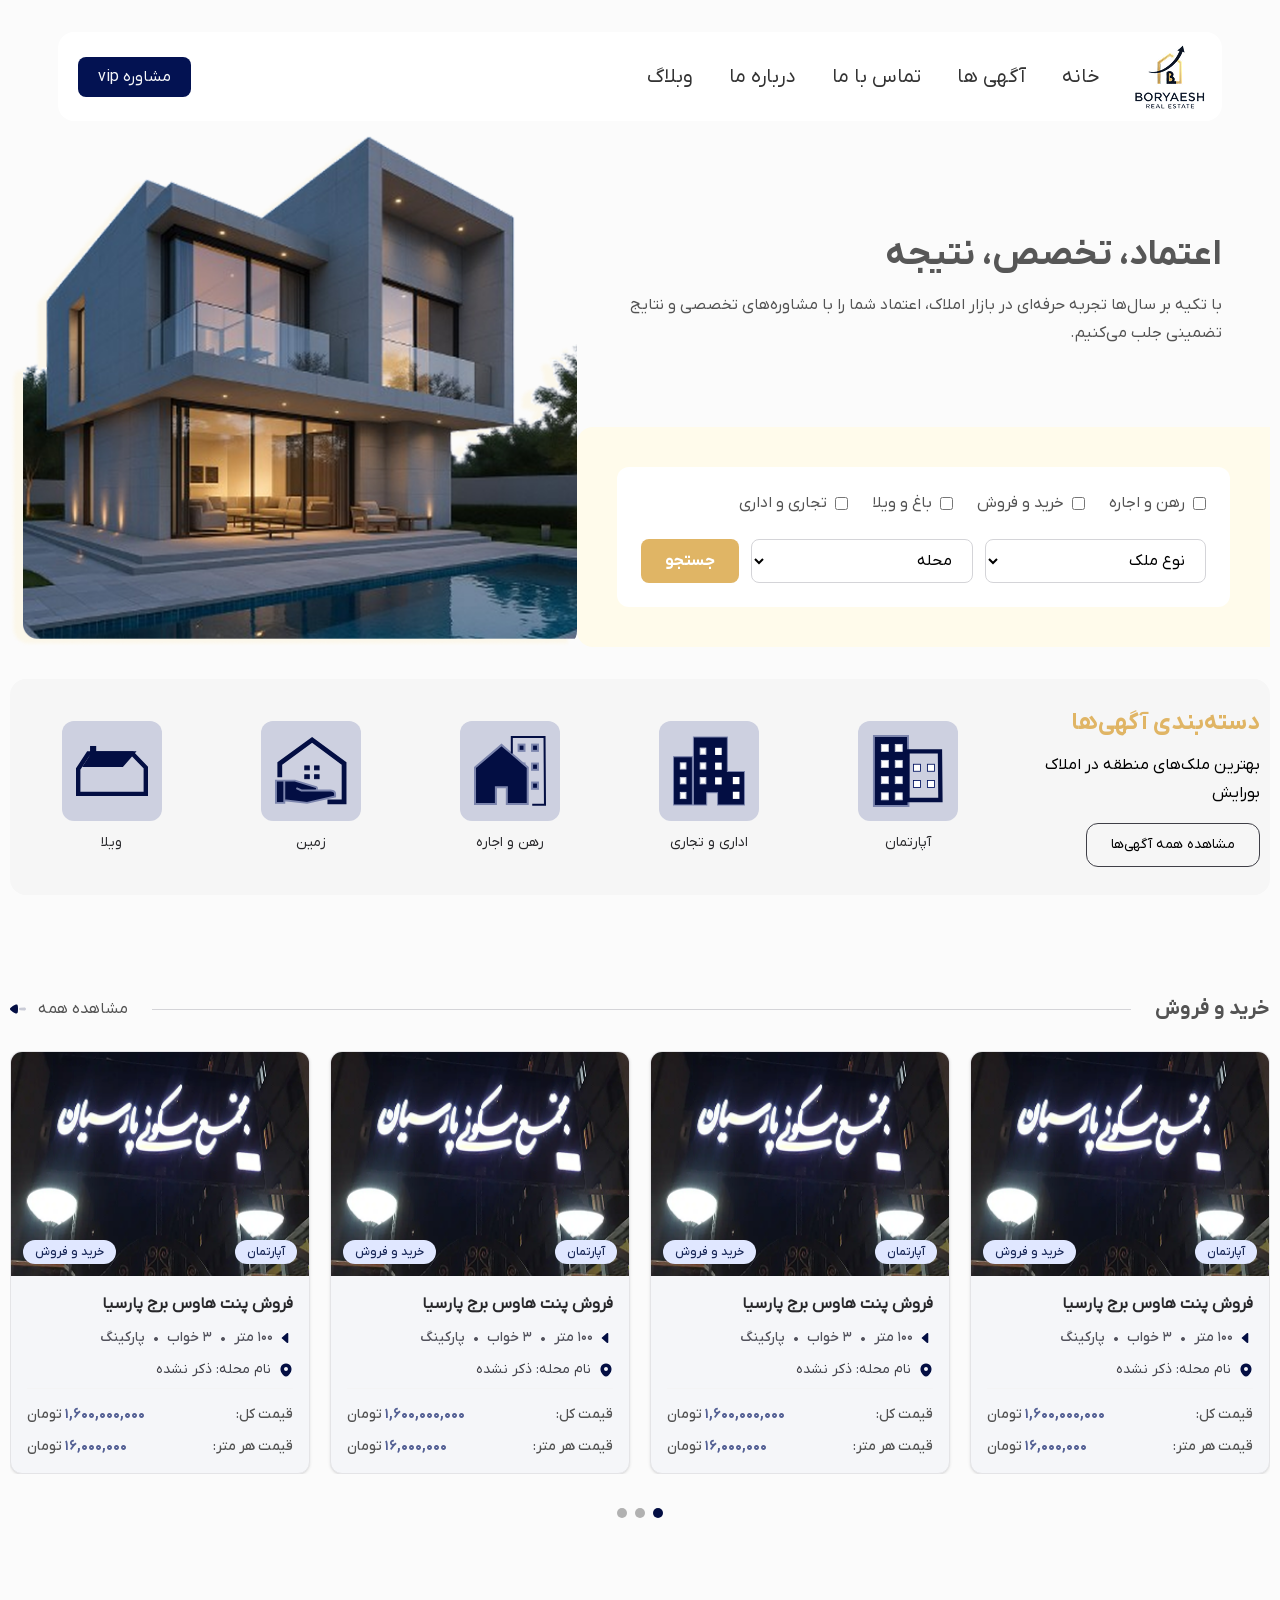
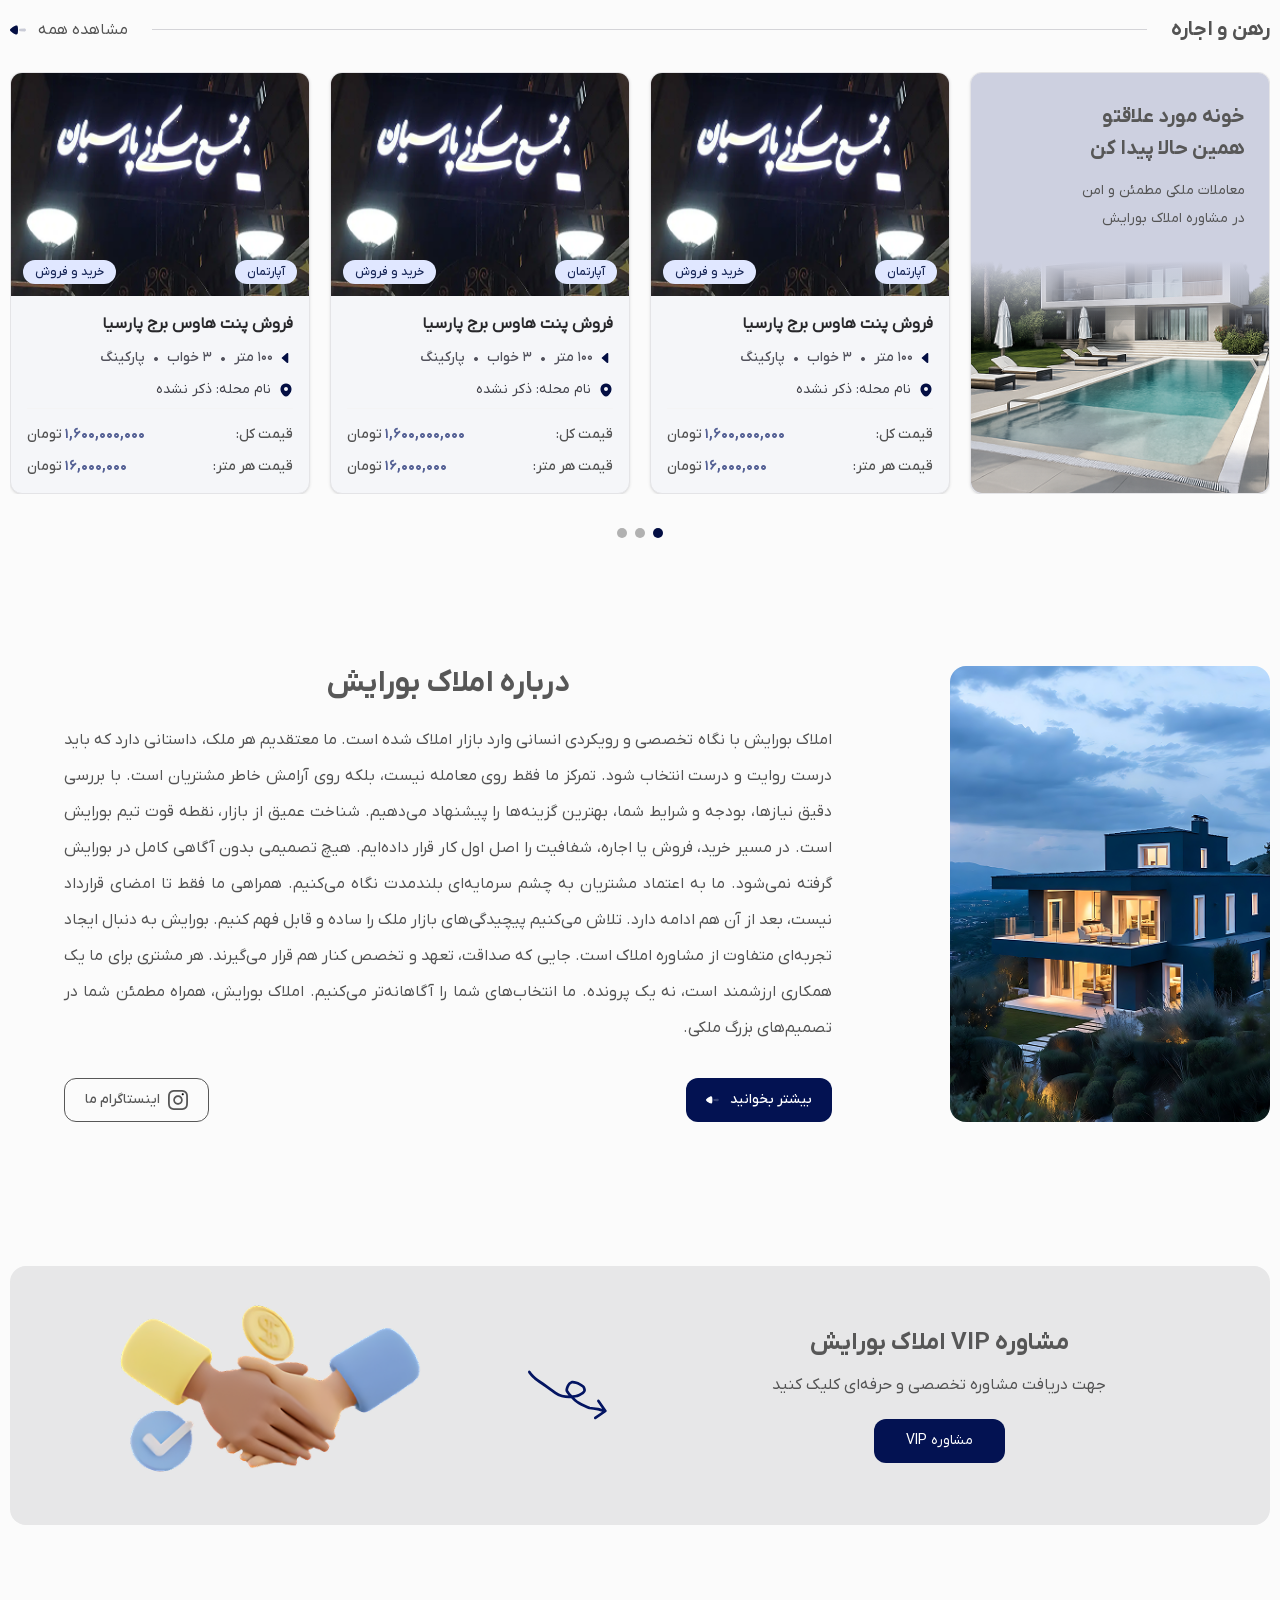
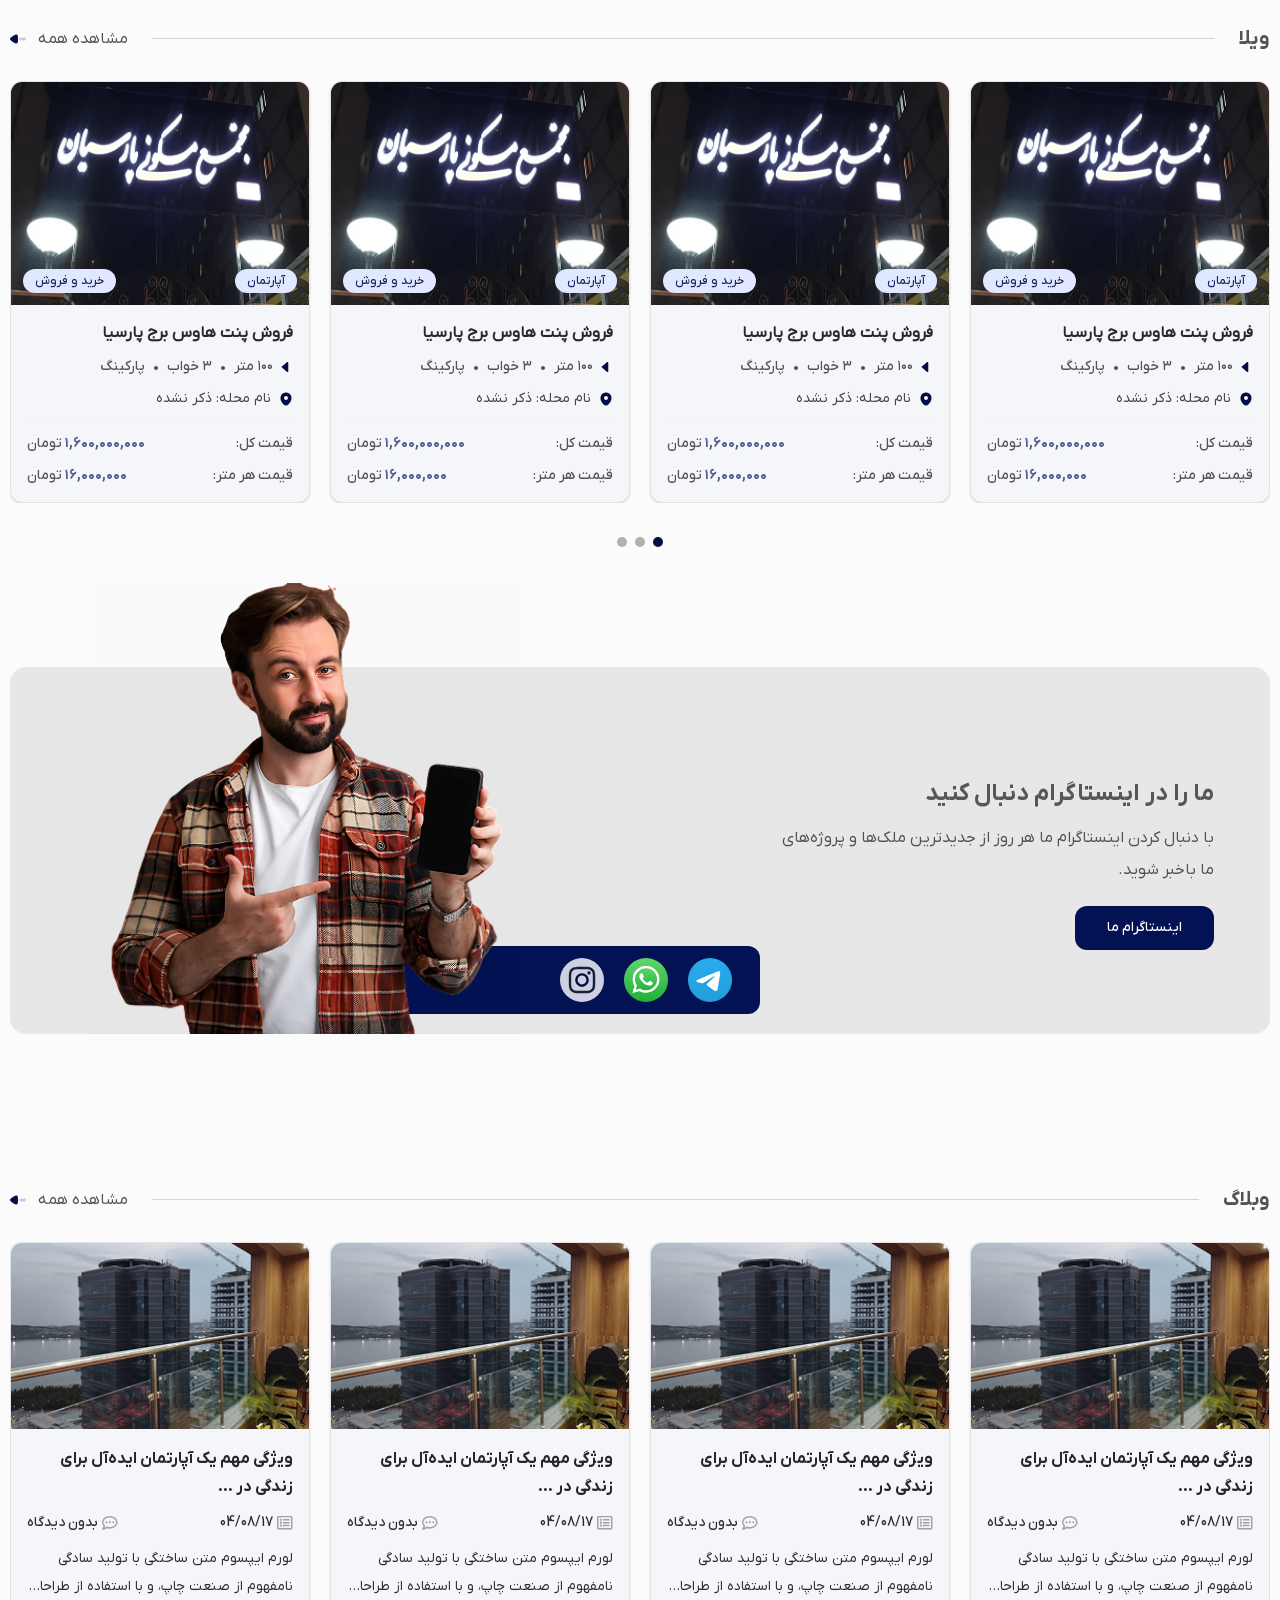
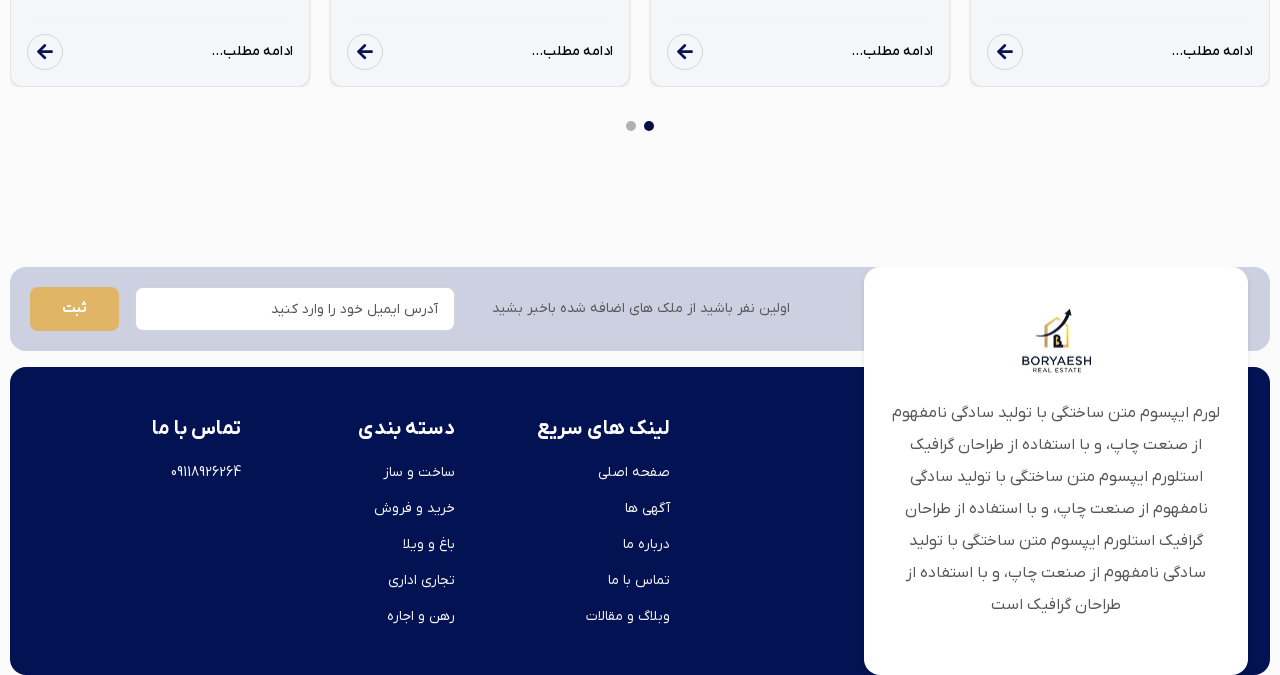
==== commit 2c912327: "Update index.html" ====
--- a/index.html
+++ b/index.html
@@ -190,13 +190,18 @@
         </defs>
       </symbol>
       <symbol id="blog-comment" viewBox="0 0 16 14" fill="none" xmlns="http://www.w3.org/2000/svg">
-        <path d="M4.40091 5.35677C4.91832 5.35677 5.37487 5.81332 5.37487 6.33073C5.37487 6.87858 4.91832 7.30469 4.40091 7.30469C3.85306 7.30469 3.42695 6.87858 3.42695 6.33073C3.42695 5.81332 3.85306 5.35677 4.40091 5.35677ZM7.80976 5.35677C8.32717 5.35677 8.78372 5.81332 8.78372 6.33073C8.78372 6.87858 8.32717 7.30469 7.80976 7.30469C7.26191 7.30469 6.83581 6.87858 6.83581 6.33073C6.83581 5.81332 7.26191 5.35677 7.80976 5.35677ZM11.2186 5.35677C11.736 5.35677 12.1926 5.81332 12.1926 6.33073C12.1926 6.87858 11.736 7.30469 11.2186 7.30469C10.6708 7.30469 10.2447 6.87858 10.2447 6.33073C10.2447 5.81332 10.6708 5.35677 11.2186 5.35677ZM7.80976 0C12.1013 0 15.6015 2.861 15.6015 6.33073C15.6015 9.83089 12.1013 12.6615 7.80976 12.6615C6.80536 12.6615 5.86185 12.5093 4.97919 12.2354C4.09654 12.8745 2.60517 13.6354 0.74856 13.6354C0.444203 13.6354 0.170277 13.4832 0.0485327 13.2093C-0.0427757 12.9354 -0.01234 12.631 0.200714 12.418C0.23115 12.418 1.17467 11.3831 1.60078 10.1961C0.596382 9.13086 0.0180971 7.79167 0.0180971 6.33073C0.0180971 2.861 3.48783 0 7.80976 0ZM7.80976 11.2005C11.2795 11.2005 14.1405 9.03955 14.1405 6.33073C14.1405 3.65234 11.2795 1.46094 7.80976 1.46094C4.30961 1.46094 1.47904 3.65234 1.47904 6.33073C1.47904 7.63949 2.11819 8.61345 2.66605 9.19173L3.3052 9.86133L2.9704 10.7135C2.81823 11.1396 2.60517 11.5658 2.36169 11.931C3.09215 11.6875 3.70088 11.3527 4.12698 11.0483L4.70527 10.6222L5.4053 10.8353C6.1662 11.0788 6.98799 11.2005 7.80976 11.2005Z" fill="#A2A2A2"/>
+        <path
+          d="M4.40091 5.35677C4.91832 5.35677 5.37487 5.81332 5.37487 6.33073C5.37487 6.87858 4.91832 7.30469 4.40091 7.30469C3.85306 7.30469 3.42695 6.87858 3.42695 6.33073C3.42695 5.81332 3.85306 5.35677 4.40091 5.35677ZM7.80976 5.35677C8.32717 5.35677 8.78372 5.81332 8.78372 6.33073C8.78372 6.87858 8.32717 7.30469 7.80976 7.30469C7.26191 7.30469 6.83581 6.87858 6.83581 6.33073C6.83581 5.81332 7.26191 5.35677 7.80976 5.35677ZM11.2186 5.35677C11.736 5.35677 12.1926 5.81332 12.1926 6.33073C12.1926 6.87858 11.736 7.30469 11.2186 7.30469C10.6708 7.30469 10.2447 6.87858 10.2447 6.33073C10.2447 5.81332 10.6708 5.35677 11.2186 5.35677ZM7.80976 0C12.1013 0 15.6015 2.861 15.6015 6.33073C15.6015 9.83089 12.1013 12.6615 7.80976 12.6615C6.80536 12.6615 5.86185 12.5093 4.97919 12.2354C4.09654 12.8745 2.60517 13.6354 0.74856 13.6354C0.444203 13.6354 0.170277 13.4832 0.0485327 13.2093C-0.0427757 12.9354 -0.01234 12.631 0.200714 12.418C0.23115 12.418 1.17467 11.3831 1.60078 10.1961C0.596382 9.13086 0.0180971 7.79167 0.0180971 6.33073C0.0180971 2.861 3.48783 0 7.80976 0ZM7.80976 11.2005C11.2795 11.2005 14.1405 9.03955 14.1405 6.33073C14.1405 3.65234 11.2795 1.46094 7.80976 1.46094C4.30961 1.46094 1.47904 3.65234 1.47904 6.33073C1.47904 7.63949 2.11819 8.61345 2.66605 9.19173L3.3052 9.86133L2.9704 10.7135C2.81823 11.1396 2.60517 11.5658 2.36169 11.931C3.09215 11.6875 3.70088 11.3527 4.12698 11.0483L4.70527 10.6222L5.4053 10.8353C6.1662 11.0788 6.98799 11.2005 7.80976 11.2005Z"
+          fill="#A2A2A2" />
       </symbol>
       <symbol id="blog-calendar" viewBox="0 0 18 16" fill="none" xmlns="http://www.w3.org/2000/svg">
-        <path d="M15.7839 0C16.6682 0 17.4167 0.748378 17.4167 1.63281V13.6068C17.4167 14.5252 16.6682 15.2396 15.7839 15.2396H1.63281C0.714356 15.2396 0 14.5252 0 13.6068V1.63281C0 0.748378 0.714356 0 1.63281 0H15.7839ZM15.5797 13.6068C15.6818 13.6068 15.7839 13.5387 15.7839 13.4027V1.83692C15.7839 1.73486 15.6818 1.63281 15.5797 1.63281H1.83692C1.70085 1.63281 1.63281 1.73486 1.63281 1.83692V13.4027C1.63281 13.5387 1.70085 13.6068 1.83692 13.6068H15.5797ZM14.151 10.4772V11.2936C14.151 11.5317 13.9469 11.7018 13.7428 11.7018H6.93945C6.70133 11.7018 6.53125 11.5317 6.53125 11.2936V10.4772C6.53125 10.2731 6.70133 10.069 6.93945 10.069H13.7428C13.9469 10.069 14.151 10.2731 14.151 10.4772ZM14.151 7.21159V8.02799C14.151 8.26611 13.9469 8.43619 13.7428 8.43619H6.93945C6.70133 8.43619 6.53125 8.26611 6.53125 8.02799V7.21159C6.53125 7.00748 6.70133 6.80338 6.93945 6.80338H13.7428C13.9469 6.80338 14.151 7.00748 14.151 7.21159ZM14.151 3.94597V4.76237C14.151 5.00048 13.9469 5.17056 13.7428 5.17056H6.93945C6.70133 5.17056 6.53125 5.00048 6.53125 4.76237V3.94597C6.53125 3.74186 6.70133 3.53775 6.93945 3.53775H13.7428C13.9469 3.53775 14.151 3.74186 14.151 3.94597ZM5.57878 4.35417C5.57878 5.03451 5.0005 5.57878 4.35416 5.57878C3.67382 5.57878 3.12955 5.03451 3.12955 4.35417C3.12955 3.70785 3.67382 3.12955 4.35416 3.12955C5.0005 3.12955 5.57878 3.70785 5.57878 4.35417ZM5.57878 7.61979C5.57878 8.30013 5.0005 8.84441 4.35416 8.84441C3.67382 8.84441 3.12955 8.30013 3.12955 7.61979C3.12955 6.97348 3.67382 6.39518 4.35416 6.39518C5.0005 6.39518 5.57878 6.97348 5.57878 7.61979ZM5.57878 10.8854C5.57878 11.5658 5.0005 12.11 4.35416 12.11C3.67382 12.11 3.12955 11.5658 3.12955 10.8854C3.12955 10.2391 3.67382 9.6608 4.35416 9.6608C5.0005 9.6608 5.57878 10.2391 5.57878 10.8854Z" fill="#A2A2A2"/>
+        <path
+          d="M15.7839 0C16.6682 0 17.4167 0.748378 17.4167 1.63281V13.6068C17.4167 14.5252 16.6682 15.2396 15.7839 15.2396H1.63281C0.714356 15.2396 0 14.5252 0 13.6068V1.63281C0 0.748378 0.714356 0 1.63281 0H15.7839ZM15.5797 13.6068C15.6818 13.6068 15.7839 13.5387 15.7839 13.4027V1.83692C15.7839 1.73486 15.6818 1.63281 15.5797 1.63281H1.83692C1.70085 1.63281 1.63281 1.73486 1.63281 1.83692V13.4027C1.63281 13.5387 1.70085 13.6068 1.83692 13.6068H15.5797ZM14.151 10.4772V11.2936C14.151 11.5317 13.9469 11.7018 13.7428 11.7018H6.93945C6.70133 11.7018 6.53125 11.5317 6.53125 11.2936V10.4772C6.53125 10.2731 6.70133 10.069 6.93945 10.069H13.7428C13.9469 10.069 14.151 10.2731 14.151 10.4772ZM14.151 7.21159V8.02799C14.151 8.26611 13.9469 8.43619 13.7428 8.43619H6.93945C6.70133 8.43619 6.53125 8.26611 6.53125 8.02799V7.21159C6.53125 7.00748 6.70133 6.80338 6.93945 6.80338H13.7428C13.9469 6.80338 14.151 7.00748 14.151 7.21159ZM14.151 3.94597V4.76237C14.151 5.00048 13.9469 5.17056 13.7428 5.17056H6.93945C6.70133 5.17056 6.53125 5.00048 6.53125 4.76237V3.94597C6.53125 3.74186 6.70133 3.53775 6.93945 3.53775H13.7428C13.9469 3.53775 14.151 3.74186 14.151 3.94597ZM5.57878 4.35417C5.57878 5.03451 5.0005 5.57878 4.35416 5.57878C3.67382 5.57878 3.12955 5.03451 3.12955 4.35417C3.12955 3.70785 3.67382 3.12955 4.35416 3.12955C5.0005 3.12955 5.57878 3.70785 5.57878 4.35417ZM5.57878 7.61979C5.57878 8.30013 5.0005 8.84441 4.35416 8.84441C3.67382 8.84441 3.12955 8.30013 3.12955 7.61979C3.12955 6.97348 3.67382 6.39518 4.35416 6.39518C5.0005 6.39518 5.57878 6.97348 5.57878 7.61979ZM5.57878 10.8854C5.57878 11.5658 5.0005 12.11 4.35416 12.11C3.67382 12.11 3.12955 11.5658 3.12955 10.8854C3.12955 10.2391 3.67382 9.6608 4.35416 9.6608C5.0005 9.6608 5.57878 10.2391 5.57878 10.8854Z"
+          fill="#A2A2A2" />
       </symbol>
       <symbol id="blog-arrow-left" viewBox="0 0 16 16" fill="currentColor" xmlns="http://www.w3.org/2000/svg">
-        <path d="M9.05273 14.335L8.27929 15.1084C7.92773 15.4248 7.40039 15.4248 7.08398 15.1084L0.263676 8.25293C-0.0878919 7.93652 -0.0878919 7.40918 0.263676 7.09278L7.08398 0.237305C7.40039 -0.0791016 7.96289 -0.0791016 8.27929 0.237305L9.05273 1.01075C9.40429 1.36231 9.36914 1.88965 9.05273 2.24121L4.79882 6.24902H14.9238C15.3809 6.24902 15.7676 6.63575 15.7676 7.09278V8.21778C15.7676 8.70996 15.3809 9.06152 14.9238 9.06152H4.79882L9.05273 13.1045C9.36914 13.456 9.40429 13.9834 9.05273 14.335Z"/>
+        <path
+          d="M9.05273 14.335L8.27929 15.1084C7.92773 15.4248 7.40039 15.4248 7.08398 15.1084L0.263676 8.25293C-0.0878919 7.93652 -0.0878919 7.40918 0.263676 7.09278L7.08398 0.237305C7.40039 -0.0791016 7.96289 -0.0791016 8.27929 0.237305L9.05273 1.01075C9.40429 1.36231 9.36914 1.88965 9.05273 2.24121L4.79882 6.24902H14.9238C15.3809 6.24902 15.7676 6.63575 15.7676 7.09278V8.21778C15.7676 8.70996 15.3809 9.06152 14.9238 9.06152H4.79882L9.05273 13.1045C9.36914 13.456 9.40429 13.9834 9.05273 14.335Z" />
       </symbol>
     </svg>
     <!-- app header desktop -->
@@ -208,19 +213,16 @@
         <!-- app menu -->
         <ul class="flex items-center justify-between gap-x-5 lg:gap-x-9 text-header-menu text-xl">
           <li>
-            <a href="#" class="hover:text-hover-link transition-all">خانه</a>
+            <a href="./index.html" class="hover:text-hover-link transition-all">خانه</a>
           </li>
           <li>
-            <a href="#" class="hover:text-hover-link transition-all">آگهی ها</a>
+            <a href="./pages/ads.html" class="hover:text-hover-link transition-all">آگهی ها</a>
           </li>
           <li>
-            <a href="#" class="hover:text-hover-link transition-all">پروژه ها</a>
+            <a href="./pages/contact.html" class="hover:text-hover-link transition-all">تماس با ما</a>
           </li>
           <li>
-            <a href="#" class="hover:text-hover-link transition-all">تماس با ما</a>
-          </li>
-          <li>
-            <a href="#" class="hover:text-hover-link transition-all">درباره ما</a>
+            <a href="./pages/about.html" class="hover:text-hover-link transition-all">درباره ما</a>
           </li>
           <li>
             <a href="#" class="hover:text-hover-link transition-all">وبلاگ</a>
@@ -233,9 +235,9 @@
       </div>
     </header>
     <!-- app header mobile -->
-    <div class="fixed inset-x-0 top-0 z-50 flex items-center justify-between md:hidden w-full bg-white">
+    <div class="fixed inset-x-0 top-0 z-50 h-22.25 flex items-center justify-between md:hidden w-full bg-white">
       <!-- open mobile menu -->
-      <div class="open-mobile-menu">
+      <div class="open-mobile-menu relative z-10">
         <svg class="w-12 h-12 mr-2">
           <use href="#menu-open"></use>
         </svg>
@@ -244,24 +246,21 @@
       <div class="mobile-menu fixed inset-y-0 z-60 overflow-y-auto -right-64 top-0 bottom-0 w-64 bg-custom-1 transition-all border-l border-l-custom-2">
         <!-- mobile menu content -->
         <div class="relative flex flex-col px-5 h-full">
-          <div class="flex-center border-b border-b-custom-2 pb-4 mb-6">
-            <img src="./images/hedaer-logo.png" alt="website logo" />
+          <div class="flex w-full justify-center items-center border-b border-b-custom-2 pb-4 mb-6">
+            <img src="./images/hedaer-logo.png" alt="website logo" class="mx-auto" />
           </div>
           <ul class="flex flex-col items-start gap-y-5 text-header-menu text-lg w-[50%] child:cursor-pointer">
             <li>
-              <a href="#" class="inline-block">خانه</a>
+              <a href="./index.html" class="inline-block">خانه</a>
             </li>
             <li>
-              <a href="#" class="inline-block">آگهی ها</a>
+              <a href="./pages/ads.html" class="inline-block">آگهی ها</a>
             </li>
             <li>
-              <a href="#" class="inline-block">پروژه ها</a>
+              <a href="./pages/contact.html" class="inline-block">تماس با ما</a>
             </li>
             <li>
-              <a href="#" class="inline-block">تماس با ما</a>
-            </li>
-            <li>
-              <a href="#" class="inline-block">درباره ما</a>
+              <a href="./pages/about.html" class="inline-block">درباره ما</a>
             </li>
             <li>
               <a href="#" class="inline-block">وبلاگ</a>
@@ -275,10 +274,10 @@
           </svg>
         </div>
       </div>
-      <!-- app logo -->
-      <img src="./images/hedaer-logo.png" alt="logo website" />
+      <!-- app logo — دقیقاً وسط صفحه در موبایل -->
+      <img src="./images/hedaer-logo.png" alt="logo website" class="absolute left-1/2 top-1/2 -translate-x-1/2 -translate-y-1/2 pointer-events-none" />
       <!-- app vip consulting  -->
-      <div>
+      <div class="relative z-10">
         <a href="#" class="inline-block py-2 px-2 ml-2 text-sm text-header-link-text bg-header-link-bg rounded-lg">مشاوره vip</a>
       </div>
     </div>
@@ -2079,24 +2078,14 @@
         <!-- newsletter strip-->
         <div class="relative z-10 rounded-2xl bg-custom-1 p-4 sm:p-5 lg:pr-90 xl:pr-120">
           <div class="flex flex-col-reverse items-stretch gap-3 sm:flex-row-reverse sm:items-center sm:justify-between sm:gap-4">
-            <button
-              type="button"
-              class="h-11 shrink-0 rounded-lg bg-custom-5 hover:bg-custom-7 px-8 text-sm font-IRANYekanBold text-white transition hover:-translate-y-0.5 hover:shadow-md sm:order-1 cursor-pointer">
-              ثبت
-            </button>
+            <button type="button" class="h-11 shrink-0 rounded-lg bg-custom-5 hover:bg-custom-7 px-8 text-sm font-IRANYekanBold text-white transition hover:-translate-y-0.5 hover:shadow-md sm:order-1 cursor-pointer">ثبت</button>
 
             <label class="sm:order-2 sm:flex-1">
               <span class="sr-only">آدرس ایمیل</span>
-              <input
-                type="email"
-                name="newsletter-email"
-                placeholder="آدرس ایمیل خود را وارد کنید"
-                class="h-11 w-full rounded-lg border border-zinc-300 bg-white px-4 text-sm text-custom-4 placeholder:text-custom-3 focus:border-custom-5 focus:outline-none" />
+              <input type="email" name="newsletter-email" placeholder="آدرس ایمیل خود را وارد کنید" class="h-11 w-full rounded-lg border border-zinc-300 bg-white px-4 text-sm text-custom-4 placeholder:text-custom-3 focus:border-custom-5 focus:outline-none" />
             </label>
 
-            <p class="text-center text-sm text-custom-4 sm:order-3 sm:flex-1 sm:text-right">
-              اولین نفر باشید از ملک های اضافه شده باخبر بشید
-            </p>
+            <p class="text-center text-sm text-custom-4 sm:order-3 sm:flex-1 sm:text-right">اولین نفر باشید از ملک های اضافه شده باخبر بشید</p>
           </div>
         </div>
 
--- a/styles/app.css
+++ b/styles/app.css
@@ -1,2 +1,2 @@
 /*! tailwindcss v4.3.3 | MIT License | https://tailwindcss.com */
-@layer properties{@supports (((-webkit-hyphens:none)) and (not (margin-trim:inline))) or ((-moz-orient:inline) and (not (color:rgb(from red r g b)))){*,:before,:after,::backdrop{--tw-rotate-x:initial;--tw-rotate-y:initial;--tw-rotate-z:initial;--tw-skew-x:initial;--tw-skew-y:initial;--tw-space-y-reverse:0;--tw-border-style:solid;--tw-gradient-position:initial;--tw-gradient-from:#0000;--tw-gradient-via:#0000;--tw-gradient-to:#0000;--tw-gradient-stops:initial;--tw-gradient-via-stops:initial;--tw-gradient-from-position:0%;--tw-gradient-via-position:50%;--tw-gradient-to-position:100%;--tw-leading:initial;--tw-font-weight:initial;--tw-shadow:0 0 #0000;--tw-shadow-color:initial;--tw-shadow-alpha:100%;--tw-inset-shadow:0 0 #0000;--tw-inset-shadow-color:initial;--tw-inset-shadow-alpha:100%;--tw-ring-color:initial;--tw-ring-shadow:0 0 #0000;--tw-inset-ring-color:initial;--tw-inset-ring-shadow:0 0 #0000;--tw-ring-inset:initial;--tw-ring-offset-width:0px;--tw-ring-offset-color:#fff;--tw-ring-offset-shadow:0 0 #0000;--tw-duration:initial;--tw-translate-x:0;--tw-translate-y:0;--tw-translate-z:0;--tw-scale-x:1;--tw-scale-y:1;--tw-scale-z:1}}}@font-face{font-family:IRANYekan;src:local(IRANYekanX),url(../fonts/IRANYekanXFaNum-Regular.woff2)format("woff2");font-display:swap}@font-face{font-family:IRANYekan Medium;src:local(IRANYekanX Medium),url(../fonts/IRANYekanXFaNum-Medium.woff2)format("woff2");font-display:swap}@font-face{font-family:IRANYekan Bold;src:local(IRANYekanX Bold),url(../fonts/IRANYekanXFaNum-Bold.woff2)format("woff2");font-display:swap}@layer theme{:root,:host{--font-sans:-apple-system, BlinkMacSystemFont, "Segoe UI", Roboto, "Helvetica Neue", "Noto Sans", Arial, sans-serif, "Apple Color Emoji", "Segoe UI Emoji", "Segoe UI Symbol", "Noto Color Emoji";--font-mono:ui-monospace, SFMono-Regular, Menlo, Monaco, Consolas, "Liberation Mono", "Courier New", monospace;--color-amber-50:oklch(98.7% .022 95.277);--color-blue-950:oklch(28.2% .091 267.935);--color-indigo-100:oklch(93% .034 272.788);--color-zinc-100:oklch(96.7% .001 286.375);--color-zinc-200:oklch(92% .004 286.32);--color-zinc-300:oklch(87.1% .006 286.286);--color-zinc-600:oklch(44.2% .017 285.786);--color-zinc-700:oklch(37% .013 285.805);--color-zinc-800:oklch(27.4% .006 286.033);--color-black:#000;--color-white:#fff;--spacing:.25rem;--container-xs:20rem;--container-sm:24rem;--container-md:28rem;--container-2xl:42rem;--container-3xl:48rem;--text-xs:.75rem;--text-xs--line-height:calc(1 / .75);--text-sm:.875rem;--text-sm--line-height:calc(1.25 / .875);--text-base:1rem;--text-base--line-height:calc(1.5 / 1);--text-lg:1.125rem;--text-lg--line-height:calc(1.75 / 1.125);--text-xl:1.25rem;--text-xl--line-height:calc(1.75 / 1.25);--text-2xl:1.5rem;--text-2xl--line-height:calc(2 / 1.5);--text-3xl:1.875rem;--text-3xl--line-height:calc(2.25 / 1.875);--text-4xl:2.25rem;--text-4xl--line-height:calc(2.5 / 2.25);--font-weight-medium:500;--font-weight-bold:700;--radius-lg:.5rem;--radius-xl:.75rem;--radius-2xl:1rem;--default-transition-duration:.15s;--default-transition-timing-function:cubic-bezier(.4, 0, .2, 1);--default-font-family:var(--font-sans);--default-mono-font-family:var(--font-mono);--color-main:#fbfbfb;--color-header-menu:#333;--color-header-link-text:#f5f6f9;--color-header-link-bg:#031252;--color-hover-link:#e0b565;--color-custom-1:#cdd0e0;--color-custom-2:#a1a6be;--color-custom-3:#535353;--color-custom-4:#575757;--color-custom-5:#e0b565;--color-custom-6:#f6f6f6;--color-custom-7:#031252;--color-custom-8:#546094;--color-custom-9:#f5f6f9;--color-custom-11:#e7e7e8;--color-custom-12:#2c2c2c;--font-IRANYekan:"IRANYekan", sans-serif;--font-IRANYekanMedium:"IRANYekan Medium", sans-serif;--font-IRANYekanBold:"IRANYekan Bold", sans-serif}}@layer base{*,:after,:before,::backdrop{box-sizing:border-box;border:0 solid;margin:0;padding:0}::file-selector-button{box-sizing:border-box;border:0 solid;margin:0;padding:0}html,:host{-webkit-text-size-adjust:100%;tab-size:4;line-height:1.5;font-family:var(--default-font-family,-apple-system, BlinkMacSystemFont, "Segoe UI", Roboto, "Helvetica Neue", "Noto Sans", Arial, sans-serif, "Apple Color Emoji", "Segoe UI Emoji", "Segoe UI Symbol", "Noto Color Emoji");font-feature-settings:var(--default-font-feature-settings,normal);font-variation-settings:var(--default-font-variation-settings,normal);-webkit-tap-highlight-color:transparent}hr{height:0;color:inherit;border-top-width:1px}abbr:where([title]){-webkit-text-decoration:underline dotted;text-decoration:underline dotted}h1,h2,h3,h4,h5,h6{font-size:inherit;font-weight:inherit}a{color:inherit;-webkit-text-decoration:inherit;-webkit-text-decoration:inherit;-webkit-text-decoration:inherit;text-decoration:inherit}b,strong{font-weight:bolder}code,kbd,samp,pre{font-family:var(--default-mono-font-family,ui-monospace, SFMono-Regular, Menlo, Monaco, Consolas, "Liberation Mono", "Courier New", monospace);font-feature-settings:var(--default-mono-font-feature-settings,normal);font-variation-settings:var(--default-mono-font-variation-settings,normal);font-size:1em}small{font-size:80%}sub,sup{vertical-align:baseline;font-size:75%;line-height:0;position:relative}sub{bottom:-.25em}sup{top:-.5em}table{text-indent:0;border-color:inherit;border-collapse:collapse}:-moz-focusring:where(:not(iframe)){outline:auto}progress{vertical-align:baseline}summary{display:list-item}ol,ul,menu{list-style:none}img,svg,video,canvas,audio,iframe,embed,object{vertical-align:middle;display:block}img,video{max-width:100%;height:auto}button,input,select,optgroup,textarea{font:inherit;font-feature-settings:inherit;font-variation-settings:inherit;letter-spacing:inherit;color:inherit;opacity:1;background-color:#0000;border-radius:0}::file-selector-button{font:inherit;font-feature-settings:inherit;font-variation-settings:inherit;letter-spacing:inherit;color:inherit;opacity:1;background-color:#0000;border-radius:0}:where(select:is([multiple],[size])) optgroup{font-weight:bolder}:where(select:is([multiple],[size])) optgroup option{padding-inline-start:20px}::file-selector-button{margin-inline-end:4px}::placeholder{opacity:1}@supports (not ((-webkit-appearance:-apple-pay-button))) or (contain-intrinsic-size:1px){::placeholder{color:currentColor}@supports (color:color-mix(in lab, red, red)){::placeholder{color:color-mix(in oklab, currentcolor 50%, transparent)}}}textarea{resize:vertical}::-webkit-search-decoration{-webkit-appearance:none}::-webkit-date-and-time-value{min-height:1lh;text-align:inherit}::-webkit-datetime-edit{display:inline-flex}::-webkit-datetime-edit-fields-wrapper{padding:0}::-webkit-datetime-edit{padding-block:0}::-webkit-datetime-edit-year-field{padding-block:0}::-webkit-datetime-edit-month-field{padding-block:0}::-webkit-datetime-edit-day-field{padding-block:0}::-webkit-datetime-edit-hour-field{padding-block:0}::-webkit-datetime-edit-minute-field{padding-block:0}::-webkit-datetime-edit-second-field{padding-block:0}::-webkit-datetime-edit-millisecond-field{padding-block:0}::-webkit-datetime-edit-meridiem-field{padding-block:0}::-webkit-calendar-picker-indicator{line-height:1}:-moz-ui-invalid{box-shadow:none}button,input:where([type=button],[type=reset],[type=submit]){appearance:button}::file-selector-button{appearance:button}::-webkit-inner-spin-button{height:auto}::-webkit-outer-spin-button{height:auto}[hidden]:where(:not([hidden=until-found])){display:none!important}}@layer components{.vip-link{z-index:1;transition:all .1s;position:relative;overflow:hidden}.vip-link:before{content:"";z-index:-1;background-color:#e0b565;width:0;height:100%;transition:width .3s cubic-bezier(.4,0,.2,1) .1s;position:absolute;top:0;left:0}.vip-link:hover:before{width:100%}@media screen and (min-width:1024px){.submit-hero{z-index:1;transition:all .1s;position:relative;overflow:hidden}.submit-hero:before{content:"";z-index:-1;background-color:#031252;width:0;height:100%;transition:width .3s cubic-bezier(.4,0,.2,1) .1s;position:absolute;top:0;left:0}.submit-hero:hover:before{width:100%}}.properties-slider{--swiper-pagination-color:#030e43;--swiper-pagination-bullet-inactive-color:#535353;--swiper-pagination-bullet-size:10px;--swiper-pagination-bullet-inactive-opacity:.44}}@layer utilities{.pointer-events-none{pointer-events:none}.visible{visibility:visible}.sr-only{clip-path:inset(50%);white-space:nowrap;border-width:0;width:1px;height:1px;margin:-1px;padding:0;position:absolute;overflow:hidden}.absolute{position:absolute}.fixed{position:fixed}.relative{position:relative}.static{position:static}.static\!{position:static!important}.inset-0{inset:0}.inset-x-0{inset-inline:0}.inset-x-3{inset-inline:calc(var(--spacing) * 3)}.inset-y-0{inset-block:0}.top-0{top:0}.top-4{top:calc(var(--spacing) * 4)}.top-8{top:calc(var(--spacing) * 8)}.-right-64{right:calc(var(--spacing) * -64)}.right-0{right:0}.bottom-0{bottom:0}.bottom-3{bottom:calc(var(--spacing) * 3)}.left-0{left:0}.left-4{left:calc(var(--spacing) * 4)}.isolate{isolation:isolate}.z-10{z-index:10}.z-20{z-index:20}.z-50{z-index:50}.z-60{z-index:60}.z-70{z-index:70}.order-1{order:1}.order-2{order:2}.col-span-2{grid-column:span 2/span 2}.container{width:100%}@media (min-width:480px){.container{max-width:480px}}@media (min-width:640px){.container{max-width:640px}}@media (min-width:768px){.container{max-width:768px}}@media (min-width:1024px){.container{max-width:1024px}}@media (min-width:1280px){.container{max-width:1280px}}@media (min-width:96rem){.container{max-width:96rem}}.container{margin-inline:auto;padding-inline:1rem}@media (min-width:1024px){.container{padding-inline:.625rem}}.mx-2{margin-inline:calc(var(--spacing) * 2)}.mx-auto{margin-inline:auto}.mt-2{margin-top:calc(var(--spacing) * 2)}.mt-3{margin-top:calc(var(--spacing) * 3)}.mt-4{margin-top:calc(var(--spacing) * 4)}.mt-5{margin-top:calc(var(--spacing) * 5)}.mt-6{margin-top:calc(var(--spacing) * 6)}.mt-7{margin-top:calc(var(--spacing) * 7)}.mt-10{margin-top:calc(var(--spacing) * 10)}.mt-24{margin-top:calc(var(--spacing) * 24)}.mt-26{margin-top:calc(var(--spacing) * 26)}.mr-1{margin-right:var(--spacing)}.mr-2{margin-right:calc(var(--spacing) * 2)}.mb-6{margin-bottom:calc(var(--spacing) * 6)}.mb-7{margin-bottom:calc(var(--spacing) * 7)}.mb-10{margin-bottom:calc(var(--spacing) * 10)}.ml-2{margin-left:calc(var(--spacing) * 2)}.flex-center{justify-content:center;align-items:center;display:flex}.line-clamp-1{-webkit-line-clamp:1;-webkit-box-orient:vertical;display:-webkit-box;overflow:hidden}.line-clamp-2{-webkit-line-clamp:2;-webkit-box-orient:vertical;display:-webkit-box;overflow:hidden}.block{display:block}.flex{display:flex}.grid{display:grid}.hidden{display:none}.inline-block{display:inline-block}.inline-flex{display:inline-flex}.aspect-4\/3,.aspect-\[4\/3\]{aspect-ratio:4/3}.aspect-\[16\/10\]{aspect-ratio:16/10}.size-9{width:calc(var(--spacing) * 9);height:calc(var(--spacing) * 9)}.size-10{width:calc(var(--spacing) * 10);height:calc(var(--spacing) * 10)}.size-25{width:calc(var(--spacing) * 25);height:calc(var(--spacing) * 25)}.size-full{width:100%;height:100%}.h-3\.5{height:calc(var(--spacing) * 3.5)}.h-4{height:calc(var(--spacing) * 4)}.h-5{height:calc(var(--spacing) * 5)}.h-8{height:calc(var(--spacing) * 8)}.h-11{height:calc(var(--spacing) * 11)}.h-12{height:calc(var(--spacing) * 12)}.h-18{height:calc(var(--spacing) * 18)}.h-20{height:calc(var(--spacing) * 20)}.h-22\.5{height:calc(var(--spacing) * 22.5)}.h-22\.25{height:calc(var(--spacing) * 22.25)}.h-auto{height:auto}.h-auto\!{height:auto!important}.h-full{height:100%}.h-px{height:1px}.min-h-11{min-height:calc(var(--spacing) * 11)}.min-h-60{min-height:calc(var(--spacing) * 60)}.min-h-72{min-height:calc(var(--spacing) * 72)}.w-3\.5{width:calc(var(--spacing) * 3.5)}.w-4{width:calc(var(--spacing) * 4)}.w-5{width:calc(var(--spacing) * 5)}.w-8{width:calc(var(--spacing) * 8)}.w-12{width:calc(var(--spacing) * 12)}.w-16{width:calc(var(--spacing) * 16)}.w-18{width:calc(var(--spacing) * 18)}.w-26\.5{width:calc(var(--spacing) * 26.5)}.w-64{width:calc(var(--spacing) * 64)}.w-\[50\%\]{width:50%}.w-\[95\%\]{width:95%}.w-full{width:100%}.max-w-2xl{max-width:var(--container-2xl)}.max-w-3xl{max-width:var(--container-3xl)}.max-w-\[320px\]{max-width:320px}.max-w-\[430px\]{max-width:430px}.max-w-md{max-width:var(--container-md)}.max-w-sm{max-width:var(--container-sm)}.min-w-0{min-width:0}.min-w-8{min-width:calc(var(--spacing) * 8)}.flex-1{flex:1}.shrink-0{flex-shrink:0}.rotate-90{rotate:90deg}.transform{transform:var(--tw-rotate-x,) var(--tw-rotate-y,) var(--tw-rotate-z,) var(--tw-skew-x,) var(--tw-skew-y,)}.cursor-pointer{cursor:pointer}.resize{resize:both}.grid-cols-1{grid-template-columns:repeat(1,minmax(0,1fr))}.grid-cols-2{grid-template-columns:repeat(2,minmax(0,1fr))}.grid-rows-\[auto_minmax\(0\,1fr\)\]{grid-template-rows:auto minmax(0,1fr)}.flex-col{flex-direction:column}.flex-col-reverse{flex-direction:column-reverse}.flex-wrap{flex-wrap:wrap}.items-center{align-items:center}.items-start{align-items:flex-start}.items-stretch{align-items:stretch}.justify-between{justify-content:space-between}.justify-center{justify-content:center}.justify-end{justify-content:flex-end}.gap-1{gap:var(--spacing)}.gap-2{gap:calc(var(--spacing) * 2)}.gap-3{gap:calc(var(--spacing) * 3)}.gap-4{gap:calc(var(--spacing) * 4)}.gap-6{gap:calc(var(--spacing) * 6)}.gap-7{gap:calc(var(--spacing) * 7)}.gap-8{gap:calc(var(--spacing) * 8)}:where(.space-y-3>:not(:last-child)){--tw-space-y-reverse:0;margin-block-start:calc(calc(var(--spacing) * 3) * var(--tw-space-y-reverse));margin-block-end:calc(calc(var(--spacing) * 3) * calc(1 - var(--tw-space-y-reverse)))}:where(.space-y-4>:not(:last-child)){--tw-space-y-reverse:0;margin-block-start:calc(calc(var(--spacing) * 4) * var(--tw-space-y-reverse));margin-block-end:calc(calc(var(--spacing) * 4) * calc(1 - var(--tw-space-y-reverse)))}.gap-x-2{column-gap:calc(var(--spacing) * 2)}.gap-x-4{column-gap:calc(var(--spacing) * 4)}.gap-x-5{column-gap:calc(var(--spacing) * 5)}.gap-x-6{column-gap:calc(var(--spacing) * 6)}.gap-y-2{row-gap:calc(var(--spacing) * 2)}.gap-y-3{row-gap:calc(var(--spacing) * 3)}.gap-y-5{row-gap:calc(var(--spacing) * 5)}.gap-y-7{row-gap:calc(var(--spacing) * 7)}.overflow-hidden{overflow:hidden}.overflow-y-auto{overflow-y:auto}.rounded-2xl{border-radius:var(--radius-2xl)}.rounded-full{border-radius:3.40282e38px}.rounded-lg{border-radius:var(--radius-lg)}.rounded-xl{border-radius:var(--radius-xl)}.border{border-style:var(--tw-border-style);border-width:1px}.border-t{border-top-style:var(--tw-border-style);border-top-width:1px}.border-b{border-bottom-style:var(--tw-border-style);border-bottom-width:1px}.border-l{border-left-style:var(--tw-border-style);border-left-width:1px}.border-custom-4{border-color:var(--color-custom-4)}.border-zinc-100{border-color:var(--color-zinc-100)}.border-zinc-200{border-color:var(--color-zinc-200)}.border-zinc-300{border-color:var(--color-zinc-300)}.border-zinc-700{border-color:var(--color-zinc-700)}.border-b-custom-2{border-bottom-color:var(--color-custom-2)}.border-l-custom-2{border-left-color:var(--color-custom-2)}.bg-amber-50{background-color:var(--color-amber-50)}.bg-custom-1{background-color:var(--color-custom-1)}.bg-custom-5{background-color:var(--color-custom-5)}.bg-custom-6{background-color:var(--color-custom-6)}.bg-custom-7{background-color:var(--color-custom-7)}.bg-custom-9{background-color:var(--color-custom-9)}.bg-custom-11{background-color:var(--color-custom-11)}.bg-header-link-bg{background-color:var(--color-header-link-bg)}.bg-indigo-100{background-color:var(--color-indigo-100)}.bg-main{background-color:var(--color-main)}.bg-white{background-color:var(--color-white)}.bg-zinc-300{background-color:var(--color-zinc-300)}.bg-linear-to-b{--tw-gradient-position:to bottom}@supports (background-image:linear-gradient(in lab, red, red)){.bg-linear-to-b{--tw-gradient-position:to bottom in oklab}}.bg-linear-to-b{background-image:linear-gradient(var(--tw-gradient-stops))}.from-custom-1{--tw-gradient-from:var(--color-custom-1);--tw-gradient-stops:var(--tw-gradient-via-stops,var(--tw-gradient-position), var(--tw-gradient-from) var(--tw-gradient-from-position), var(--tw-gradient-to) var(--tw-gradient-to-position))}.to-transparent{--tw-gradient-to:transparent;--tw-gradient-stops:var(--tw-gradient-via-stops,var(--tw-gradient-position), var(--tw-gradient-from) var(--tw-gradient-from-position), var(--tw-gradient-to) var(--tw-gradient-to-position))}.object-contain{object-fit:contain}.object-cover{object-fit:cover}.object-bottom{object-position:bottom}.p-4{padding:calc(var(--spacing) * 4)}.p-6{padding:calc(var(--spacing) * 6)}.px-2{padding-inline:calc(var(--spacing) * 2)}.px-3{padding-inline:calc(var(--spacing) * 3)}.px-4{padding-inline:calc(var(--spacing) * 4)}.px-5{padding-inline:calc(var(--spacing) * 5)}.px-6{padding-inline:calc(var(--spacing) * 6)}.px-8{padding-inline:calc(var(--spacing) * 8)}.py-1{padding-block:var(--spacing)}.py-2{padding-block:calc(var(--spacing) * 2)}.py-2\.5{padding-block:calc(var(--spacing) * 2.5)}.py-3{padding-block:calc(var(--spacing) * 3)}.py-6{padding-block:calc(var(--spacing) * 6)}.py-7{padding-block:calc(var(--spacing) * 7)}.py-10{padding-block:calc(var(--spacing) * 10)}.py-12{padding-block:calc(var(--spacing) * 12)}.py-14{padding-block:calc(var(--spacing) * 14)}.pt-4{padding-top:calc(var(--spacing) * 4)}.pt-8{padding-top:calc(var(--spacing) * 8)}.pt-12{padding-top:calc(var(--spacing) * 12)}.pt-18{padding-top:calc(var(--spacing) * 18)}.pt-20{padding-top:calc(var(--spacing) * 20)}.pb-0{padding-bottom:0}.pb-4{padding-bottom:calc(var(--spacing) * 4)}.pb-8{padding-bottom:calc(var(--spacing) * 8)}.pb-10{padding-bottom:calc(var(--spacing) * 10)}.text-center{text-align:center}.font-IRANYekan{font-family:var(--font-IRANYekan)}.font-IRANYekanBold{font-family:var(--font-IRANYekanBold)}.font-IRANYekanMedium{font-family:var(--font-IRANYekanMedium)}.text-2xl{font-size:var(--text-2xl);line-height:var(--tw-leading,var(--text-2xl--line-height))}.text-3xl{font-size:var(--text-3xl);line-height:var(--tw-leading,var(--text-3xl--line-height))}.text-base{font-size:var(--text-base);line-height:var(--tw-leading,var(--text-base--line-height))}.text-lg{font-size:var(--text-lg);line-height:var(--tw-leading,var(--text-lg--line-height))}.text-sm{font-size:var(--text-sm);line-height:var(--tw-leading,var(--text-sm--line-height))}.text-xl{font-size:var(--text-xl);line-height:var(--tw-leading,var(--text-xl--line-height))}.text-xs{font-size:var(--text-xs);line-height:var(--tw-leading,var(--text-xs--line-height))}.leading-6{--tw-leading:calc(var(--spacing) * 6);line-height:calc(var(--spacing) * 6)}.leading-7{--tw-leading:calc(var(--spacing) * 7);line-height:calc(var(--spacing) * 7)}.leading-8{--tw-leading:calc(var(--spacing) * 8);line-height:calc(var(--spacing) * 8)}.font-bold{--tw-font-weight:var(--font-weight-bold);font-weight:var(--font-weight-bold)}.font-medium{--tw-font-weight:var(--font-weight-medium);font-weight:var(--font-weight-medium)}.text-black{color:var(--color-black)}.text-blue-950{color:var(--color-blue-950)}.text-custom-3{color:var(--color-custom-3)}.text-custom-4{color:var(--color-custom-4)}.text-custom-5{color:var(--color-custom-5)}.text-custom-6{color:var(--color-custom-6)}.text-custom-7{color:var(--color-custom-7)}.text-custom-8{color:var(--color-custom-8)}.text-custom-12{color:var(--color-custom-12)}.text-header-link-text{color:var(--color-header-link-text)}.text-header-menu{color:var(--color-header-menu)}.text-white{color:var(--color-white)}.text-zinc-600{color:var(--color-zinc-600)}.text-zinc-700{color:var(--color-zinc-700)}.text-zinc-800{color:var(--color-zinc-800)}.shadow-md{--tw-shadow:0 4px 6px -1px var(--tw-shadow-color,#0000001a), 0 2px 4px -2px var(--tw-shadow-color,#0000001a);box-shadow:var(--tw-inset-shadow), var(--tw-inset-ring-shadow), var(--tw-ring-offset-shadow), var(--tw-ring-shadow), var(--tw-shadow)}.shadow-sm{--tw-shadow:0 1px 3px 0 var(--tw-shadow-color,#0000001a), 0 1px 2px -1px var(--tw-shadow-color,#0000001a);box-shadow:var(--tw-inset-shadow), var(--tw-inset-ring-shadow), var(--tw-ring-offset-shadow), var(--tw-ring-shadow), var(--tw-shadow)}.transition{transition-property:color,background-color,border-color,outline-color,text-decoration-color,fill,stroke,--tw-gradient-from,--tw-gradient-via,--tw-gradient-to,opacity,box-shadow,transform,translate,scale,rotate,filter,-webkit-backdrop-filter,backdrop-filter,display,content-visibility,overlay,pointer-events;transition-timing-function:var(--tw-ease,var(--default-transition-timing-function));transition-duration:var(--tw-duration,var(--default-transition-duration))}.transition-all{transition-property:all;transition-timing-function:var(--tw-ease,var(--default-transition-timing-function));transition-duration:var(--tw-duration,var(--default-transition-duration))}.transition-colors{transition-property:color,background-color,border-color,outline-color,text-decoration-color,fill,stroke,--tw-gradient-from,--tw-gradient-via,--tw-gradient-to;transition-timing-function:var(--tw-ease,var(--default-transition-timing-function));transition-duration:var(--tw-duration,var(--default-transition-duration))}.transition-transform{transition-property:transform,translate,scale,rotate;transition-timing-function:var(--tw-ease,var(--default-transition-timing-function));transition-duration:var(--tw-duration,var(--default-transition-duration))}.duration-300{--tw-duration:.3s;transition-duration:.3s}.duration-500{--tw-duration:.5s;transition-duration:.5s}.backface-hidden{backface-visibility:hidden}@media (hover:hover){.group-hover\:-translate-x-1:is(:where(.group):hover *){--tw-translate-x:calc(var(--spacing) * -1);translate:var(--tw-translate-x) var(--tw-translate-y)}.group-hover\:-translate-y-1:is(:where(.group):hover *){--tw-translate-y:calc(var(--spacing) * -1);translate:var(--tw-translate-x) var(--tw-translate-y)}.group-hover\:scale-105:is(:where(.group):hover *){--tw-scale-x:105%;--tw-scale-y:105%;--tw-scale-z:105%;scale:var(--tw-scale-x) var(--tw-scale-y)}}.placeholder\:text-custom-3::placeholder{color:var(--color-custom-3)}@media (hover:hover){.hover\:-translate-y-0\.5:hover{--tw-translate-y:calc(var(--spacing) * -.5);translate:var(--tw-translate-x) var(--tw-translate-y)}.hover\:-translate-y-1:hover{--tw-translate-y:calc(var(--spacing) * -1);translate:var(--tw-translate-x) var(--tw-translate-y)}.hover\:scale-105:hover{--tw-scale-x:105%;--tw-scale-y:105%;--tw-scale-z:105%;scale:var(--tw-scale-x) var(--tw-scale-y)}.hover\:border-custom-7:hover{border-color:var(--color-custom-7)}.hover\:bg-custom-7:hover{background-color:var(--color-custom-7)}.hover\:text-blue-950:hover{color:var(--color-blue-950)}.hover\:text-custom-5:hover{color:var(--color-custom-5)}.hover\:text-custom-6:hover{color:var(--color-custom-6)}.hover\:text-custom-7:hover{color:var(--color-custom-7)}.hover\:text-custom-11:hover{color:var(--color-custom-11)}.hover\:text-hover-link:hover{color:var(--color-hover-link)}.hover\:text-white:hover{color:var(--color-white)}.hover\:shadow-md:hover{--tw-shadow:0 4px 6px -1px var(--tw-shadow-color,#0000001a), 0 2px 4px -2px var(--tw-shadow-color,#0000001a);box-shadow:var(--tw-inset-shadow), var(--tw-inset-ring-shadow), var(--tw-ring-offset-shadow), var(--tw-ring-shadow), var(--tw-shadow)}}.focus\:border-custom-5:focus{border-color:var(--color-custom-5)}.focus\:outline-none:focus{--tw-outline-style:none;outline-style:none}@media (min-width:640px){.sm\:order-1{order:1}.sm\:order-2{order:2}.sm\:order-3{order:3}.sm\:col-span-1{grid-column:span 1/span 1}.sm\:col-span-2{grid-column:span 2/span 2}.sm\:mt-8{margin-top:calc(var(--spacing) * 8)}.sm\:aspect-\[16\/10\]{aspect-ratio:16/10}.sm\:size-11{width:calc(var(--spacing) * 11);height:calc(var(--spacing) * 11)}.sm\:min-h-72{min-height:calc(var(--spacing) * 72)}.sm\:min-h-96{min-height:calc(var(--spacing) * 96)}.sm\:max-w-\[360px\]{max-width:360px}.sm\:max-w-\[380px\]{max-width:380px}.sm\:flex-1{flex:1}.sm\:grid-cols-2{grid-template-columns:repeat(2,minmax(0,1fr))}.sm\:grid-cols-3{grid-template-columns:repeat(3,minmax(0,1fr))}.sm\:flex-row-reverse{flex-direction:row-reverse}.sm\:items-center{align-items:center}.sm\:justify-between{justify-content:space-between}.sm\:gap-4{gap:calc(var(--spacing) * 4)}.sm\:gap-5{gap:calc(var(--spacing) * 5)}.sm\:gap-6{gap:calc(var(--spacing) * 6)}.sm\:p-5{padding:calc(var(--spacing) * 5)}.sm\:p-6{padding:calc(var(--spacing) * 6)}.sm\:px-6{padding-inline:calc(var(--spacing) * 6)}.sm\:px-7{padding-inline:calc(var(--spacing) * 7)}.sm\:px-8{padding-inline:calc(var(--spacing) * 8)}.sm\:py-7{padding-block:calc(var(--spacing) * 7)}.sm\:py-9{padding-block:calc(var(--spacing) * 9)}.sm\:py-12{padding-block:calc(var(--spacing) * 12)}.sm\:py-16{padding-block:calc(var(--spacing) * 16)}.sm\:py-18{padding-block:calc(var(--spacing) * 18)}.sm\:pt-10{padding-top:calc(var(--spacing) * 10)}.sm\:pt-16{padding-top:calc(var(--spacing) * 16)}.sm\:text-right{text-align:right}.sm\:text-2xl{font-size:var(--text-2xl);line-height:var(--tw-leading,var(--text-2xl--line-height))}.sm\:text-4xl{font-size:var(--text-4xl);line-height:var(--tw-leading,var(--text-4xl--line-height))}.sm\:text-base{font-size:var(--text-base);line-height:var(--tw-leading,var(--text-base--line-height))}.sm\:text-xl{font-size:var(--text-xl);line-height:var(--tw-leading,var(--text-xl--line-height))}.sm\:leading-8{--tw-leading:calc(var(--spacing) * 8);line-height:calc(var(--spacing) * 8)}.sm\:leading-9{--tw-leading:calc(var(--spacing) * 9);line-height:calc(var(--spacing) * 9)}}@media (min-width:768px){.md\:flex{display:flex}.md\:hidden{display:none}.md\:justify-start{justify-content:flex-start}.md\:px-0{padding-inline:0}.md\:px-2\.5{padding-inline:calc(var(--spacing) * 2.5)}.md\:px-10{padding-inline:calc(var(--spacing) * 10)}}@media (min-width:1024px){.lg\:absolute{position:absolute}.lg\:top-0{top:0}.lg\:-right-60{right:calc(var(--spacing) * -60)}.lg\:right-8{right:calc(var(--spacing) * 8)}.lg\:bottom-0{bottom:0}.lg\:bottom-5{bottom:calc(var(--spacing) * 5)}.lg\:order-1{order:1}.lg\:order-2{order:2}.lg\:col-span-1{grid-column:span 1/span 1}.lg\:mx-0{margin-inline:0}.lg\:mx-5{margin-inline:calc(var(--spacing) * 5)}.lg\:-mt-28{margin-top:calc(var(--spacing) * -28)}.lg\:mt-16{margin-top:calc(var(--spacing) * 16)}.lg\:mt-32{margin-top:calc(var(--spacing) * 32)}.lg\:mb-0{margin-bottom:0}.lg\:block{display:block}.lg\:flex{display:flex}.lg\:aspect-\[3\/4\]{aspect-ratio:3/4}.lg\:h-14{height:calc(var(--spacing) * 14)}.lg\:h-full{height:100%}.lg\:min-h-0{min-height:0}.lg\:min-h-\[290px\]{min-height:290px}.lg\:min-h-\[380px\]{min-height:380px}.lg\:w-20{width:calc(var(--spacing) * 20)}.lg\:w-\[91\%\]{width:91%}.lg\:w-\[95\%\]{width:95%}.lg\:max-w-\[340px\]{max-width:340px}.lg\:max-w-none{max-width:none}.lg\:max-w-xs{max-width:var(--container-xs)}.lg\:rotate-0{rotate:0deg}.lg\:grid-cols-5{grid-template-columns:repeat(5,minmax(0,1fr))}.lg\:grid-cols-\[1fr_1fr_auto\]{grid-template-columns:1fr 1fr auto}.lg\:grid-cols-\[220px_minmax\(0\,1fr\)\]{grid-template-columns:220px minmax(0,1fr)}.lg\:grid-cols-\[minmax\(0\,1\.1fr\)_minmax\(0\,0\.9fr\)\]{grid-template-columns:minmax(0,1.1fr) minmax(0,.9fr)}.lg\:grid-cols-\[minmax\(0\,1\.15fr\)_auto_minmax\(0\,0\.85fr\)\]{grid-template-columns:minmax(0,1.15fr) auto minmax(0,.85fr)}.lg\:grid-cols-\[minmax\(0\,1fr\)_minmax\(260px\,320px\)\]{grid-template-columns:minmax(0,1fr) minmax(260px,320px)}.lg\:grid-cols-\[minmax\(340px\,1fr\)_minmax\(0\,1\.3fr\)\]{grid-template-columns:minmax(340px,1fr) minmax(0,1.3fr)}.lg\:items-center{align-items:center}.lg\:items-end{align-items:flex-end}.lg\:items-start{align-items:flex-start}.lg\:justify-center{justify-content:center}.lg\:justify-end{justify-content:flex-end}.lg\:gap-0{gap:0}.lg\:gap-10{gap:calc(var(--spacing) * 10)}.lg\:gap-12{gap:calc(var(--spacing) * 12)}.lg\:gap-x-4{column-gap:calc(var(--spacing) * 4)}.lg\:gap-x-9{column-gap:calc(var(--spacing) * 9)}.lg\:self-end{align-self:flex-end}.lg\:rounded-s-none{border-start-start-radius:0;border-end-start-radius:0}.lg\:rounded-e-none{border-start-end-radius:0;border-end-end-radius:0}.lg\:p-7{padding:calc(var(--spacing) * 7)}.lg\:p-10{padding:calc(var(--spacing) * 10)}.lg\:px-2{padding-inline:calc(var(--spacing) * 2)}.lg\:px-2\.5{padding-inline:calc(var(--spacing) * 2.5)}.lg\:px-4{padding-inline:calc(var(--spacing) * 4)}.lg\:px-12{padding-inline:calc(var(--spacing) * 12)}.lg\:px-14{padding-inline:calc(var(--spacing) * 14)}.lg\:py-5{padding-block:calc(var(--spacing) * 5)}.lg\:py-6{padding-block:calc(var(--spacing) * 6)}.lg\:py-12{padding-block:calc(var(--spacing) * 12)}.lg\:py-20{padding-block:calc(var(--spacing) * 20)}.lg\:pt-7{padding-top:calc(var(--spacing) * 7)}.lg\:pt-28{padding-top:calc(var(--spacing) * 28)}.lg\:pr-90{padding-right:calc(var(--spacing) * 90)}.lg\:pr-110{padding-right:calc(var(--spacing) * 110)}.lg\:pb-0{padding-bottom:0}.lg\:text-justify{text-align:justify}.lg\:text-right{text-align:right}.lg\:text-3xl{font-size:var(--text-3xl);line-height:var(--tw-leading,var(--text-3xl--line-height))}}@media (min-width:1280px){.xl\:mt-20{margin-top:calc(var(--spacing) * 20)}.xl\:max-w-sm{max-width:var(--container-sm)}.xl\:gap-16{gap:calc(var(--spacing) * 16)}.xl\:px-6{padding-inline:calc(var(--spacing) * 6)}.xl\:py-7{padding-block:calc(var(--spacing) * 7)}.xl\:pt-8{padding-top:calc(var(--spacing) * 8)}.xl\:pt-22\.5{padding-top:calc(var(--spacing) * 22.5)}.xl\:pt-25{padding-top:calc(var(--spacing) * 25)}.xl\:pr-120{padding-right:calc(var(--spacing) * 120)}.xl\:pr-150{padding-right:calc(var(--spacing) * 150)}.xl\:text-xl{font-size:var(--text-xl);line-height:var(--tw-leading,var(--text-xl--line-height))}}.child\:cursor-pointer>*{cursor:pointer}}@property --tw-rotate-x{syntax:"*";inherits:false}@property --tw-rotate-y{syntax:"*";inherits:false}@property --tw-rotate-z{syntax:"*";inherits:false}@property --tw-skew-x{syntax:"*";inherits:false}@property --tw-skew-y{syntax:"*";inherits:false}@property --tw-space-y-reverse{syntax:"*";inherits:false;initial-value:0}@property --tw-border-style{syntax:"*";inherits:false;initial-value:solid}@property --tw-gradient-position{syntax:"*";inherits:false}@property --tw-gradient-from{syntax:"<color>";inherits:false;initial-value:#0000}@property --tw-gradient-via{syntax:"<color>";inherits:false;initial-value:#0000}@property --tw-gradient-to{syntax:"<color>";inherits:false;initial-value:#0000}@property --tw-gradient-stops{syntax:"*";inherits:false}@property --tw-gradient-via-stops{syntax:"*";inherits:false}@property --tw-gradient-from-position{syntax:"<length-percentage>";inherits:false;initial-value:0%}@property --tw-gradient-via-position{syntax:"<length-percentage>";inherits:false;initial-value:50%}@property --tw-gradient-to-position{syntax:"<length-percentage>";inherits:false;initial-value:100%}@property --tw-leading{syntax:"*";inherits:false}@property --tw-font-weight{syntax:"*";inherits:false}@property --tw-shadow{syntax:"*";inherits:false;initial-value:0 0 #0000}@property --tw-shadow-color{syntax:"*";inherits:false}@property --tw-shadow-alpha{syntax:"<percentage>";inherits:false;initial-value:100%}@property --tw-inset-shadow{syntax:"*";inherits:false;initial-value:0 0 #0000}@property --tw-inset-shadow-color{syntax:"*";inherits:false}@property --tw-inset-shadow-alpha{syntax:"<percentage>";inherits:false;initial-value:100%}@property --tw-ring-color{syntax:"*";inherits:false}@property --tw-ring-shadow{syntax:"*";inherits:false;initial-value:0 0 #0000}@property --tw-inset-ring-color{syntax:"*";inherits:false}@property --tw-inset-ring-shadow{syntax:"*";inherits:false;initial-value:0 0 #0000}@property --tw-ring-inset{syntax:"*";inherits:false}@property --tw-ring-offset-width{syntax:"<length>";inherits:false;initial-value:0}@property --tw-ring-offset-color{syntax:"*";inherits:false;initial-value:#fff}@property --tw-ring-offset-shadow{syntax:"*";inherits:false;initial-value:0 0 #0000}@property --tw-duration{syntax:"*";inherits:false}@property --tw-translate-x{syntax:"*";inherits:false;initial-value:0}@property --tw-translate-y{syntax:"*";inherits:false;initial-value:0}@property --tw-translate-z{syntax:"*";inherits:false;initial-value:0}@property --tw-scale-x{syntax:"*";inherits:false;initial-value:1}@property --tw-scale-y{syntax:"*";inherits:false;initial-value:1}@property --tw-scale-z{syntax:"*";inherits:false;initial-value:1}+@layer properties{@supports (((-webkit-hyphens:none)) and (not (margin-trim:inline))) or ((-moz-orient:inline) and (not (color:rgb(from red r g b)))){*,:before,:after,::backdrop{--tw-translate-x:0;--tw-translate-y:0;--tw-translate-z:0;--tw-rotate-x:initial;--tw-rotate-y:initial;--tw-rotate-z:initial;--tw-skew-x:initial;--tw-skew-y:initial;--tw-space-y-reverse:0;--tw-border-style:solid;--tw-gradient-position:initial;--tw-gradient-from:#0000;--tw-gradient-via:#0000;--tw-gradient-to:#0000;--tw-gradient-stops:initial;--tw-gradient-via-stops:initial;--tw-gradient-from-position:0%;--tw-gradient-via-position:50%;--tw-gradient-to-position:100%;--tw-leading:initial;--tw-font-weight:initial;--tw-tracking:initial;--tw-shadow:0 0 #0000;--tw-shadow-color:initial;--tw-shadow-alpha:100%;--tw-inset-shadow:0 0 #0000;--tw-inset-shadow-color:initial;--tw-inset-shadow-alpha:100%;--tw-ring-color:initial;--tw-ring-shadow:0 0 #0000;--tw-inset-ring-color:initial;--tw-inset-ring-shadow:0 0 #0000;--tw-ring-inset:initial;--tw-ring-offset-width:0px;--tw-ring-offset-color:#fff;--tw-ring-offset-shadow:0 0 #0000;--tw-blur:initial;--tw-brightness:initial;--tw-contrast:initial;--tw-grayscale:initial;--tw-hue-rotate:initial;--tw-invert:initial;--tw-opacity:initial;--tw-saturate:initial;--tw-sepia:initial;--tw-drop-shadow:initial;--tw-drop-shadow-color:initial;--tw-drop-shadow-alpha:100%;--tw-drop-shadow-size:initial;--tw-duration:initial;--tw-scale-x:1;--tw-scale-y:1;--tw-scale-z:1}}}@font-face{font-family:IRANYekan;src:local(IRANYekanX),url(../fonts/IRANYekanXFaNum-Regular.woff2)format("woff2");font-display:swap}@font-face{font-family:IRANYekan Medium;src:local(IRANYekanX Medium),url(../fonts/IRANYekanXFaNum-Medium.woff2)format("woff2");font-display:swap}@font-face{font-family:IRANYekan Bold;src:local(IRANYekanX Bold),url(../fonts/IRANYekanXFaNum-Bold.woff2)format("woff2");font-display:swap}@layer theme{:root,:host{--font-sans:-apple-system, BlinkMacSystemFont, "Segoe UI", Roboto, "Helvetica Neue", "Noto Sans", Arial, sans-serif, "Apple Color Emoji", "Segoe UI Emoji", "Segoe UI Symbol", "Noto Color Emoji";--font-mono:ui-monospace, SFMono-Regular, Menlo, Monaco, Consolas, "Liberation Mono", "Courier New", monospace;--color-amber-50:oklch(98.7% .022 95.277);--color-blue-950:oklch(28.2% .091 267.935);--color-indigo-100:oklch(93% .034 272.788);--color-gray-50:oklch(98.5% .002 247.839);--color-zinc-100:oklch(96.7% .001 286.375);--color-zinc-200:oklch(92% .004 286.32);--color-zinc-300:oklch(87.1% .006 286.286);--color-zinc-500:oklch(55.2% .016 285.938);--color-zinc-600:oklch(44.2% .017 285.786);--color-zinc-700:oklch(37% .013 285.805);--color-zinc-800:oklch(27.4% .006 286.033);--color-black:#000;--color-white:#fff;--spacing:.25rem;--container-xs:20rem;--container-sm:24rem;--container-md:28rem;--container-2xl:42rem;--container-3xl:48rem;--text-xs:.75rem;--text-xs--line-height:calc(1 / .75);--text-sm:.875rem;--text-sm--line-height:calc(1.25 / .875);--text-base:1rem;--text-base--line-height:calc(1.5 / 1);--text-lg:1.125rem;--text-lg--line-height:calc(1.75 / 1.125);--text-xl:1.25rem;--text-xl--line-height:calc(1.75 / 1.25);--text-2xl:1.5rem;--text-2xl--line-height:calc(2 / 1.5);--text-3xl:1.875rem;--text-3xl--line-height:calc(2.25 / 1.875);--text-4xl:2.25rem;--text-4xl--line-height:calc(2.5 / 2.25);--font-weight-medium:500;--font-weight-bold:700;--tracking-wider:.05em;--leading-relaxed:1.625;--radius-lg:.5rem;--radius-xl:.75rem;--radius-2xl:1rem;--radius-3xl:1.5rem;--blur-3xl:64px;--aspect-video:16 / 9;--default-transition-duration:.15s;--default-transition-timing-function:cubic-bezier(.4, 0, .2, 1);--default-font-family:var(--font-sans);--default-mono-font-family:var(--font-mono);--color-main:#fbfbfb;--color-header-menu:#333;--color-header-link-text:#f5f6f9;--color-header-link-bg:#031252;--color-hover-link:#e0b565;--color-custom-1:#cdd0e0;--color-custom-2:#a1a6be;--color-custom-3:#535353;--color-custom-4:#575757;--color-custom-5:#e0b565;--color-custom-6:#f6f6f6;--color-custom-7:#031252;--color-custom-8:#546094;--color-custom-9:#f5f6f9;--color-custom-11:#e7e7e8;--color-custom-12:#2c2c2c;--font-IRANYekan:"IRANYekan", sans-serif;--font-IRANYekanMedium:"IRANYekan Medium", sans-serif;--font-IRANYekanBold:"IRANYekan Bold", sans-serif}}@layer base{*,:after,:before,::backdrop{box-sizing:border-box;border:0 solid;margin:0;padding:0}::file-selector-button{box-sizing:border-box;border:0 solid;margin:0;padding:0}html,:host{-webkit-text-size-adjust:100%;tab-size:4;line-height:1.5;font-family:var(--default-font-family,-apple-system, BlinkMacSystemFont, "Segoe UI", Roboto, "Helvetica Neue", "Noto Sans", Arial, sans-serif, "Apple Color Emoji", "Segoe UI Emoji", "Segoe UI Symbol", "Noto Color Emoji");font-feature-settings:var(--default-font-feature-settings,normal);font-variation-settings:var(--default-font-variation-settings,normal);-webkit-tap-highlight-color:transparent}hr{height:0;color:inherit;border-top-width:1px}abbr:where([title]){-webkit-text-decoration:underline dotted;text-decoration:underline dotted}h1,h2,h3,h4,h5,h6{font-size:inherit;font-weight:inherit}a{color:inherit;-webkit-text-decoration:inherit;-webkit-text-decoration:inherit;-webkit-text-decoration:inherit;text-decoration:inherit}b,strong{font-weight:bolder}code,kbd,samp,pre{font-family:var(--default-mono-font-family,ui-monospace, SFMono-Regular, Menlo, Monaco, Consolas, "Liberation Mono", "Courier New", monospace);font-feature-settings:var(--default-mono-font-feature-settings,normal);font-variation-settings:var(--default-mono-font-variation-settings,normal);font-size:1em}small{font-size:80%}sub,sup{vertical-align:baseline;font-size:75%;line-height:0;position:relative}sub{bottom:-.25em}sup{top:-.5em}table{text-indent:0;border-color:inherit;border-collapse:collapse}:-moz-focusring:where(:not(iframe)){outline:auto}progress{vertical-align:baseline}summary{display:list-item}ol,ul,menu{list-style:none}img,svg,video,canvas,audio,iframe,embed,object{vertical-align:middle;display:block}img,video{max-width:100%;height:auto}button,input,select,optgroup,textarea{font:inherit;font-feature-settings:inherit;font-variation-settings:inherit;letter-spacing:inherit;color:inherit;opacity:1;background-color:#0000;border-radius:0}::file-selector-button{font:inherit;font-feature-settings:inherit;font-variation-settings:inherit;letter-spacing:inherit;color:inherit;opacity:1;background-color:#0000;border-radius:0}:where(select:is([multiple],[size])) optgroup{font-weight:bolder}:where(select:is([multiple],[size])) optgroup option{padding-inline-start:20px}::file-selector-button{margin-inline-end:4px}::placeholder{opacity:1}@supports (not ((-webkit-appearance:-apple-pay-button))) or (contain-intrinsic-size:1px){::placeholder{color:currentColor}@supports (color:color-mix(in lab, red, red)){::placeholder{color:color-mix(in oklab, currentcolor 50%, transparent)}}}textarea{resize:vertical}::-webkit-search-decoration{-webkit-appearance:none}::-webkit-date-and-time-value{min-height:1lh;text-align:inherit}::-webkit-datetime-edit{display:inline-flex}::-webkit-datetime-edit-fields-wrapper{padding:0}::-webkit-datetime-edit{padding-block:0}::-webkit-datetime-edit-year-field{padding-block:0}::-webkit-datetime-edit-month-field{padding-block:0}::-webkit-datetime-edit-day-field{padding-block:0}::-webkit-datetime-edit-hour-field{padding-block:0}::-webkit-datetime-edit-minute-field{padding-block:0}::-webkit-datetime-edit-second-field{padding-block:0}::-webkit-datetime-edit-millisecond-field{padding-block:0}::-webkit-datetime-edit-meridiem-field{padding-block:0}::-webkit-calendar-picker-indicator{line-height:1}:-moz-ui-invalid{box-shadow:none}button,input:where([type=button],[type=reset],[type=submit]){appearance:button}::file-selector-button{appearance:button}::-webkit-inner-spin-button{height:auto}::-webkit-outer-spin-button{height:auto}[hidden]:where(:not([hidden=until-found])){display:none!important}}@layer components{.vip-link{z-index:1;transition:all .1s;position:relative;overflow:hidden}.vip-link:before{content:"";z-index:-1;background-color:#e0b565;width:0;height:100%;transition:width .3s cubic-bezier(.4,0,.2,1) .1s;position:absolute;top:0;left:0}.vip-link:hover:before{width:100%}@media screen and (min-width:1024px){.submit-hero{z-index:1;transition:all .1s;position:relative;overflow:hidden}.submit-hero:before{content:"";z-index:-1;background-color:#031252;width:0;height:100%;transition:width .3s cubic-bezier(.4,0,.2,1) .1s;position:absolute;top:0;left:0}.submit-hero:hover:before{width:100%}}.properties-slider{--swiper-pagination-color:#030e43;--swiper-pagination-bullet-inactive-color:#535353;--swiper-pagination-bullet-size:10px;--swiper-pagination-bullet-inactive-opacity:.44}}@layer utilities{.pointer-events-none{pointer-events:none}.visible{visibility:visible}.sr-only{clip-path:inset(50%);white-space:nowrap;border-width:0;width:1px;height:1px;margin:-1px;padding:0;position:absolute;overflow:hidden}.absolute{position:absolute}.fixed{position:fixed}.relative{position:relative}.static{position:static}.static\!{position:static!important}.inset-0{inset:0}.inset-x-0{inset-inline:0}.inset-x-3{inset-inline:calc(var(--spacing) * 3)}.inset-y-0{inset-block:0}.top-0{top:0}.top-1\/2{top:50%}.top-4{top:calc(var(--spacing) * 4)}.top-8{top:calc(var(--spacing) * 8)}.top-10{top:calc(var(--spacing) * 10)}.top-50{top:calc(var(--spacing) * 50)}.-right-64{right:calc(var(--spacing) * -64)}.right-0{right:0}.right-10{right:calc(var(--spacing) * 10)}.bottom-0{bottom:0}.bottom-3{bottom:calc(var(--spacing) * 3)}.bottom-10{bottom:calc(var(--spacing) * 10)}.left-0{left:0}.left-1\/2{left:50%}.left-4{left:calc(var(--spacing) * 4)}.left-10{left:calc(var(--spacing) * 10)}.isolate{isolation:isolate}.z-10{z-index:10}.z-20{z-index:20}.z-50{z-index:50}.z-60{z-index:60}.z-70{z-index:70}.order-1{order:1}.order-2{order:2}.col-span-2{grid-column:span 2/span 2}.col-span-full{grid-column:1/-1}.container{width:100%}@media (min-width:480px){.container{max-width:480px}}@media (min-width:640px){.container{max-width:640px}}@media (min-width:768px){.container{max-width:768px}}@media (min-width:1024px){.container{max-width:1024px}}@media (min-width:1280px){.container{max-width:1280px}}@media (min-width:96rem){.container{max-width:96rem}}.container{margin-inline:auto;padding-inline:1rem}@media (min-width:1024px){.container{padding-inline:.625rem}}.mx-2{margin-inline:calc(var(--spacing) * 2)}.mx-auto{margin-inline:auto}.my-3{margin-block:calc(var(--spacing) * 3)}.mt-2{margin-top:calc(var(--spacing) * 2)}.mt-3{margin-top:calc(var(--spacing) * 3)}.mt-4{margin-top:calc(var(--spacing) * 4)}.mt-5{margin-top:calc(var(--spacing) * 5)}.mt-6{margin-top:calc(var(--spacing) * 6)}.mt-7{margin-top:calc(var(--spacing) * 7)}.mt-8{margin-top:calc(var(--spacing) * 8)}.mt-10{margin-top:calc(var(--spacing) * 10)}.mt-24{margin-top:calc(var(--spacing) * 24)}.mt-26{margin-top:calc(var(--spacing) * 26)}.mr-1{margin-right:var(--spacing)}.mr-2{margin-right:calc(var(--spacing) * 2)}.mb-1{margin-bottom:var(--spacing)}.mb-2{margin-bottom:calc(var(--spacing) * 2)}.mb-3{margin-bottom:calc(var(--spacing) * 3)}.mb-4{margin-bottom:calc(var(--spacing) * 4)}.mb-5{margin-bottom:calc(var(--spacing) * 5)}.mb-6{margin-bottom:calc(var(--spacing) * 6)}.mb-7{margin-bottom:calc(var(--spacing) * 7)}.mb-8{margin-bottom:calc(var(--spacing) * 8)}.mb-10{margin-bottom:calc(var(--spacing) * 10)}.mb-14{margin-bottom:calc(var(--spacing) * 14)}.ml-2{margin-left:calc(var(--spacing) * 2)}.line-clamp-1{-webkit-line-clamp:1;-webkit-box-orient:vertical;display:-webkit-box;overflow:hidden}.line-clamp-2{-webkit-line-clamp:2;-webkit-box-orient:vertical;display:-webkit-box;overflow:hidden}.block{display:block}.flex{display:flex}.grid{display:grid}.hidden{display:none}.inline-block{display:inline-block}.inline-flex{display:inline-flex}.aspect-4\/3,.aspect-\[4\/3\]{aspect-ratio:4/3}.aspect-\[16\/10\]{aspect-ratio:16/10}.aspect-video{aspect-ratio:var(--aspect-video)}.size-9{width:calc(var(--spacing) * 9);height:calc(var(--spacing) * 9)}.size-10{width:calc(var(--spacing) * 10);height:calc(var(--spacing) * 10)}.size-25{width:calc(var(--spacing) * 25);height:calc(var(--spacing) * 25)}.size-full{width:100%;height:100%}.h-3\.5{height:calc(var(--spacing) * 3.5)}.h-4{height:calc(var(--spacing) * 4)}.h-5{height:calc(var(--spacing) * 5)}.h-6{height:calc(var(--spacing) * 6)}.h-8{height:calc(var(--spacing) * 8)}.h-11{height:calc(var(--spacing) * 11)}.h-12{height:calc(var(--spacing) * 12)}.h-16{height:calc(var(--spacing) * 16)}.h-18{height:calc(var(--spacing) * 18)}.h-20{height:calc(var(--spacing) * 20)}.h-22\.5{height:calc(var(--spacing) * 22.5)}.h-22\.25{height:calc(var(--spacing) * 22.25)}.h-32{height:calc(var(--spacing) * 32)}.h-40{height:calc(var(--spacing) * 40)}.h-64{height:calc(var(--spacing) * 64)}.h-80{height:calc(var(--spacing) * 80)}.h-auto{height:auto}.h-auto\!{height:auto!important}.h-fit{height:fit-content}.h-full{height:100%}.h-px{height:1px}.min-h-11{min-height:calc(var(--spacing) * 11)}.min-h-60{min-height:calc(var(--spacing) * 60)}.min-h-72{min-height:calc(var(--spacing) * 72)}.w-3\.5{width:calc(var(--spacing) * 3.5)}.w-4{width:calc(var(--spacing) * 4)}.w-5{width:calc(var(--spacing) * 5)}.w-6{width:calc(var(--spacing) * 6)}.w-8{width:calc(var(--spacing) * 8)}.w-12{width:calc(var(--spacing) * 12)}.w-16{width:calc(var(--spacing) * 16)}.w-18{width:calc(var(--spacing) * 18)}.w-20{width:calc(var(--spacing) * 20)}.w-26\.5{width:calc(var(--spacing) * 26.5)}.w-32{width:calc(var(--spacing) * 32)}.w-40{width:calc(var(--spacing) * 40)}.w-64{width:calc(var(--spacing) * 64)}.w-\[50\%\]{width:50%}.w-\[95\%\]{width:95%}.w-full{width:100%}.max-w-2xl{max-width:var(--container-2xl)}.max-w-3xl{max-width:var(--container-3xl)}.max-w-\[320px\]{max-width:320px}.max-w-\[430px\]{max-width:430px}.max-w-\[1400px\]{max-width:1400px}.max-w-md{max-width:var(--container-md)}.max-w-sm{max-width:var(--container-sm)}.min-w-0{min-width:0}.min-w-8{min-width:calc(var(--spacing) * 8)}.flex-1{flex:1}.shrink-0{flex-shrink:0}.-translate-x-1\/2{--tw-translate-x:calc(calc(1 / 2 * 100%) * -1);translate:var(--tw-translate-x) var(--tw-translate-y)}.-translate-y-1\/2{--tw-translate-y:calc(calc(1 / 2 * 100%) * -1);translate:var(--tw-translate-x) var(--tw-translate-y)}.rotate-90{rotate:90deg}.transform{transform:var(--tw-rotate-x,) var(--tw-rotate-y,) var(--tw-rotate-z,) var(--tw-skew-x,) var(--tw-skew-y,)}.cursor-pointer{cursor:pointer}.resize{resize:both}.resize-none{resize:none}.grid-cols-1{grid-template-columns:repeat(1,minmax(0,1fr))}.grid-cols-2{grid-template-columns:repeat(2,minmax(0,1fr))}.grid-rows-\[auto_minmax\(0\,1fr\)\]{grid-template-rows:auto minmax(0,1fr)}.flex-col{flex-direction:column}.flex-col-reverse{flex-direction:column-reverse}.flex-wrap{flex-wrap:wrap}.items-center{align-items:center}.items-start{align-items:flex-start}.items-stretch{align-items:stretch}.justify-between{justify-content:space-between}.justify-center{justify-content:center}.justify-end{justify-content:flex-end}.gap-1{gap:var(--spacing)}.gap-2{gap:calc(var(--spacing) * 2)}.gap-3{gap:calc(var(--spacing) * 3)}.gap-4{gap:calc(var(--spacing) * 4)}.gap-5{gap:calc(var(--spacing) * 5)}.gap-6{gap:calc(var(--spacing) * 6)}.gap-7{gap:calc(var(--spacing) * 7)}.gap-8{gap:calc(var(--spacing) * 8)}.gap-10{gap:calc(var(--spacing) * 10)}.gap-12{gap:calc(var(--spacing) * 12)}:where(.space-y-3>:not(:last-child)){--tw-space-y-reverse:0;margin-block-start:calc(calc(var(--spacing) * 3) * var(--tw-space-y-reverse));margin-block-end:calc(calc(var(--spacing) * 3) * calc(1 - var(--tw-space-y-reverse)))}:where(.space-y-4>:not(:last-child)){--tw-space-y-reverse:0;margin-block-start:calc(calc(var(--spacing) * 4) * var(--tw-space-y-reverse));margin-block-end:calc(calc(var(--spacing) * 4) * calc(1 - var(--tw-space-y-reverse)))}:where(.space-y-5>:not(:last-child)){--tw-space-y-reverse:0;margin-block-start:calc(calc(var(--spacing) * 5) * var(--tw-space-y-reverse));margin-block-end:calc(calc(var(--spacing) * 5) * calc(1 - var(--tw-space-y-reverse)))}:where(.space-y-6>:not(:last-child)){--tw-space-y-reverse:0;margin-block-start:calc(calc(var(--spacing) * 6) * var(--tw-space-y-reverse));margin-block-end:calc(calc(var(--spacing) * 6) * calc(1 - var(--tw-space-y-reverse)))}.gap-x-2{column-gap:calc(var(--spacing) * 2)}.gap-x-4{column-gap:calc(var(--spacing) * 4)}.gap-x-5{column-gap:calc(var(--spacing) * 5)}.gap-x-6{column-gap:calc(var(--spacing) * 6)}.gap-y-2{row-gap:calc(var(--spacing) * 2)}.gap-y-3{row-gap:calc(var(--spacing) * 3)}.gap-y-5{row-gap:calc(var(--spacing) * 5)}.gap-y-7{row-gap:calc(var(--spacing) * 7)}.self-start{align-self:flex-start}.overflow-hidden{overflow:hidden}.overflow-y-auto{overflow-y:auto}.rounded-2xl{border-radius:var(--radius-2xl)}.rounded-3xl{border-radius:var(--radius-3xl)}.rounded-full{border-radius:3.40282e38px}.rounded-lg{border-radius:var(--radius-lg)}.rounded-xl{border-radius:var(--radius-xl)}.rounded-b-2xl{border-bottom-right-radius:var(--radius-2xl);border-bottom-left-radius:var(--radius-2xl)}.border{border-style:var(--tw-border-style);border-width:1px}.border-t{border-top-style:var(--tw-border-style);border-top-width:1px}.border-b{border-bottom-style:var(--tw-border-style);border-bottom-width:1px}.border-l{border-left-style:var(--tw-border-style);border-left-width:1px}.border-custom-4{border-color:var(--color-custom-4)}.border-custom-7\/50{border-color:#03125280}@supports (color:color-mix(in lab, red, red)){.border-custom-7\/50{border-color:color-mix(in oklab, var(--color-custom-7) 50%, transparent)}}.border-zinc-100{border-color:var(--color-zinc-100)}.border-zinc-200{border-color:var(--color-zinc-200)}.border-zinc-300{border-color:var(--color-zinc-300)}.border-zinc-700{border-color:var(--color-zinc-700)}.border-t-custom-7\/50{border-top-color:#03125280}@supports (color:color-mix(in lab, red, red)){.border-t-custom-7\/50{border-top-color:color-mix(in oklab, var(--color-custom-7) 50%, transparent)}}.border-b-custom-2{border-bottom-color:var(--color-custom-2)}.border-l-custom-2{border-left-color:var(--color-custom-2)}.bg-amber-50{background-color:var(--color-amber-50)}.bg-blue-950{background-color:var(--color-blue-950)}.bg-custom-1{background-color:var(--color-custom-1)}.bg-custom-5{background-color:var(--color-custom-5)}.bg-custom-5\/20{background-color:#e0b56533}@supports (color:color-mix(in lab, red, red)){.bg-custom-5\/20{background-color:color-mix(in oklab, var(--color-custom-5) 20%, transparent)}}.bg-custom-6{background-color:var(--color-custom-6)}.bg-custom-7{background-color:var(--color-custom-7)}.bg-custom-9{background-color:var(--color-custom-9)}.bg-custom-11{background-color:var(--color-custom-11)}.bg-gray-50{background-color:var(--color-gray-50)}.bg-header-link-bg{background-color:var(--color-header-link-bg)}.bg-indigo-100{background-color:var(--color-indigo-100)}.bg-main{background-color:var(--color-main)}.bg-white{background-color:var(--color-white)}.bg-zinc-300{background-color:var(--color-zinc-300)}.bg-linear-to-b{--tw-gradient-position:to bottom}@supports (background-image:linear-gradient(in lab, red, red)){.bg-linear-to-b{--tw-gradient-position:to bottom in oklab}}.bg-linear-to-b{background-image:linear-gradient(var(--tw-gradient-stops))}.from-custom-1{--tw-gradient-from:var(--color-custom-1);--tw-gradient-stops:var(--tw-gradient-via-stops,var(--tw-gradient-position), var(--tw-gradient-from) var(--tw-gradient-from-position), var(--tw-gradient-to) var(--tw-gradient-to-position))}.to-transparent{--tw-gradient-to:transparent;--tw-gradient-stops:var(--tw-gradient-via-stops,var(--tw-gradient-position), var(--tw-gradient-from) var(--tw-gradient-from-position), var(--tw-gradient-to) var(--tw-gradient-to-position))}.object-contain{object-fit:contain}.object-cover{object-fit:cover}.object-bottom{object-position:bottom}.p-3{padding:calc(var(--spacing) * 3)}.p-4{padding:calc(var(--spacing) * 4)}.p-5{padding:calc(var(--spacing) * 5)}.p-6{padding:calc(var(--spacing) * 6)}.p-8{padding:calc(var(--spacing) * 8)}.px-2{padding-inline:calc(var(--spacing) * 2)}.px-3{padding-inline:calc(var(--spacing) * 3)}.px-4{padding-inline:calc(var(--spacing) * 4)}.px-5{padding-inline:calc(var(--spacing) * 5)}.px-6{padding-inline:calc(var(--spacing) * 6)}.px-8{padding-inline:calc(var(--spacing) * 8)}.py-1{padding-block:var(--spacing)}.py-2{padding-block:calc(var(--spacing) * 2)}.py-2\.5{padding-block:calc(var(--spacing) * 2.5)}.py-3{padding-block:calc(var(--spacing) * 3)}.py-4{padding-block:calc(var(--spacing) * 4)}.py-6{padding-block:calc(var(--spacing) * 6)}.py-7{padding-block:calc(var(--spacing) * 7)}.py-10{padding-block:calc(var(--spacing) * 10)}.py-12{padding-block:calc(var(--spacing) * 12)}.py-14{padding-block:calc(var(--spacing) * 14)}.py-16{padding-block:calc(var(--spacing) * 16)}.py-20{padding-block:calc(var(--spacing) * 20)}.pt-4{padding-top:calc(var(--spacing) * 4)}.pt-5{padding-top:calc(var(--spacing) * 5)}.pt-8{padding-top:calc(var(--spacing) * 8)}.pt-12{padding-top:calc(var(--spacing) * 12)}.pt-18{padding-top:calc(var(--spacing) * 18)}.pt-20{padding-top:calc(var(--spacing) * 20)}.pt-30{padding-top:calc(var(--spacing) * 30)}.pt-36{padding-top:calc(var(--spacing) * 36)}.pb-0{padding-bottom:0}.pb-4{padding-bottom:calc(var(--spacing) * 4)}.pb-8{padding-bottom:calc(var(--spacing) * 8)}.pb-10{padding-bottom:calc(var(--spacing) * 10)}.pb-16{padding-bottom:calc(var(--spacing) * 16)}.text-center{text-align:center}.text-justify{text-align:justify}.font-IRANYekan{font-family:var(--font-IRANYekan)}.font-IRANYekanBold{font-family:var(--font-IRANYekanBold)}.font-IRANYekanMedium{font-family:var(--font-IRANYekanMedium)}.text-2xl{font-size:var(--text-2xl);line-height:var(--tw-leading,var(--text-2xl--line-height))}.text-3xl{font-size:var(--text-3xl);line-height:var(--tw-leading,var(--text-3xl--line-height))}.text-base{font-size:var(--text-base);line-height:var(--tw-leading,var(--text-base--line-height))}.text-lg{font-size:var(--text-lg);line-height:var(--tw-leading,var(--text-lg--line-height))}.text-sm{font-size:var(--text-sm);line-height:var(--tw-leading,var(--text-sm--line-height))}.text-xl{font-size:var(--text-xl);line-height:var(--tw-leading,var(--text-xl--line-height))}.text-xs{font-size:var(--text-xs);line-height:var(--tw-leading,var(--text-xs--line-height))}.leading-6{--tw-leading:calc(var(--spacing) * 6);line-height:calc(var(--spacing) * 6)}.leading-7{--tw-leading:calc(var(--spacing) * 7);line-height:calc(var(--spacing) * 7)}.leading-8{--tw-leading:calc(var(--spacing) * 8);line-height:calc(var(--spacing) * 8)}.leading-relaxed{--tw-leading:var(--leading-relaxed);line-height:var(--leading-relaxed)}.font-bold{--tw-font-weight:var(--font-weight-bold);font-weight:var(--font-weight-bold)}.font-medium{--tw-font-weight:var(--font-weight-medium);font-weight:var(--font-weight-medium)}.tracking-wider{--tw-tracking:var(--tracking-wider);letter-spacing:var(--tracking-wider)}.text-black{color:var(--color-black)}.text-blue-950{color:var(--color-blue-950)}.text-custom-1{color:var(--color-custom-1)}.text-custom-2{color:var(--color-custom-2)}.text-custom-3{color:var(--color-custom-3)}.text-custom-4{color:var(--color-custom-4)}.text-custom-5{color:var(--color-custom-5)}.text-custom-6{color:var(--color-custom-6)}.text-custom-7{color:var(--color-custom-7)}.text-custom-8{color:var(--color-custom-8)}.text-custom-12{color:var(--color-custom-12)}.text-header-link-text{color:var(--color-header-link-text)}.text-header-menu{color:var(--color-header-menu)}.text-white{color:var(--color-white)}.text-zinc-500{color:var(--color-zinc-500)}.text-zinc-600{color:var(--color-zinc-600)}.text-zinc-700{color:var(--color-zinc-700)}.text-zinc-800{color:var(--color-zinc-800)}.opacity-10{opacity:.1}.shadow-2xl{--tw-shadow:0 25px 50px -12px var(--tw-shadow-color,#00000040);box-shadow:var(--tw-inset-shadow), var(--tw-inset-ring-shadow), var(--tw-ring-offset-shadow), var(--tw-ring-shadow), var(--tw-shadow)}.shadow-lg{--tw-shadow:0 10px 15px -3px var(--tw-shadow-color,#0000001a), 0 4px 6px -4px var(--tw-shadow-color,#0000001a);box-shadow:var(--tw-inset-shadow), var(--tw-inset-ring-shadow), var(--tw-ring-offset-shadow), var(--tw-ring-shadow), var(--tw-shadow)}.shadow-md{--tw-shadow:0 4px 6px -1px var(--tw-shadow-color,#0000001a), 0 2px 4px -2px var(--tw-shadow-color,#0000001a);box-shadow:var(--tw-inset-shadow), var(--tw-inset-ring-shadow), var(--tw-ring-offset-shadow), var(--tw-ring-shadow), var(--tw-shadow)}.shadow-sm{--tw-shadow:0 1px 3px 0 var(--tw-shadow-color,#0000001a), 0 1px 2px -1px var(--tw-shadow-color,#0000001a);box-shadow:var(--tw-inset-shadow), var(--tw-inset-ring-shadow), var(--tw-ring-offset-shadow), var(--tw-ring-shadow), var(--tw-shadow)}.blur-3xl{--tw-blur:blur(var(--blur-3xl));filter:var(--tw-blur,) var(--tw-brightness,) var(--tw-contrast,) var(--tw-grayscale,) var(--tw-hue-rotate,) var(--tw-invert,) var(--tw-saturate,) var(--tw-sepia,) var(--tw-drop-shadow,)}.transition{transition-property:color,background-color,border-color,outline-color,text-decoration-color,fill,stroke,--tw-gradient-from,--tw-gradient-via,--tw-gradient-to,opacity,box-shadow,transform,translate,scale,rotate,filter,-webkit-backdrop-filter,backdrop-filter,display,content-visibility,overlay,pointer-events;transition-timing-function:var(--tw-ease,var(--default-transition-timing-function));transition-duration:var(--tw-duration,var(--default-transition-duration))}.transition-all{transition-property:all;transition-timing-function:var(--tw-ease,var(--default-transition-timing-function));transition-duration:var(--tw-duration,var(--default-transition-duration))}.transition-colors{transition-property:color,background-color,border-color,outline-color,text-decoration-color,fill,stroke,--tw-gradient-from,--tw-gradient-via,--tw-gradient-to;transition-timing-function:var(--tw-ease,var(--default-transition-timing-function));transition-duration:var(--tw-duration,var(--default-transition-duration))}.transition-transform{transition-property:transform,translate,scale,rotate;transition-timing-function:var(--tw-ease,var(--default-transition-timing-function));transition-duration:var(--tw-duration,var(--default-transition-duration))}.duration-300{--tw-duration:.3s;transition-duration:.3s}.duration-500{--tw-duration:.5s;transition-duration:.5s}.backface-hidden{backface-visibility:hidden}@media (hover:hover){.group-hover\:-translate-x-1:is(:where(.group):hover *){--tw-translate-x:calc(var(--spacing) * -1);translate:var(--tw-translate-x) var(--tw-translate-y)}.group-hover\:-translate-y-1:is(:where(.group):hover *){--tw-translate-y:calc(var(--spacing) * -1);translate:var(--tw-translate-x) var(--tw-translate-y)}.group-hover\:scale-105:is(:where(.group):hover *){--tw-scale-x:105%;--tw-scale-y:105%;--tw-scale-z:105%;scale:var(--tw-scale-x) var(--tw-scale-y)}.group-hover\:bg-custom-5:is(:where(.group):hover *){background-color:var(--color-custom-5)}.group-hover\:text-white:is(:where(.group):hover *){color:var(--color-white)}}.placeholder\:text-custom-2::placeholder{color:var(--color-custom-2)}.placeholder\:text-custom-3::placeholder{color:var(--color-custom-3)}@media (hover:hover){.hover\:-translate-y-0\.5:hover{--tw-translate-y:calc(var(--spacing) * -.5);translate:var(--tw-translate-x) var(--tw-translate-y)}.hover\:-translate-y-1:hover{--tw-translate-y:calc(var(--spacing) * -1);translate:var(--tw-translate-x) var(--tw-translate-y)}.hover\:scale-105:hover{--tw-scale-x:105%;--tw-scale-y:105%;--tw-scale-z:105%;scale:var(--tw-scale-x) var(--tw-scale-y)}.hover\:border-custom-7:hover{border-color:var(--color-custom-7)}.hover\:bg-custom-5:hover{background-color:var(--color-custom-5)}.hover\:bg-custom-7:hover{background-color:var(--color-custom-7)}.hover\:bg-white:hover{background-color:var(--color-white)}.hover\:text-blue-950:hover{color:var(--color-blue-950)}.hover\:text-custom-5:hover{color:var(--color-custom-5)}.hover\:text-custom-6:hover{color:var(--color-custom-6)}.hover\:text-custom-7:hover{color:var(--color-custom-7)}.hover\:text-custom-11:hover{color:var(--color-custom-11)}.hover\:text-hover-link:hover{color:var(--color-hover-link)}.hover\:text-white:hover{color:var(--color-white)}.hover\:shadow-md:hover{--tw-shadow:0 4px 6px -1px var(--tw-shadow-color,#0000001a), 0 2px 4px -2px var(--tw-shadow-color,#0000001a);box-shadow:var(--tw-inset-shadow), var(--tw-inset-ring-shadow), var(--tw-ring-offset-shadow), var(--tw-ring-shadow), var(--tw-shadow)}}.focus\:border-custom-5:focus{border-color:var(--color-custom-5)}.focus\:outline-none:focus{--tw-outline-style:none;outline-style:none}@media (min-width:640px){.sm\:order-1{order:1}.sm\:order-2{order:2}.sm\:order-3{order:3}.sm\:col-span-1{grid-column:span 1/span 1}.sm\:col-span-2{grid-column:span 2/span 2}.sm\:mt-8{margin-top:calc(var(--spacing) * 8)}.sm\:aspect-\[16\/10\]{aspect-ratio:16/10}.sm\:size-11{width:calc(var(--spacing) * 11);height:calc(var(--spacing) * 11)}.sm\:min-h-72{min-height:calc(var(--spacing) * 72)}.sm\:min-h-96{min-height:calc(var(--spacing) * 96)}.sm\:max-w-\[360px\]{max-width:360px}.sm\:max-w-\[380px\]{max-width:380px}.sm\:flex-1{flex:1}.sm\:grid-cols-2{grid-template-columns:repeat(2,minmax(0,1fr))}.sm\:grid-cols-3{grid-template-columns:repeat(3,minmax(0,1fr))}.sm\:flex-row-reverse{flex-direction:row-reverse}.sm\:items-center{align-items:center}.sm\:justify-between{justify-content:space-between}.sm\:gap-4{gap:calc(var(--spacing) * 4)}.sm\:gap-5{gap:calc(var(--spacing) * 5)}.sm\:gap-6{gap:calc(var(--spacing) * 6)}.sm\:p-5{padding:calc(var(--spacing) * 5)}.sm\:p-6{padding:calc(var(--spacing) * 6)}.sm\:px-6{padding-inline:calc(var(--spacing) * 6)}.sm\:px-7{padding-inline:calc(var(--spacing) * 7)}.sm\:px-8{padding-inline:calc(var(--spacing) * 8)}.sm\:py-7{padding-block:calc(var(--spacing) * 7)}.sm\:py-9{padding-block:calc(var(--spacing) * 9)}.sm\:py-12{padding-block:calc(var(--spacing) * 12)}.sm\:py-16{padding-block:calc(var(--spacing) * 16)}.sm\:py-18{padding-block:calc(var(--spacing) * 18)}.sm\:pt-10{padding-top:calc(var(--spacing) * 10)}.sm\:pt-16{padding-top:calc(var(--spacing) * 16)}.sm\:text-right{text-align:right}.sm\:text-2xl{font-size:var(--text-2xl);line-height:var(--tw-leading,var(--text-2xl--line-height))}.sm\:text-4xl{font-size:var(--text-4xl);line-height:var(--tw-leading,var(--text-4xl--line-height))}.sm\:text-base{font-size:var(--text-base);line-height:var(--tw-leading,var(--text-base--line-height))}.sm\:text-xl{font-size:var(--text-xl);line-height:var(--tw-leading,var(--text-xl--line-height))}.sm\:leading-8{--tw-leading:calc(var(--spacing) * 8);line-height:calc(var(--spacing) * 8)}.sm\:leading-9{--tw-leading:calc(var(--spacing) * 9);line-height:calc(var(--spacing) * 9)}}@media (min-width:768px){.md\:order-1{order:1}.md\:order-2{order:2}.md\:block{display:block}.md\:flex{display:flex}.md\:hidden{display:none}.md\:grid-cols-2{grid-template-columns:repeat(2,minmax(0,1fr))}.md\:justify-start{justify-content:flex-start}.md\:p-10{padding:calc(var(--spacing) * 10)}.md\:p-14{padding:calc(var(--spacing) * 14)}.md\:px-0{padding-inline:0}.md\:px-2\.5{padding-inline:calc(var(--spacing) * 2.5)}.md\:px-10{padding-inline:calc(var(--spacing) * 10)}.md\:py-24{padding-block:calc(var(--spacing) * 24)}.md\:pt-38{padding-top:calc(var(--spacing) * 38)}.md\:pb-20{padding-bottom:calc(var(--spacing) * 20)}.md\:pb-24{padding-bottom:calc(var(--spacing) * 24)}.md\:text-3xl{font-size:var(--text-3xl);line-height:var(--tw-leading,var(--text-3xl--line-height))}.md\:text-4xl{font-size:var(--text-4xl);line-height:var(--tw-leading,var(--text-4xl--line-height))}}@media (min-width:1024px){.lg\:absolute{position:absolute}.lg\:top-0{top:0}.lg\:-right-60{right:calc(var(--spacing) * -60)}.lg\:right-8{right:calc(var(--spacing) * 8)}.lg\:bottom-0{bottom:0}.lg\:bottom-5{bottom:calc(var(--spacing) * 5)}.lg\:order-1{order:1}.lg\:order-2{order:2}.lg\:col-span-1{grid-column:span 1/span 1}.lg\:col-span-3{grid-column:span 3/span 3}.lg\:mx-0{margin-inline:0}.lg\:mx-5{margin-inline:calc(var(--spacing) * 5)}.lg\:-mt-28{margin-top:calc(var(--spacing) * -28)}.lg\:mt-16{margin-top:calc(var(--spacing) * 16)}.lg\:mt-32{margin-top:calc(var(--spacing) * 32)}.lg\:mb-0{margin-bottom:0}.lg\:block{display:block}.lg\:flex{display:flex}.lg\:aspect-\[3\/4\]{aspect-ratio:3/4}.lg\:h-14{height:calc(var(--spacing) * 14)}.lg\:h-full{height:100%}.lg\:min-h-0{min-height:0}.lg\:min-h-\[290px\]{min-height:290px}.lg\:min-h-\[380px\]{min-height:380px}.lg\:w-20{width:calc(var(--spacing) * 20)}.lg\:w-\[91\%\]{width:91%}.lg\:w-\[95\%\]{width:95%}.lg\:max-w-\[340px\]{max-width:340px}.lg\:max-w-none{max-width:none}.lg\:max-w-xs{max-width:var(--container-xs)}.lg\:rotate-0{rotate:0deg}.lg\:grid-cols-2{grid-template-columns:repeat(2,minmax(0,1fr))}.lg\:grid-cols-4{grid-template-columns:repeat(4,minmax(0,1fr))}.lg\:grid-cols-5{grid-template-columns:repeat(5,minmax(0,1fr))}.lg\:grid-cols-\[1fr_1fr_auto\]{grid-template-columns:1fr 1fr auto}.lg\:grid-cols-\[220px_minmax\(0\,1fr\)\]{grid-template-columns:220px minmax(0,1fr)}.lg\:grid-cols-\[minmax\(0\,1\.1fr\)_minmax\(0\,0\.9fr\)\]{grid-template-columns:minmax(0,1.1fr) minmax(0,.9fr)}.lg\:grid-cols-\[minmax\(0\,1\.15fr\)_auto_minmax\(0\,0\.85fr\)\]{grid-template-columns:minmax(0,1.15fr) auto minmax(0,.85fr)}.lg\:grid-cols-\[minmax\(0\,1fr\)_minmax\(0\,1\.2fr\)\]{grid-template-columns:minmax(0,1fr) minmax(0,1.2fr)}.lg\:grid-cols-\[minmax\(0\,1fr\)_minmax\(260px\,320px\)\]{grid-template-columns:minmax(0,1fr) minmax(260px,320px)}.lg\:grid-cols-\[minmax\(340px\,1fr\)_minmax\(0\,1\.3fr\)\]{grid-template-columns:minmax(340px,1fr) minmax(0,1.3fr)}.lg\:items-center{align-items:center}.lg\:items-end{align-items:flex-end}.lg\:items-start{align-items:flex-start}.lg\:justify-center{justify-content:center}.lg\:justify-end{justify-content:flex-end}.lg\:gap-0{gap:0}.lg\:gap-10{gap:calc(var(--spacing) * 10)}.lg\:gap-12{gap:calc(var(--spacing) * 12)}.lg\:gap-16{gap:calc(var(--spacing) * 16)}.lg\:gap-x-4{column-gap:calc(var(--spacing) * 4)}.lg\:gap-x-9{column-gap:calc(var(--spacing) * 9)}.lg\:self-end{align-self:flex-end}.lg\:rounded-s-none{border-start-start-radius:0;border-end-start-radius:0}.lg\:rounded-e-none{border-start-end-radius:0;border-end-end-radius:0}.lg\:p-7{padding:calc(var(--spacing) * 7)}.lg\:p-10{padding:calc(var(--spacing) * 10)}.lg\:px-2{padding-inline:calc(var(--spacing) * 2)}.lg\:px-2\.5{padding-inline:calc(var(--spacing) * 2.5)}.lg\:px-4{padding-inline:calc(var(--spacing) * 4)}.lg\:px-12{padding-inline:calc(var(--spacing) * 12)}.lg\:px-14{padding-inline:calc(var(--spacing) * 14)}.lg\:py-5{padding-block:calc(var(--spacing) * 5)}.lg\:py-6{padding-block:calc(var(--spacing) * 6)}.lg\:py-12{padding-block:calc(var(--spacing) * 12)}.lg\:py-20{padding-block:calc(var(--spacing) * 20)}.lg\:pt-7{padding-top:calc(var(--spacing) * 7)}.lg\:pt-28{padding-top:calc(var(--spacing) * 28)}.lg\:pt-40{padding-top:calc(var(--spacing) * 40)}.lg\:pr-90{padding-right:calc(var(--spacing) * 90)}.lg\:pr-110{padding-right:calc(var(--spacing) * 110)}.lg\:pb-0{padding-bottom:0}.lg\:text-justify{text-align:justify}.lg\:text-right{text-align:right}.lg\:text-3xl{font-size:var(--text-3xl);line-height:var(--tw-leading,var(--text-3xl--line-height))}}@media (min-width:1280px){.xl\:mt-20{margin-top:calc(var(--spacing) * 20)}.xl\:max-w-sm{max-width:var(--container-sm)}.xl\:grid-cols-3{grid-template-columns:repeat(3,minmax(0,1fr))}.xl\:gap-16{gap:calc(var(--spacing) * 16)}.xl\:px-6{padding-inline:calc(var(--spacing) * 6)}.xl\:py-7{padding-block:calc(var(--spacing) * 7)}.xl\:pt-8{padding-top:calc(var(--spacing) * 8)}.xl\:pt-22\.5{padding-top:calc(var(--spacing) * 22.5)}.xl\:pt-25{padding-top:calc(var(--spacing) * 25)}.xl\:pr-120{padding-right:calc(var(--spacing) * 120)}.xl\:pr-150{padding-right:calc(var(--spacing) * 150)}.xl\:text-xl{font-size:var(--text-xl);line-height:var(--tw-leading,var(--text-xl--line-height))}}.child\:cursor-pointer>*{cursor:pointer}}@property --tw-translate-x{syntax:"*";inherits:false;initial-value:0}@property --tw-translate-y{syntax:"*";inherits:false;initial-value:0}@property --tw-translate-z{syntax:"*";inherits:false;initial-value:0}@property --tw-rotate-x{syntax:"*";inherits:false}@property --tw-rotate-y{syntax:"*";inherits:false}@property --tw-rotate-z{syntax:"*";inherits:false}@property --tw-skew-x{syntax:"*";inherits:false}@property --tw-skew-y{syntax:"*";inherits:false}@property --tw-space-y-reverse{syntax:"*";inherits:false;initial-value:0}@property --tw-border-style{syntax:"*";inherits:false;initial-value:solid}@property --tw-gradient-position{syntax:"*";inherits:false}@property --tw-gradient-from{syntax:"<color>";inherits:false;initial-value:#0000}@property --tw-gradient-via{syntax:"<color>";inherits:false;initial-value:#0000}@property --tw-gradient-to{syntax:"<color>";inherits:false;initial-value:#0000}@property --tw-gradient-stops{syntax:"*";inherits:false}@property --tw-gradient-via-stops{syntax:"*";inherits:false}@property --tw-gradient-from-position{syntax:"<length-percentage>";inherits:false;initial-value:0%}@property --tw-gradient-via-position{syntax:"<length-percentage>";inherits:false;initial-value:50%}@property --tw-gradient-to-position{syntax:"<length-percentage>";inherits:false;initial-value:100%}@property --tw-leading{syntax:"*";inherits:false}@property --tw-font-weight{syntax:"*";inherits:false}@property --tw-tracking{syntax:"*";inherits:false}@property --tw-shadow{syntax:"*";inherits:false;initial-value:0 0 #0000}@property --tw-shadow-color{syntax:"*";inherits:false}@property --tw-shadow-alpha{syntax:"<percentage>";inherits:false;initial-value:100%}@property --tw-inset-shadow{syntax:"*";inherits:false;initial-value:0 0 #0000}@property --tw-inset-shadow-color{syntax:"*";inherits:false}@property --tw-inset-shadow-alpha{syntax:"<percentage>";inherits:false;initial-value:100%}@property --tw-ring-color{syntax:"*";inherits:false}@property --tw-ring-shadow{syntax:"*";inherits:false;initial-value:0 0 #0000}@property --tw-inset-ring-color{syntax:"*";inherits:false}@property --tw-inset-ring-shadow{syntax:"*";inherits:false;initial-value:0 0 #0000}@property --tw-ring-inset{syntax:"*";inherits:false}@property --tw-ring-offset-width{syntax:"<length>";inherits:false;initial-value:0}@property --tw-ring-offset-color{syntax:"*";inherits:false;initial-value:#fff}@property --tw-ring-offset-shadow{syntax:"*";inherits:false;initial-value:0 0 #0000}@property --tw-blur{syntax:"*";inherits:false}@property --tw-brightness{syntax:"*";inherits:false}@property --tw-contrast{syntax:"*";inherits:false}@property --tw-grayscale{syntax:"*";inherits:false}@property --tw-hue-rotate{syntax:"*";inherits:false}@property --tw-invert{syntax:"*";inherits:false}@property --tw-opacity{syntax:"*";inherits:false}@property --tw-saturate{syntax:"*";inherits:false}@property --tw-sepia{syntax:"*";inherits:false}@property --tw-drop-shadow{syntax:"*";inherits:false}@property --tw-drop-shadow-color{syntax:"*";inherits:false}@property --tw-drop-shadow-alpha{syntax:"<percentage>";inherits:false;initial-value:100%}@property --tw-drop-shadow-size{syntax:"*";inherits:false}@property --tw-duration{syntax:"*";inherits:false}@property --tw-scale-x{syntax:"*";inherits:false;initial-value:1}@property --tw-scale-y{syntax:"*";inherits:false;initial-value:1}@property --tw-scale-z{syntax:"*";inherits:false;initial-value:1}
